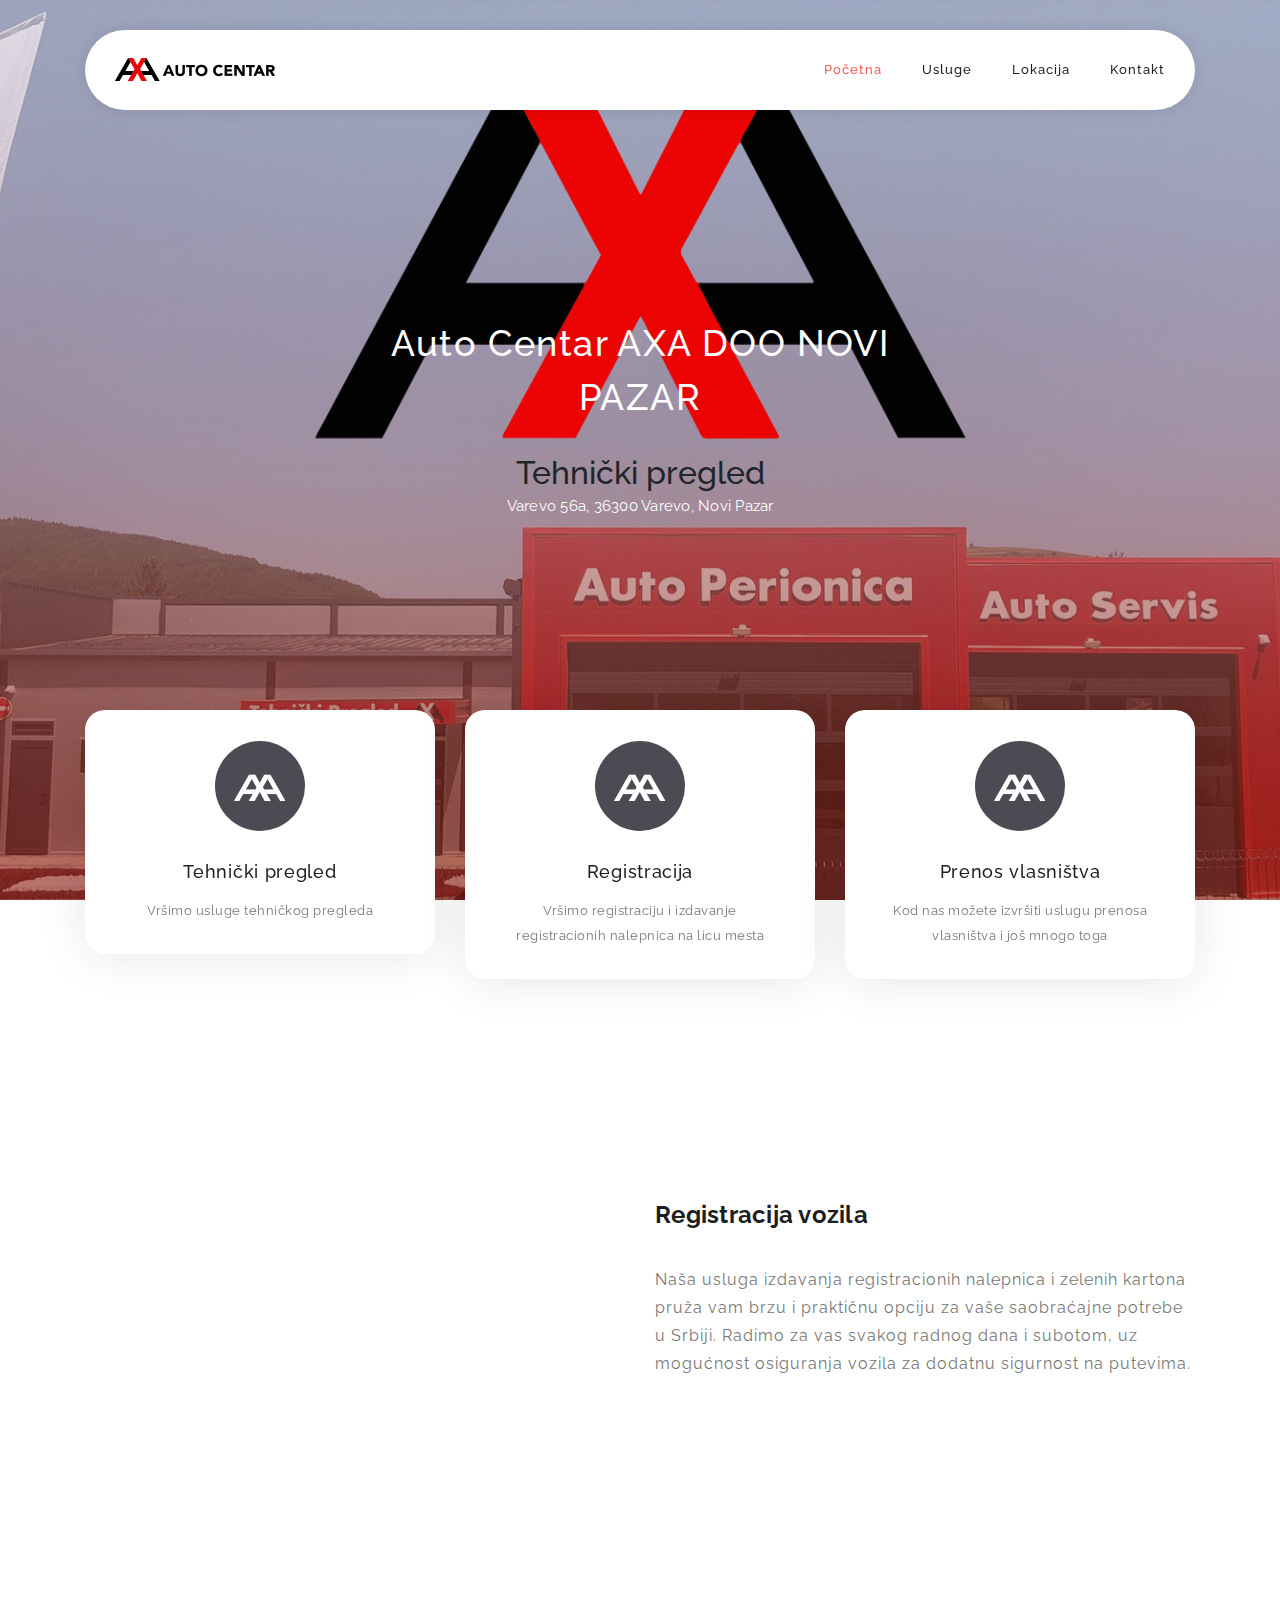
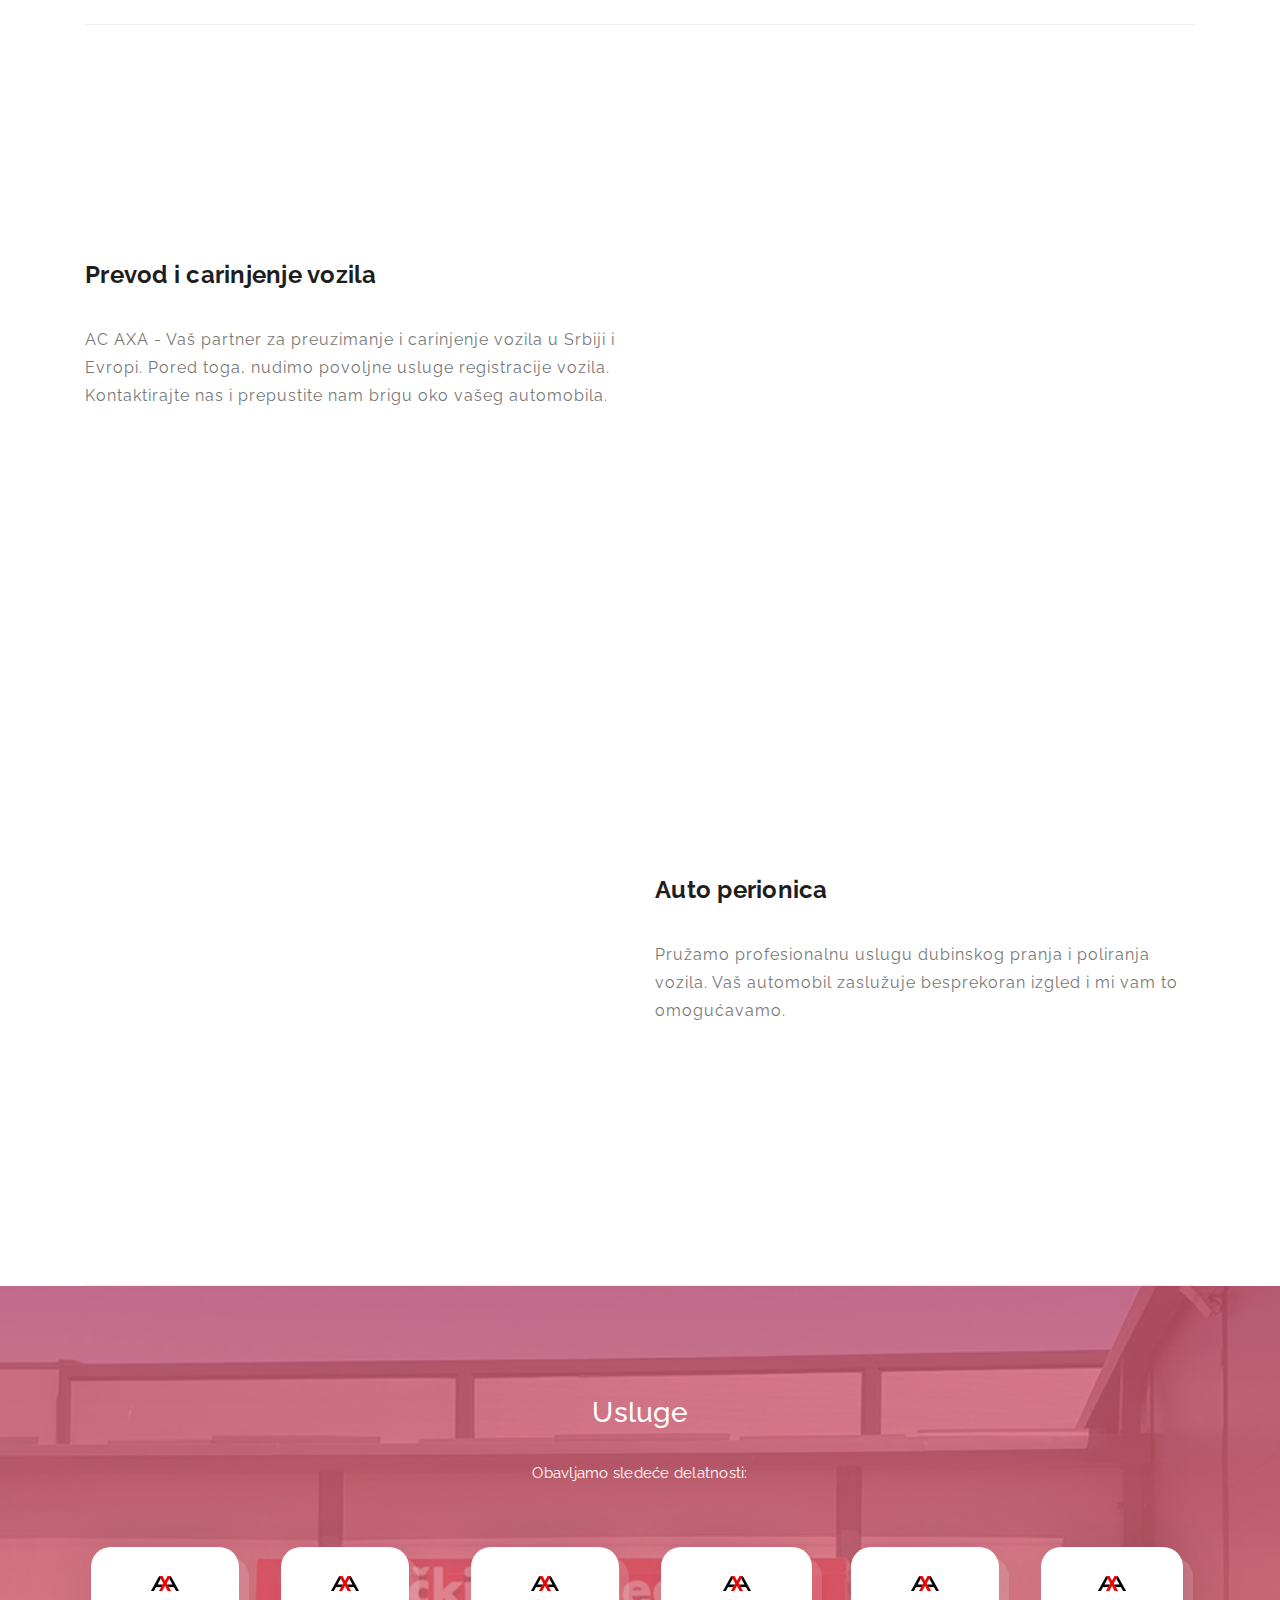
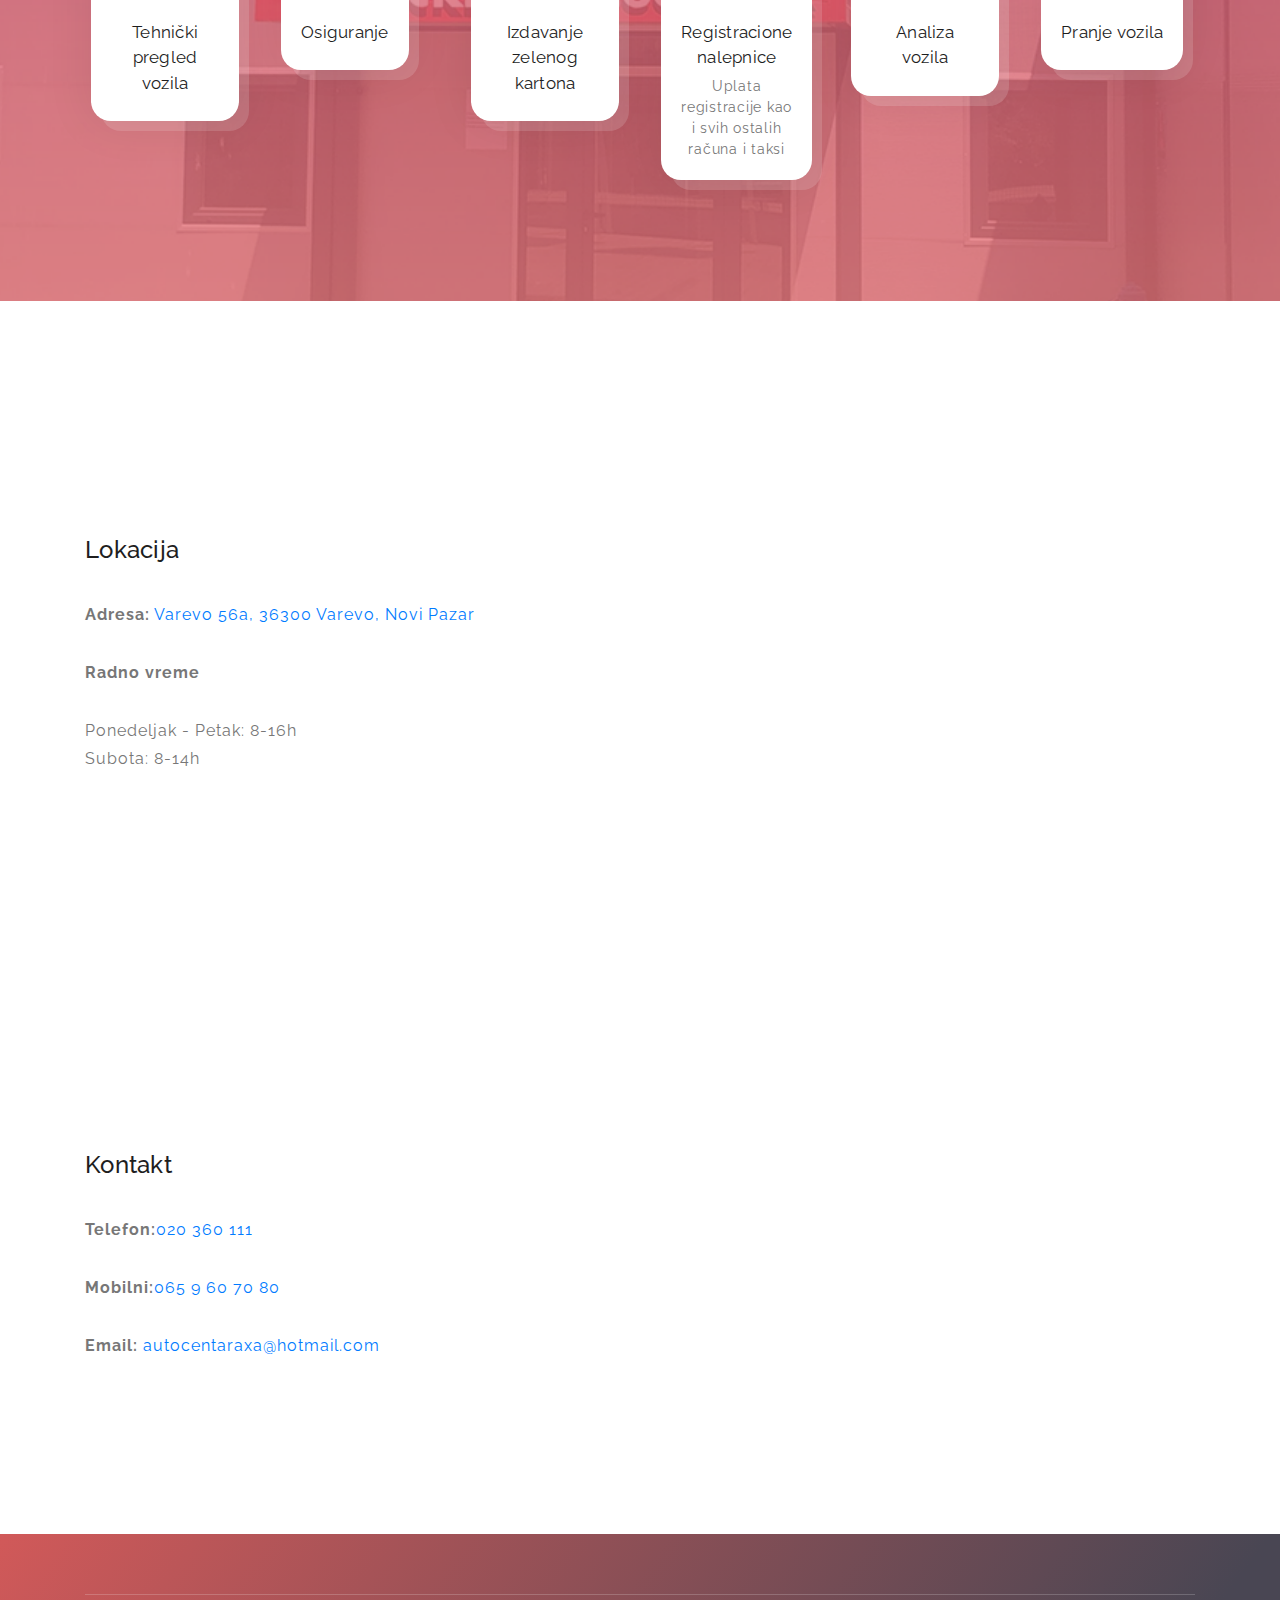
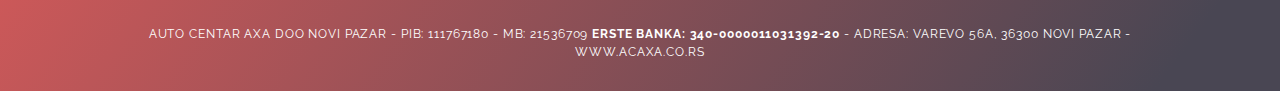
==== index.html @ ea5d7a3e "zavrsnio" ====
<!DOCTYPE html>
<html lang="en">

  <head>

    <meta charset="utf-8">
    <meta name="viewport" content="width=device-width, initial-scale=1, shrink-to-fit=no">
    <meta name="description" content="Tehnički pregled, registracija, zeleni karton... Sve na jednom mestu. AC AXA, Varevo 56a, Novi Pazar">
    <meta name=”robots” content=”index, follow”>
    <meta name="author" content="passion8.org">
    <link href="https://fonts.googleapis.com/css?family=Raleway:100,300,400,500,700,900" rel="stylesheet">
    <link rel="icon" href="/assets/images/logo2-removebg-preview.png    ">
    <title>Auto Centar AXA DOO NOVI PAZAR</title>
<!--
SOFTY PINKO
https://templatemo.com/tm-535-softy-pinko
-->

    <!-- Additional CSS Files -->
    <link rel="stylesheet" type="text/css" href="assets/css/bootstrap.min.css">

    <link rel="stylesheet" type="text/css" href="assets/css/font-awesome.css">

    <link rel="stylesheet" href="assets/css/templatemo-softy-pinko.css">

    </head>
    
    <body>
    
    <!-- ***** Preloader Start ***** -->
    <div id="preloader">
        <div class="jumper">
            <div></div>
            <div></div>
            <div></div>
        </div>
    </div>  
    <!-- ***** Preloader End ***** -->
    
    
    <!-- ***** Header Area Start ***** -->
    <header class="header-area header-sticky">
        <div class="container">
            <div class="row">
                <div class="col-12">
                    <nav class="main-nav">
                        <!-- ***** Logo Start ***** -->
                        <a href="#welcome" class="logo">
                            <img src="assets/images/logo.png" alt="Autocentar AXA Novi Pazar"/>
                        </a>
                        <!-- ***** Logo End ***** -->
                        <!-- ***** Menu Start ***** -->
                        <ul class="nav">
                            <li><a href="#welcome" class="active">Početna</a></li>
                            <li><a href="#work-process">Usluge</a></li>
                        <li><a href="#lokacija">Lokacija</a></li>
                               <!--  <li><a href="#testimonials">Testimonials</a></li>
                            <li><a href="#pricing-plans">Pricing Tables</a></li>
                            <li><a href="#blog">Blog Entries</a></li> -->
                            <li><a href="#kontakt">Kontakt</a></li>
                        </ul>
                        <a class='menu-trigger'>
                            <span>Navigacija</span>
                        </a>
                        <!-- ***** Menu End ***** -->
                    </nav>
                </div>
            </div>
        </div>
    </header>
    <!-- ***** Header Area End ***** -->

    <!-- ***** Welcome Area Start ***** -->
    <div class="welcome-area" id="welcome">

        <!-- ***** Header Text Start ***** -->
        <div class="header-text">
            <div class="container">
                <div class="row">
                    <div class="offset-xl-3 col-xl-6 offset-lg-2 col-lg-8 col-md-12 col-sm-12">
                        <h1>Auto Centar AXA DOO NOVI PAZAR</h1>
                        <h2>Tehnički pregled</h2>
                        <div class="link-naslov">

                            <p> <a href="https://www.google.com/maps?q=Varevo+56a+36300+Varevo+Novi+Pazar" target="_blank">Varevo 56a, 36300 Varevo, Novi Pazar</a></p>
                        </div>
                    </div>
                </div>
            </div>
        </div>
        <!-- ***** Header Text End ***** -->
    </div>
    <!-- ***** Welcome Area End ***** -->

    <!-- ***** Features Small Start ***** -->
    <section class="section home-feature" id="features">
        <div class="container">
            <div class="row">
                <div class="col-lg-12">
                    <div class="row">
                        <!-- ***** Features Small Item Start ***** -->
                        <div class="col-lg-4 col-md-6 col-sm-6 col-12" data-scroll-reveal="enter bottom move 50px over 0.6s after 0.2s">
                            <div class="features-small-item">
                                <button id="myButtona6">

                                    <div class="icon">
                                        <i><img src="assets/images/featured-item-01.png" alt=""></i>
                                    </div>
                                    <h5 class="features-title">Tehnički pregled</h5>
                                    <p>Vršimo usluge tehničkog pregleda</p>
                                </div>
                            </button>
                        </div>
                        <div id="myModal7" class="modal7">
                            <div class="modal-content">
                                <span class="close7">&times;</span>
                                <div class="unutar-tekst">
                                <h2>Tehnicki pregled vozila</h2>
                                <p>Tehnički pregled AXA vam
                                    omogućuje da brzo i
                                    jednostavno proverite stanje
                                    vašeg automobila za Redovne
                                    Ponovne, Šestomesečne
                                    Kontrolne i Vanredne tehničke
                                    preglede! Ovi pregledi su vrlo
                                    važni za vašu sigurnost na
                                    putu i za vaš automobil. Uz
                                    tehnički pregled vaš automobil
                                    će biti u potpunosti ispravan i
                                    spreman za put. Pridružite se
                                    našim zadovoljnim klijentima i
                                    osetite razliku!</p>
                            </div>
                        </div>
                        </div>
                        <!-- ***** Features Small Item End ***** -->

                        <!-- ***** Features Small Item Start ***** -->
                        <div class="col-lg-4 col-md-6 col-sm-6 col-12" data-scroll-reveal="enter bottom move 50px over 0.6s after 0.4s">
                            <div class="features-small-item">
                                <button id="myButtona7">
                                <div class="icon">
                                    <i><img src="assets/images/featured-item-01.png" alt=""></i>
                                </div>
                                <h5 class="features-title">Registracija</h5>
                                <p>Vršimo registraciju i izdavanje registracionih nalepnica na licu mesta</p>
                            </div>
                        </button>
                        </div>
                        <div id="myModal8" class="modal8">
                            <div class="modal-content">
                                <span class="close8">&times;</span>
                                <div class="unutar-tekst">
                                <h2>Registracija</h2>
                                <p>Registrujte svoje vozilo i dobijte
                                    registracionu nalepnicu na licu mesta i to cak
                                    i subotom! Ne gubite vreme u redovima i ne morate da brinete mi smo tu da vas strucno posavjetujemo o
                                    svemu sto vas zanima u vezi registracije vaseg automobila.
                                    Registracija vozila je
                                    jednostavna i brza kod nas.
                                    Posetite nas i osigurajte da vase vozilo bude legalno i sigurno na putu!</p>
                            </div>
                        </div>
                        </div>





                        <!-- ***** Features Small Item End ***** -->

                        <!-- ***** Features Small Item Start ***** -->
                        <div class="col-lg-4 col-md-6 col-sm-6 col-12" data-scroll-reveal="enter bottom move 50px over 0.6s after 0.6s">
                            <div class="features-small-item">
                                <button id="myButtona8">
                                <div class="icon">
                                    <i><img src="assets/images/featured-item-01.png" alt=""></i>
                                </div>
                                <h5 class="features-title">Prenos vlasništva</h5>
                                <p>Kod nas možete izvršiti uslugu prenosa vlasništva i još mnogo toga</p>
                            </div>
                        </button>
                        </div>
                        
                    <div id="myModal9" class="modal9">
                        <div class="modal-content">
                            <span class="close9">&times;</span>
                            <div class="unutar-tekst">
                            <h2>Prenos vlasništva</h2>
                            <p>Promijenili ste auto ili se želite riješiti svog starija vozila? Prenos vlasništva automobila je brz i jednostavan proces uz našu pomoć! Nema potrebe za beskonačnim papirima i čekanjem, mi ćemo se brinuti o svemu za vas.
                                Prenesite vlasništvo svog automobila u samo nekoliko koraka i osigurajte se da sve bude uredno i legalno. Kontaktirajte nas sada i prenesite vlasništvo vašeg automobila u najkraćem mogućem roku.</p>
                        </div>
                    </div>
                    </div>








                        <!-- ***** Features Small Item End ***** -->
                    </div>
                </div>
            </div>
        </div>
    </section>
    <!-- ***** Features Small End ***** -->

   
   <!-- ***** Features Big Item Start ***** -->
   <section class="section padding-top-70 padding-bottom-0" id="work-process">
    <div class="container">
        <div class="row">
            <div class="col-lg-5 col-md-12 col-sm-12 align-self-center" data-scroll-reveal="enter left move 30px over 0.6s after 0.4s">
                <img src="assets/images/tp.jpg" class="rounded img-fluid d-block mx-auto" alt="App">
            </div>
            <div class="col-lg-1"></div>
            <div class="col-lg-6 col-md-12 col-sm-12 align-self-center mobile-top-fix">
                <div class="left-heading">
                    <h2 class="section-title" ><strong>Registracija vozila</strong></h2>
                </div>
                <div class="left-text">
                   <p>Naša usluga izdavanja registracionih nalepnica i zelenih kartona pruža vam brzu i praktičnu opciju za vaše saobraćajne potrebe u Srbiji. Radimo za vas svakog radnog dana i subotom, uz mogućnost osiguranja vozila za dodatnu sigurnost na putevima.</p>

                </div>
            </div>
        </div>
        <div class="row">
            <div class="col-lg-12">
                <div class="hr"></div>
            </div>
        </div>
    </div>
</section>
<!-- ***** Features Big Item End ***** -->

    <!-- ***** Features Big Item Start ***** -->
    <section class="section padding-bottom-100" id = "prevod">
        <div class="container">
            <div class="row">
                <div class="col-lg-6 col-md-12 col-sm-12 align-self-center mobile-bottom-fix">
                    <div class="left-heading">
                        <h2 class="section-title"><strong>Prevod i carinjenje vozila</strong></h2>
                    </div>
                    <div class="left-text">
                        <p>AC AXA - Vaš partner za preuzimanje i carinjenje vozila u Srbiji i Evropi. Pored toga, nudimo povoljne usluge registracije vozila. Kontaktirajte nas i prepustite nam brigu oko vašeg automobila.</p>
                   </div>
                </div>
                <div class="col-lg-1"></div>
                <div class="col-lg-5 col-md-12 col-sm-12 align-self-center mobile-bottom-fix-big" data-scroll-reveal="enter right move 30px over 0.6s after 0.4s">
                    <img src="assets/images/prenos.jpeg" class="rounded img-fluid d-block mx-auto" alt="App">
                </div>
            </div>
        </div>
    </section>
    <!-- ***** Features Big Item End ***** -->


       <!-- ***** Features Big Item Start ***** -->
   <section class="section padding-top-70 padding-bottom-0" id="work-process">
    <div class="container">
        <div class="row">
            <div class="col-lg-5 col-md-12 col-sm-12 align-self-center" data-scroll-reveal="enter left move 30px over 0.6s after 0.4s">
                <img src="assets/images/pranje.jpg" class="rounded img-fluid d-block mx-auto" alt="App">
            </div>
            <div class="col-lg-1"></div>
            <div class="col-lg-6 col-md-12 col-sm-12 align-self-center mobile-top-fix">
                <div class="left-heading">
                    <h2 class="section-title " ><strong>Auto perionica</strong></h2>
                </div>
                <div class="left-text">
                    <p>Pružamo profesionalnu uslugu dubinskog pranja i poliranja vozila. Vaš automobil zaslužuje besprekoran izgled i mi vam to omogućavamo.</p>

                </div>
            </div>
        </div>
        <div class="row">
            <div class="col-lg-12">
                <div class="hr"></div>
            </div>
        </div>
    </div>
</section>
<!-- ***** Features Big Item End ***** -->

    <!-- ***** Home Parallax Start ***** -->
    <section class="mini" id="ostale-usluge">
        <div class="mini-content">
            <div class="container">
                <div class="row">
                    <div class="offset-lg-3 col-lg-6">
                        <div class="info">
                            <h1>Usluge</h1>
                            <p>Obavljamo sledeće delatnosti:</p>
                        </div>
                    </div>
                </div>

                <!-- ***** Mini Box Start ***** -->
                <div class="row">       
                    <div class="col-lg-2 col-md-3 col-sm-6 col-6">


                 
                


                        
                    <button id="myButton">

                   
                            
                        <a href="#" class="mini-box">
                            <i><img src="assets/images/work-process-item-01.png" alt=""></i>  
                            <strong>Tehnički pregled vozila</strong>

                            
                            
                        </a>
                    </div>
                </button>
                <div id="myModal" class="modal">
                    <div class="modal-content">
                        <span class="close">&times;</span>
                        <h2>Tehnicki pregled vozila</h2>
                        <p>Tehnicki pregled AXA vam omoguéuje da brzo i
                            jednostavno proverite stanje vaseg automobila za Redovne, Ponovne, Sestomeseone,
                            Kontrolne i Vanredne tehnicke preglede! Ovi pregledi su vilo vazni za vasu sigurnost na putu i za vas automobil. Uz tehnicki pregled vas automobil ce biti u potpunosti ispravan i spreman za put. Pridruzite se nasim zadovoljnim klijentima it
                            osetite razliku!</p>
                    </div>
                </div>

                <div class="col-lg-2 col-md-3 col-sm-6 col-6">
                
                <button id="myButtonaa">

                   
                            
                        <a href="#" class="mini-box">
                            <i><img src="assets/images/work-process-item-01.png" alt=""></i>  
                            <strong>Osiguranje</strong>

                            
                            
                        </a>
                    </div>
                </button>
                <div id="myModal1" class="modal1">
                    <div class="modal-content">
                        <span class="close1">&times;</span>
                        <h2>Osiguranje</h2>
                        <p>Auto centar AXA nudi vam pouzdanu zastitu za vase
                            vozilo. Nase osiguranje vozila
                            pokriva Stetu koju vase vozilo moze nanieti drugim ucesnicima u saobracaju, a
                            takode vam nudi i zastitu od krade i nezgode. Osigurajte
                            svoje vozilo sa nama i budite mirni kada se krecete cestom.
                            Zastitite svoj automobil sa nasim partnerima osiguravajucih kuca.!</p>
                    </div>
                </div>
                
                
                
                <div class="col-lg-2 col-md-3 col-sm-6 col-6">
                    
                    <button id="myButtona2">
                     
                    <a href="#" class="mini-box">
                        <i><img src="assets/images/work-process-item-01.png" alt=""></i>  
                        <strong>Izdavanje zelenog kartona</strong>

                        
                        
                    </a>
                </div>
            </button>
                        <div id="myModal2" class="modal1">
                            <div class="modal-content">
                                <span class="close2">&times;</span>
                                <h2>Izdavanje zelenog kartona</h2>
                                <p>Auto centar AXA izdaje zelene kartone vozila svakog radnog dana i Subotom. Potrebno je dostaviti validnu registraciju vozila, tekuci pregled tehnicke ispravnosti vozila te dokaz o
                                    placenom osiguranju. Proces izdavanja traje oko 15 minuta i cijena varira prema vrsti vozila.
                                    Auto centar AXA takoder nudi usluge registracije voila i tehnickog pregleda.</p>
                            </div>
                        </div>
                            
                 
            

                        
<div class="col-lg-2 col-md-3 col-sm-6 col-6">
                     
<button id="myButtona3" >
                            
    <a href="#" class="mini-box">
        <i><img src="assets/images/work-process-item-01.png" alt=""></i>  
    <strong>Registracione nalepnice</strong>
    <span>Uplata registracije kao i svih ostalih računa i taksi</span>
        
</a>
</button >
</div>
<div id="myModal3" class="modal3">
    <div class="modal-content">
        <span class="close3">&times;</span>
        <h2>Registracione nalepnice</h2>
        <p>Registrujte svoje vozilo i dobijte
            registracionu nalepnicu na licu mesta i to cak
            i subotom! Ne gubite vreme u redovima i ne morate da brinete mi smo tu da vas strucno posavjetujemo o
            svemu sto vas zanima u vezi registracije vaseg automobila.
            Registracija vozila je
            jednostavna i brza kod nas.
            Posetite nas i osigurajte da vase vozilo bude legalno i sigurno na putu!</p>
</div>
</div>
        <div class="col-lg-2 col-md-3 col-sm-6 col-6">  
                 
                    <button id="myButtona4" >
                            
                        <a href="#" class="mini-box">
                            <i><img src="assets/images/work-process-item-01.png" alt=""></i>  
                        <strong>Analiza vozila</strong>

                            
                        
                    </a>
                    </button >
                    <div id="myModal4" class="modal4">
                        <div class="modal-content">
                            <span class="close4">&times;</span>
                            <div class="unutar-tekst">

                                <h2>Analiza vozila</h2>
                                <p>Auto centar AXA je specializiran za analizu vozila.
                                    Ovaj centar koristi najmoderniju tehnologiju za
                                    detaljno pregledivanje svih
                                    dijelova vaseg vozila,
                                    ukljucujuci motor, konice,
                                    gume, suspenziju i elektroniku.
                                    Cili je identificirati sve potencijalne probleme i nedostatke koji bi mogli utjecati na sigurnost i
                                    performanse vaseg vozila.
                                    Nakon analize, struni tim ce vam pruziti detaljan izvjestaj o
                                    stanju vaseg vozila i savjet o potrebnim popravkama ili
                                    servisima.Cilj je identificirati sve potencijalne probleme i nedostatke koji bi mogli
                                    utjecati na sigurnost i
                                    performanse vaseg vozila.
                                    Nakon analize, strucni tim ce vam pruziti detaljan izvjestaj o
                                    stanju vaseg voila i savjet o potrebnim popravkama ili
                                    servisima.
                                    Uz pomoc auto centra AXA, mozete osigurati da vase vozilo radi na
                                    optimalnoj razini i da ste uvijek sigurni na cesti</p>
                                </div>
                            </div>
                </div>
        </div>




        <div class="col-lg-2 col-md-3 col-sm-6 col-6">  
                 
            <button id="myButtona5" >
                    
                <a href="#" class="mini-box">
                    <i><img src="assets/images/work-process-item-01.png" alt=""></i>  
                <strong>Pranje vozila</strong>

                    
                
            </a>
            </button >
            <div id="myModal5" class="modal5">
                <div class="modal-content">
                    <span class="close5">&times;</span>
                    <div class="unutar-tekst">
                    <h2>Pranje vozila</h2>
                    <p>Auto centar AXA pruza usluge pranja voila koja su temeljene na visokokvalitetnim
                        proizvodima i modernim
                        tehnologijama. Nas tim strunjaka ce se brinuti o svakom detalju vaseg vozila
                        kako bi se osiguralo da izgleda
                        kao novo. Pruzamo razlicite vrste pranja, od standardnog pranja do dubinskog pranja, kao i dodatne usluge poput poliranja i zastite laka. Svi nasi proizvodi su ekoloski
                        privatljivi i ne stete vasem
                        vozilu. Posjetite nas u auto centru AXA i osigurajte da vase vozilo bude u savrsenom
                        stanju!</p>
            </div>
                </div>
        </div>
</div>

            
                    
                
                
                    <!-- ***** Mini Box End ***** -->
            </div>
    </div>

        </div>
    </section>
 





    <!-- ***** Home Parallax End ***** -->

  <!-- ***** Features Big Item Start ***** -->
  <section class="section padding-bottom-100" id = "lokacija">
    <div class="container">
        <div class="row">
            <div class="col-lg-6 col-md-12 col-sm-12 align-self-center mobile-bottom-fix">
                <div class="left-heading">
                    <h2 class="section-title">Lokacija</h2>
                </div>
                <div class="left-text">
                    <p><strong>Adresa:</strong> <a href="https://www.google.com/maps?q=Varevo+56a+36300+Varevo+Novi+Pazar" target="_blank">Varevo 56a, 36300 Varevo, Novi Pazar</a></p>
   
                    <p><strong>Radno vreme</strong></p>
                    <ul>
                        <li>Ponedeljak - Petak: 8-16h</li>
                        <li>Subota: 8-14h</li>
                    </ul>
               
                </div>
            </div>
            <div class="col-lg-1"></div>
            <div class="col-lg-5 col-md-12 col-sm-12 align-self-center mobile-bottom-fix-big" data-scroll-reveal="enter right move 30px over 0.6s after 0.4s">
                <div class="mapouter"><div class="gmap_canvas"><iframe width="400" height="400" id="gmap_canvas" src="https://maps.google.com/maps?q=varevo%2056a&t=&z=13&ie=UTF8&iwloc=&output=embed" frameborder="0" scrolling="no" marginheight="0" marginwidth="0"></iframe><br><style>.mapouter{position:relative;text-align:right;height:500px;width:400px;}</style><a href="https://www.embedgooglemap.net">interactive google maps for website</a><style>.gmap_canvas {overflow:hidden;background:none!important;height:500px;width:300px;}</style></div></div>
            </div>
        </div>
    </div>
</section>
<!-- ***** Features Big Item End ***** -->

    <!-- ***** Features Big Item Start ***** -->
    <section class="section padding-bottom-100" id = "kontakt">
        <div class="container">
            <div class="row">
                <div class="col-lg-6 col-md-12 col-sm-12 align-self-center mobile-bottom-fix">
                    <div class="left-heading">
                        <h2 class="section-title">Kontakt</h2>
                    </div>
                    <div class="left-text">
                        <p><strong>Telefon:</strong><a href="tel:+38120360111">020 360 111</a></p>
                        <p><strong>Mobilni:</strong><a href="tel:+381659607080">065 9 60 70 80</a></p>
                   
                </p><strong>Email:</strong> <a href="mailto:autocentaraxa@hotmail.com">autocentaraxa@hotmail.com</a></p>
             
                    </div>
                </div>
                <div class="col-lg-1"></div>
                
                <div class="col-lg-5 col-md-12 col-sm-12 align-self-center mobile-bottom-fix-big" data-scroll-reveal="enter right move 30px over 0.6s after 0.4s">
                    <img src="assets/images/right-image.png" class="rounded img-fluid d-block mx-auto" alt="App">
                </div>
            </div>
        </div>
    </section>
    <!-- ***** Features Big Item End ***** -->





  


    
    
    <!-- ***** Footer Start ***** -->
    <footer>
        <div class="container">
           
            <div class="row">
                <div class="col-lg-12">
                    <p class="copyright">Auto Centar AXA DOO NOVI PAZAR - PIB: 111767180 - MB: 21536709 <strong> Erste Banka: 340-0000011031392-20 </strong>   - Adresa: Varevo 56a, 36300 Novi Pazar - www.acaxa.co.rs</p>
                </div>
            </div>
        </div>
    </footer>
    
    <!-- jQuery -->
    <script src="assets/js/jquery-2.1.0.min.js"></script>

    <!-- Bootstrap -->
    <script src="assets/js/popper.js"></script>
    <script src="assets/js/bootstrap.min.js"></script>

    <!-- Plugins -->
    <script src="assets/js/scrollreveal.min.js"></script>
    <script src="assets/js/waypoints.min.js"></script>
    <script src="assets/js/jquery.counterup.min.js"></script>
    <script src="assets/js/imgfix.min.js"></script> 
    
    <!-- Global Init -->
    <script src="assets/js/custom.js"></script>

  </body>
</html>
---- assets/css/templatemo-softy-pinko.css ----
/*

Softy Pinko

https://templatemo.com/tm-535-softy-pinko

*/
/* ---------------------------------------------
Table of contents
------------------------------------------------
01. font & reset css
02. reset
03. global styles
04. header
05. welcome
06. features
07. team
08. pricing
09. blog
10. contact
11. footer
12. preloader

--------------------------------------------- */
/* 
---------------------------------------------
font & reset css
--------------------------------------------- 
*/
@import url("https://fonts.googleapis.com/css?family=Raleway:100,300,400,500,700,900");
/* 
---------------------------------------------
reset
--------------------------------------------- 
*/
html, body, div, span, applet, object, iframe, h1, h2, h3, h4, h5, h6, p, blockquote, div
pre, a, abbr, acronym, address, big, cite, code, del, dfn, em, font, img, ins, kbd, q,
s, samp, small, strike, strong, sub, sup, tt, var, b, u, i, center, dl, dt, dd, ol, ul, li,
figure, header, nav, section, article, aside, footer, figcaption {
  margin: 0;
  padding: 0;
  border: 0;
  outline: 0;
  position: relative;
}

.clearfix:after {
  content: ".";
  display: block;
  clear: both;
  visibility: hidden;
  line-height: 0;
  height: 0;
}

.clearfix {
  display: inline-block;
}

html[xmlns] .clearfix {
  display: block;
}

* html .clearfix {
  height: 1%;
}

ul, li {
  padding: 0;
  margin: 0;
  list-style: none;
}

header, nav, section, article, aside, footer, hgroup {
  display: block;
}

* {
  box-sizing: border-box;
}

html, body {
  font-family: "Raleway", sans-serif;
  font-weight: 400;
  background-color: #fff;
  font-size: 16px;
  -ms-text-size-adjust: 100%;
  -webkit-font-smoothing: antialiased;
  -moz-osx-font-smoothing: grayscale;
}

a {
  text-decoration: none !important;
}

h1, h2, h3, h4, h5, h6 {
  margin-top: 0px;
  margin-bottom: 0px;
}

ul {
  margin-bottom: 0px;
}

/* 
---------------------------------------------
global styles
--------------------------------------------- 
*/
html,
body {
  background: #fff;
  font-family: "Raleway", sans-serif;
}

::selection {
  background: #ff5858;
  color: #fff;
}

::-moz-selection {
  background: #ff5858;
  color: #fff;
}

.section {
  position: relative;
  padding-top: 100px;
  padding-bottom: 80px;
}

.section.colored {
  background: #f2f2fe;
}

.hr {
  bottom: 0px;
  width: 100%;
  height: 1px;
  margin-top: 100px;
  border-bottom: 1px solid #eee;
}

.left-heading.light .section-title {
  color: #ffffff;
}

.left-heading .section-title {
  font-weight: 500;
  font-size: 24px;
  line-height: 42px;
  color: #1e1e1e;
  letter-spacing: 0.25px;
  margin-bottom: 30px;
  position: relative;
}

.center-heading {
  text-align: center;
}

.center-heading .section-title {
  font-weight: 500;
  font-size: 28px;
  color: #1e1e1e;
  letter-spacing: 1.75px;
  line-height: 38px;
  margin-bottom: 20px;
}

.center-heading.colored .section-title {
  color: #ffffff;
}

.center-text {
  text-align: center;
  font-weight: 400;
  font-size: 16px;
  color: #777;
  line-height: 28px;
  letter-spacing: 1px;
  margin-bottom: 50px;
}

.center-text.colored {
  color: #fff;
}

.center-text p {
  font-size: 15px;
  color: #777;
  margin-bottom: 30px;
}

.left-text {
  font-weight: 400;
  font-size: 16px;
  color: #777;
  line-height: 28px;
  letter-spacing: 1px;
}

.left-text.light {
  color: #fff;
}

.left-text p {
  margin-bottom: 30px;
}

.left-text p.dark {
  color: #3B566E;
}

.padding-bottom-top-60 {
  padding-top: 60px !important;
  padding-bottom: 60px !important;
}

.padding-bottom-80 {
  padding-bottom: 80px !important;
}

.padding-bottom-100 {
  padding-bottom: 100px !important;
}

.border-bottom {
  border-bottom: 1px solid #eee !important;
}

.mbottom-30 {
  margin-bottom: 30px !important;
}

.align-self-center {
  -ms-flex-item-align: center !important;
  align-self: center !important;
}

.align-self-bottom {
  -ms-flex-item-align: flex-end !important;
  align-self: flex-end !important;
}

.padding-bottom-0 {
  padding-bottom: 0px !important;
}

.padding-top-0 {
  padding-top: 0px !important;
}

.padding-top-80 {
  padding-top: 80px !important;
}

.padding-top-70 {
  padding-top: 70px !important;
}

.padding-top-20 {
  padding-top: 20px !important;
}

.margin-bottom-0 {
  margin-bottom: 0px !important;
}

.margin-bottom-30 {
  margin-bottom: 30px !important;
}

.margin-top-30 {
  margin-top: 30px !important;
}

.margin-top-15 {
  margin-top: 15px !important;
}

.margin-bottom-45 {
  margin-bottom: 45px !important;
}

.margin-bottom-20 {
  margin-bottom: 20px !important;
}

.margin-bottom-60 {
  margin-bottom: 60px !important;
}

.margin-bottom-100 {
  margin-bottom: 100px !important;
}

@media (max-width: 991px) {
  html, body {
    overflow-x: hidden;
  }
  .mobile-top-fix {
    margin-top: 30px;
    margin-bottom: 0px;
  }
  .mobile-bottom-fix {
    margin-bottom: 30px;
  }
  .mobile-bottom-fix-big {
    margin-bottom: 60px;
  }
}

a.main-button-slider {
  font-size: 13px;
  border-radius: 20px;
  padding: 12px 20px;
  background-color: #ff5858;
  text-transform: uppercase;
  color: #fff;
  letter-spacing: 0.25px;
  -webkit-transition: all 0.3s ease 0s;
  -moz-transition: all 0.3s ease 0s;
  -o-transition: all 0.3s ease 0s;
  transition: all 0.3s ease 0s;
}

a.main-button-slider:hover {
  background-color: #040307;
}

a.main-button {
  font-size: 13px;
  border-radius: 20px;
  padding: 12px 20px;
  background-color: #040307;
  text-transform: uppercase;
  color: #fff;
  letter-spacing: 0.25px;
  -webkit-transition: all 0.3s ease 0s;
  -moz-transition: all 0.3s ease 0s;
  -o-transition: all 0.3s ease 0s;
  transition: all 0.3s ease 0s;
}

a.main-button:hover {
  background-color: #ff5858;
}

button.main-button {
  outline: none;
  border: none;
  cursor: pointer;
  font-size: 13px;
  border-radius: 20px;
  padding: 12px 20px;
  background-color: #ff5858;
  text-transform: uppercase;
  color: #fff;
  letter-spacing: 0.25px;
  -webkit-transition: all 0.3s ease 0s;
  -moz-transition: all 0.3s ease 0s;
  -o-transition: all 0.3s ease 0s;
  transition: all 0.3s ease 0s;
}

button.main-button:hover {
  background-color: #ff5858;
}


/* 
---------------------------------------------
header
--------------------------------------------- 
*/
.header-area {
  position: fixed;
  top: 30px;
  left: 0px;
  right: 0px;
  z-index: 100;
  height: 100px;
  -webkit-transition: all 0.3s ease 0s;
  -moz-transition: all 0.3s ease 0s;
  -o-transition: all 0.3s ease 0s;
  transition: all 0.3s ease 0s;
}

.header-area .main-nav {
  box-shadow: 0px 0px 15px rgba(0,0,0,0.1);
  border-radius: 40px;
  min-height: 80px;
  background: #fff;
}

.header-area .main-nav .logo {
  float: left;
  margin-top: 37px;
  -webkit-transition: all 0.3s ease 0s;
  -moz-transition: all 0.3s ease 0s;
  -o-transition: all 0.3s ease 0s;
  transition: all 0.3s ease 0s;
  margin-left: 30px;
}

.header-area .main-nav .logo img {
  -webkit-transition: all 0.3s ease 0s;
  -moz-transition: all 0.3s ease 0s;
  -o-transition: all 0.3s ease 0s;
  transition: all 0.3s ease 0s;
}

.header-area .main-nav .nav {
  float: right;
  margin-top: 27px;
  margin-left: 0px;
  margin-right: 30px;
  -webkit-transition: all 0.3s ease 0s;
  -moz-transition: all 0.3s ease 0s;
  -o-transition: all 0.3s ease 0s;
  transition: all 0.3s ease 0s;
  position: relative;
  z-index: 5;
}

.header-area .main-nav .nav li {
  padding-left: 20px;
  padding-right: 20px;
}

.header-area .main-nav .nav li:last-child {
  padding-right: 0px;
}

.header-area .main-nav .nav li a {
  display: block;
  font-weight: 500;
  font-size: 13px;
  color: #fff;
  -webkit-transition: all 0.3s ease 0s;
  -moz-transition: all 0.3s ease 0s;
  -o-transition: all 0.3s ease 0s;
  transition: all 0.3s ease 0s;
  height: 40px;
  line-height: 40px;
  border: transparent;
  letter-spacing: 1px;
}

.header-area .main-nav .nav li a:hover {
  color: #b42020;
}

.header-area .main-nav .menu-trigger {
  cursor: pointer;
  display: block;
  position: absolute;
  top: 23px;
  width: 32px;
  height: 40px;
  text-indent: -9999em;
  z-index: 5;
  right: 40px;
  display: none;
}

.header-area .main-nav .menu-trigger span,
.header-area .main-nav .menu-trigger span:before,
.header-area .main-nav .menu-trigger span:after {
  -moz-transition: all 0.4s;
  -o-transition: all 0.4s;
  -webkit-transition: all 0.4s;
  transition: all 0.4s;
  background-color: #3B566E;
  display: block;
  position: absolute;
  width: 30px;
  height: 2px;
  left: 0;
}

.header-area .main-nav .menu-trigger span:before,
.header-area .main-nav .menu-trigger span:after {
  -moz-transition: all 0.4s;
  -o-transition: all 0.4s;
  -webkit-transition: all 0.4s;
  transition: all 0.4s;
  background-color: #1b2125;
  display: block;
  position: absolute;
  width: 30px;
  height: 2px;
  left: 0;
  width: 75%;
}

.header-area .main-nav .menu-trigger span:before,
.header-area .main-nav .menu-trigger span:after {
  content: "";
}

.header-area .main-nav .menu-trigger span {
  top: 16px;
}

.header-area .main-nav .menu-trigger span:before {
  -moz-transform-origin: 33% 100%;
  -ms-transform-origin: 33% 100%;
  -webkit-transform-origin: 33% 100%;
  transform-origin: 33% 100%;
  top: -10px;
  z-index: 10;
}

.header-area .main-nav .menu-trigger span:after {
  -moz-transform-origin: 33% 0;
  -ms-transform-origin: 33% 0;
  -webkit-transform-origin: 33% 0;
  transform-origin: 33% 0;
  top: 10px;
}

.header-area .main-nav .menu-trigger.active span,
.header-area .main-nav .menu-trigger.active span:before,
.header-area .main-nav .menu-trigger.active span:after {
  background-color: transparent;
  width: 100%;
}

.header-area .main-nav .menu-trigger.active span:before {
  -moz-transform: translateY(6px) translateX(1px) rotate(45deg);
  -ms-transform: translateY(6px) translateX(1px) rotate(45deg);
  -webkit-transform: translateY(6px) translateX(1px) rotate(45deg);
  transform: translateY(6px) translateX(1px) rotate(45deg);
  background-color: #3B566E;
}

.header-area .main-nav .menu-trigger.active span:after {
  -moz-transform: translateY(-6px) translateX(1px) rotate(-45deg);
  -ms-transform: translateY(-6px) translateX(1px) rotate(-45deg);
  -webkit-transform: translateY(-6px) translateX(1px) rotate(-45deg);
  transform: translateY(-6px) translateX(1px) rotate(-45deg);
  background-color: #3B566E;
}

.header-area.header-sticky {
  min-height: 80px;
}

.header-area.header-sticky .logo {
  margin-top: 25px;
}

.header-area.header-sticky .nav {
  margin-top: 20px !important;
}

.header-area.header-sticky .nav li a {
  color: #1e1e1e;
}

.header-area.header-sticky .nav li a.active {
  color: #ff5858;
}

@media (max-width: 1200px) {
  .header-area .main-nav .nav li {
    padding-left: 12px;
    padding-right: 12px;
  }
  .header-area .main-nav:before {
    display: none;
  }
}

@media (max-width: 991px) {
  .header-area {
    padding: 0px 15px;
    height: 80px;
    box-shadow: none;
    text-align: center;
  }
  .header-area .container {
    padding: 0px;
  }
  .header-area .logo {
    margin-top: 27px !important;
    margin-left: 30px;
  }
  .header-area .menu-trigger {
    display: block !important;
  }
  .header-area .main-nav {
    overflow: hidden;
  }
  .header-area .main-nav .nav {
    float: none;
    width: 100%;
    margin-top: 80px !important;
    display: none;
    -webkit-transition: all 0s ease 0s;
    -moz-transition: all 0s ease 0s;
    -o-transition: all 0s ease 0s;
    transition: all 0s ease 0s;
    margin-left: 0px;
  }
  .header-area .main-nav .nav li:first-child {
    border-top: 1px solid #eee;
  }
  .header-area .main-nav .nav li {
    width: 100%;
    background: #fff;
    border-bottom: 1px solid #eee;
    padding-left: 0px !important;
    padding-right: 0px !important;
  }
  .header-area .main-nav .nav li a {
    height: 50px !important;
    line-height: 50px !important;
    padding: 0px !important;
    border: none !important;
    background: #fff !important;
    color: #3B566E !important;
  }
  .header-area .main-nav .nav li a:hover {
    background: #eee !important;
  }
}

@media (min-width: 992px) {
  .header-area .main-nav .nav {
    display: flex !important;
  }
}

/* 
---------------------------------------------
welcome
--------------------------------------------- 
*/
.welcome-area {
  overflow: hidden;
  position: relative;
  display: flex;
  align-items: center;
  justify-content: center;
  background-image: url(../images/banner-bg.png);
  background-repeat: no-repeat;
  background-position: center center;
  background-size: cover; 
  height: 100vh;
}

.welcome-area .header-text {
  position: absolute;
  top: 50%;
  transform: translateY(-55%);
  text-align: center;
  width: 100%;
}

.welcome-area .header-text h1 {
  font-weight: 500;
  font-size: 36px;
  line-height: 54px;
  letter-spacing: 1.4px;
  margin-bottom: 30px;
  color: #fff;
}

.welcome-area .header-text p {
  font-weight: 400;
  font-size: 15px;
  color: #fff;
  line-height: 28px;
  letter-spacing: 0.25px;
  margin-bottom: 40px;
  position: relative;
}

@media (max-width: 991px) {
  .welcome-area .header-text {
    top: 65% !important;
    transform: perspective(1px) translateY(-60%) !important;
    text-align: center;
  }
  .welcome-area .header-text h1 {
    text-align: center;
    color: #fff;
    margin-bottom: 15px;
  }
  .welcome-area .header-text h1 span {
    color: #fff;
  }
  .welcome-area .header-text p {
    text-align: center;
    color: #fff;
    margin-bottom: 20px;
  }
}

@media (max-width: 820px) {
  .welcome-area .header-text {
    top: 65% !important;
    transform: perspective(1px) translateY(-60%) !important;
  }
   .welcome-area .header-text h1 {
    font-size: 22px;
    line-height: 30px;
    margin-bottom: 15px;
  }
  .welcome-area .header-text p {
    margin-bottom: 20px;
  }
}

@media (max-width: 765px) {
  .welcome-area {
    margin-bottom: 100px;
  }
  .welcome-area .header-text {
    top: 50% !important;
    transform: perspective(1px) translateY(-50%) !important;
    text-align: center;
  }
  .welcome-area .header-text .buttons {
    display: none;
  }
  .welcome-area .header-text h1 {
    font-weight: 600;
    font-size: 24px !important;
    line-height: 30px !important;
    margin-bottom: 30px !important;
  }
  .welcome-area .header-text h1 span {
    color: #fff;
  }
  .welcome-area .header-text p {
    text-align: center;
    color: #fff;
    font-size: 14px;
    line-height: 22px;
    margin-bottom: 40px;
  }
}


/* 
---------------------------------------------
features
--------------------------------------------- 
*/
.features-small-item {
  cursor: pointer;
  display: block;
  background: #FFFFFF;
  box-shadow: 0 2px 48px 0 rgba(0, 0, 0, 0.10);
  -webkit-border-radius: 20px;
  -moz-border-radius: 20px;
  border-radius: 20px;
  padding: 30px;
  text-align: center;
  -webkit-transition: all 0.3s ease 0s;
  -moz-transition: all 0.3s ease 0s;
  -o-transition: all 0.3s ease 0s;
  transition: all 0.3s ease 0s;
  position: relative;
  margin-bottom: 30px;
}

.features-small-item:hover .icon {
  background-color: #ff5858;
}

.features-small-item .icon {
  -webkit-transition: all 0.3s ease 0s;
  -moz-transition: all 0.3s ease 0s;
  -o-transition: all 0.3s ease 0s;
  transition: all 0.3s ease 0s;
  width: 90px;
  height: 90px;
  line-height: 90px;
  margin: auto;
  position: relative;
  margin-bottom: 30px;
  background: #4c4a52;
  -webkit-border-radius: 50%;
  -moz-border-radius: 50%;
  border-radius: 50%;
}

.features-small-item .icon i {
  font-size: 18px;
  color: #fff;
  max-width: 20%;
}

.features-small-item .features-title {
  font-weight: 500;
  font-size: 18px;
  color: #1e1e1e;
  letter-spacing: 0.7px;
  margin-bottom: 15px;
  position: relative;
  z-index: 2;
}

.features-small-item p {
  font-weight: 400;
  font-size: 13px;
  color: #777;
  letter-spacing: 0.5px;
  line-height: 25px;
  position: relative;
  z-index: 2;
}

.features-small-item a {
  float: right;
  position: relative;
  z-index: 2;
}

.home-feature {
  padding-bottom: 0px;
  padding-top: 30px;
  margin-top: -220px;
  z-index: 9;
}

@media (max-width: 991px) {
  .home-feature {
    padding-bottom: 0px;
    padding-top: 0px;
    margin-top: 0px;
  }
}

/* 
---------------------------------------------
parallax & home seperator
--------------------------------------------- 
*/
.mini {
  min-height: 215px;
  overflow: hidden;
  position: relative;
  padding-top: 90px;
  padding-bottom: 90px;
}

.mini:before {
  content: '';
  position: absolute;
  width: 140%;
  height: 140%;
  opacity: .95;
  background-repeat: no-repeat;
  background-size: cover;
  background-position: center center;
  background-image: url(../images/work-process-bg.png);
  z-index: 2;
  top: -20%;
  left: -20%;
}

.mini .mini-content {
  position: relative;
  z-index: 3;
}

.mini .mini-content .info {
  text-align: center;
  color: #fff;
  padding-top: 20px;
  padding-bottom: 20px;
}

.mini .mini-content .info small {
  display: block;
  font-weight: 400;
  font-size: 13px;
  margin-bottom: 5px;
}

.mini .mini-content .info strong {
  font-weight: 700;
  font-size: 17px;
  margin-bottom: 40px;
  display: block;
}

.mini .mini-content .info h1 {
  color: #fff;
  font-weight: 500;
  font-size: 28px;
  letter-spacing: 0.25px;
  margin-bottom: 30px;
}

.mini .mini-content .info p {
  letter-spacing: 1px;
  margin-bottom: 40px;
  color: #fff;
  letter-spacing: 0.25px;
  line-height: 26px;
  font-weight: 400;
  font-size: 15px;
}

.mini .mini-content .info p span {
  text-decoration: underline;
}

.mini .mini-content .mini-box {
  display: block;
  background: #fff;
  padding: 20px;
  border-radius: 20px;
  box-shadow: 0 2px 48px 0 rgba(0, 0, 0, 0.08);
  margin-bottom: 30px;
  position: relative;
  -webkit-transition: all 0.3s ease 0s;
  -moz-transition: all 0.3s ease 0s;
  -o-transition: all 0.3s ease 0s;
  transition: all 0.3s ease 0s;
  text-align: center;
}

.mini .mini-content .mini-box:hover {
  margin-top: -10px;
}

.mini .mini-content .mini-box:before {
  content: '';
  position: absolute;
  z-index: -1;
  background: #fff;
  width: 100%;
  opacity: .15;
  height: 100%;
  bottom: -10px;
  left: 0px;
  right: -20px;
  margin: auto;
  border-radius: 20px;
}

.mini .mini-content .mini-box i {
  display: block;
  font-size: 20px;
  margin-bottom: 15px;
}

.mini .mini-content .mini-box span {
  display: flex;
  font-weight: 400;
  font-size: 14px;
  color: #777;
  letter-spacing: .75px;
}

.mini .mini-content .mini-box strong {
  display: block;
  font-weight: 400;
  font-size: 17px;
  color: #1e1e1e;
  letter-spacing: 0.25px;
  margin-bottom: 5px;
  margin-top: 20px;
}

.counter {
  overflow: hidden;
  position: relative;
}

.counter:before {
  content: '';
  position: absolute;
  width: 140%;
  height: 140%;
  opacity: .90;
  background-image: url(../images/fun-facts-bg.png);
  background-repeat: no-repeat;
  background-size: cover;
  background-position: center center;
  z-index: 2;
  top: -20%;
  left: -20%;
}

.counter .content {
  position: relative;
  z-index: 3;
  width: 100%;
}

.counter .content .count-item {
  height: 340px;
  position: relative;
  float: left;
  width: 100%;
}

.counter .content .count-item.decoration-bottom {
  position: relative;
}

.counter .content .count-item.decoration-bottom:after {
  content: '';
  position: absolute;
  width: 70%;
  height: 32px;
  top: 160px;
  left: 70%;
  background: url(../images/circle-dec.png) center center no-repeat;
  -webkit-transition: all 0.3s ease 0s;
  -moz-transition: all 0.3s ease 0s;
  -o-transition: all 0.3s ease 0s;
  transition: all 0.3s ease 0s;
}

.counter .content .count-item.decoration-top {
  position: relative;
}

.counter .content .count-item.decoration-top:after {
  content: '';
  position: absolute;
  width: 70%;
  height: 32px;
  top: 140px;
  left: 70%;
  background: url(../images/circle-dec.png) center center no-repeat;
  -webkit-transition: all 0.3s ease 0s;
  -moz-transition: all 0.3s ease 0s;
  -o-transition: all 0.3s ease 0s;
  transition: all 0.3s ease 0s;
}

.counter .content .count-item:hover strong {
  margin-top: 110px;
}

.counter .content .count-item strong {
  display: block;
  text-align: center;
  font-weight: 600;
  font-size: 36px;
  letter-spacing: 0.25px;
  margin-bottom: 10px;
  color: #fff;
  margin-top: 120px;
  -webkit-transition: all 0.3s ease 0s;
  -moz-transition: all 0.3s ease 0s;
  -o-transition: all 0.3s ease 0s;
  transition: all 0.3s ease 0s;
}

.counter .content .count-item span {
  display: block;
  text-align: center;
  color: #fff;
  font-weight: 500;
  font-size: 17px;
  letter-spacing: 0.25px;
}

@media (max-width: 991px) {
  .parallax {
    padding-top: 60px;
    padding-bottom: 60px;
    min-height: auto;
  }
  .parallax .content {
    position: relative !important;
    top: 0% !important;
    transform: perspective(1px) translateY(0%) !important;
  }
  .counter {
    padding-top: 60px;
    padding-bottom: 60px;
  }
  .counter .content {
    position: relative !important;
    top: 0% !important;
    transform: perspective(1px) translateY(0%) !important;
  }
  .counter .content .count-item {
    height: auto;
    padding-top: 20px;
    padding-bottom: 20px;
  }
  .counter .content .count-item:hover strong {
    margin-top: 0px;
  }
  .counter .content .count-item:before {
    display: none;
  }
  .counter .content .count-item:after {
    display: none;
  }
  .counter .content .count-item strong {
    margin-top: 0px;
  }
}

/* 
---------------------------------------------
team
--------------------------------------------- 
*/
.team-item {
  background: #fff;
  box-shadow: 0 2px 48px 0 rgba(0, 0, 0, 0.10);
  border-radius: 20px;
  position: relative;
  margin-bottom: 30px;
  padding-bottom: 25px;
}

.team-item:hover .team-content .team-info {
  margin-left: 30px;
}

.team-item i {
  display: block;
  margin-left: 25px;
  margin-top: 25px;
  font-size: 30px;
  color: #4E47DE;
  text-align: center;
}

.team-item .user-image {
  width: 60px;
  height: 60px;
  overflow: hidden;
  -webkit-border-radius: 100px;
  -moz-border-radius: 100px;
  border-radius: 100px;
  -webkit-transition: all 0.3s ease 0s;
  -moz-transition: all 0.3s ease 0s;
  -o-transition: all 0.3s ease 0s;
  transition: all 0.3s ease 0s;
  margin-left: 25px;
  float: left;
}

.team-item .team-content {
  text-align: left;
  overflow: hidden;
}

.team-item .team-content .team-info {
  float: left;
  margin-left: 20px;
  margin-top: 8px;
  -webkit-transition: all 0.3s ease 0s;
  -moz-transition: all 0.3s ease 0s;
  -o-transition: all 0.3s ease 0s;
  transition: all 0.3s ease 0s;
}

.team-item .team-content .team-info .user-name {
  display: block;
  font-weight: 400;
  font-size: 17px;
  color: #1e1e1e;
  letter-spacing: 0.25px;
  margin-bottom: 5px;
}

.team-item .team-content .team-info span {
  display: block;
  font-weight: 400;
  font-size: 15px;
  color: #ff589e;
  letter-spacing: 0.25px;
}

.team-item .team-content p {
  margin-top: 25px;
  padding-left: 25px;
  padding-right: 25px;
  margin-bottom: 25px;
  font-weight: 400;
  font-size: 15px;
  color: #777;
  letter-spacing: 0.6px;
  line-height: 26px;
}

/* 
---------------------------------------------
pricing
--------------------------------------------- 
*/
.pricing-item {
  background: #FFFFFF;
  box-shadow: 0 2px 48px 0 rgba(0, 0, 0, 0.1);
  border-radius: 20px;
  margin-bottom: 30px;
  margin-top: 20px;
  padding: 30px 0px 40px 0px;
}

.pricing-item.active .pricing-header {
  position: relative;
}

.pricing-item.active .pricing-header .pricing-title {
  color: #1e1e1e;
}

.pricing-item.active .pricing-body .price-wrapper {
  background-color: #ff589e;
}

.pricing-item.active .pricing-body .price-wrapper .currency {
  color: #fff;
}

.pricing-item.active .pricing-body .price-wrapper .price {
  color: #fff;
}

.pricing-item.active .pricing-body .price-wrapper .period {
  color: #fff;
}

.pricing-item .pricing-header {
  text-align: center;
  display: block;
  position: relative;
  padding-bottom: 10px;
}

.pricing-item .pricing-header .pricing-title {
  font-weight: 500;
  font-size: 17px;
  letter-spacing: 0.25px;
  color: #1e1e1e;
  width: 180px;
  height: 40px;
  line-height: 40px;
  left: 0px;
  right: 0px;
  margin: auto;
}

.pricing-item .pricing-body {
  margin-bottom: 40px;
}

.pricing-item .pricing-body .price-wrapper {
  text-align: center;
  padding-top: 20px;
  padding-bottom: 13px;
  background: #8261ee;
  width: 80%;
  margin: auto;
  margin-bottom: 40px;
  margin-top: 5px;
  border-radius: 20px;
}

.pricing-item .pricing-body .price-wrapper .currency {
  height: 47px;
  font-weight: 500;
  font-size: 32px;
  color: #fff;
  position: relative;
  top: -1px;
}

.pricing-item .pricing-body .price-wrapper .price {
  font-weight: 500;
  font-size: 28px;
  color: #fff;
}

.pricing-item .pricing-body .price-wrapper .period {
  font-weight: 400;
  font-size: 14px;
  color: #fff;
  display: block;
  letter-spacing: 0.88px;
}

.pricing-item .pricing-body .list li {
  text-align: center;
  margin-bottom: 12px;
  font-weight: 400;
  font-size: 13px;
  color: #7a7a7a;
  letter-spacing: 0.25px;
  text-decoration: line-through;
}

.pricing-item .pricing-body .list li.active {
  color: #7a7a7a;
  text-decoration: none;
}

.pricing-item .pricing-footer {
  text-align: center;
  margin-top: 50px;
}

/* 
---------------------------------------------
blog
--------------------------------------------- 
*/
.blog-post-thumb {
  text-align: center;
  margin-bottom: 30px;
}

.blog-post-thumb.big .img {
  height: 400px;
}

.blog-post-thumb .img {
  overflow: hidden;
  border-radius: 20px;
  position: relative;
  height: 200px;
}

.blog-post-thumb .blog-content {
  margin-top: -30px;
  padding-top: 50px;
}

.blog-post-thumb h3 {
  margin-bottom: 20px !important;
}

.blog-post-thumb h3 a {
  font-weight: 500;
  font-size: 18px;
  color: #1e1e1e;
  letter-spacing: 0.25px;
  line-height: 26px;
  -webkit-transition: all 0.3s ease 0s;
  -moz-transition: all 0.3s ease 0s;
  -o-transition: all 0.3s ease 0s;
  transition: all 0.3s ease 0s;
}

.blog-post-thumb h3 a:hover {
  color: #ff589e;
}

.blog-post-thumb .text {
  font-weight: 400;
  font-size: 13px;
  color: #777;
  letter-spacing: 0.26px;
  line-height: 26px;
  margin-bottom: 15px;
}

.blog-post-thumb .post-footer span {
  float: left;
  height: 30px;
  line-height: 30px;
  font-weight: 300;
  font-size: 14px;
  color: #777;
  padding-left: 30px;
}

.blog-post-thumb a.main-button  {
  margin-top: 10px;
  display: inline-block;
}

.blog-list .blog-post-thumb {
  text-align: left;
}


/* 
---------------------------------------------
contact
--------------------------------------------- 
*/

#contact-us {
  padding: 160px 0px;
}

#contact-us h5 {
  font-weight: 500;
  font-size: 18px;
  color: #1e1e1e;
  letter-spacing: 0.25px;
  line-height: 26px;
}

.contact-text {
  font-weight: 400;
  font-size: 14px;
  color: #6F8BA4;
  letter-spacing: 0.6px;
  line-height: 26px;
}

.contact-text p {
  margin-bottom: 28px;
}

.contact-form input,
.contact-form textarea {
  color: #777;
  font-size: 14px;
  border: 1px solid #eee;
  width: 100%;
  height: 50px;
  outline: none;
  padding-left: 20px;
  padding-right: 20px;
  border-radius: 25px;
  -webkit-appearance: none;
  -moz-appearance: none;
  appearance: none;
  margin-bottom: 30px;
}

.contact-form textarea {
  height: 150px;
  resize: none;
  padding: 20px;
}

/* 
---------------------------------------------
footer
--------------------------------------------- 
*/
footer {
  background-image: linear-gradient(127deg, #d15959 0%, #494653 91%);
  padding-top: 30px;
}

footer .social {
  overflow: hidden;
  margin-top: 10px;
  text-align: center;
}

footer .social li {
  margin: 0px 10px;
  display: inline-block;
}

footer .social li a {
  color: #9d5bd9;
   text-align: center;
  background-color: #fff;
  width: 36px;
  height: 36px;
  line-height: 36px;
  border-radius: 50%;
  display: inline-block;
  font-size: 16px;
  -webkit-transition: all 0.3s ease 0s;
  -moz-transition: all 0.3s ease 0s;
  -o-transition: all 0.3s ease 0s;
  transition: all 0.3s ease 0s;
}

footer .social li a:hover {
  background-color: #ff589e;
  color: #fff;
}

footer .copyright {
  text-align: center;
  border-top: 1px solid rgba(250,250,250,0.2);
  margin-top: 30px;
  padding-top: 30px;
  padding-bottom: 30px;
  font-weight: 400;
  font-size: 12px;
  color: #fff;
  letter-spacing: 0.88px;
  text-transform: uppercase;
}

@media (max-width: 991px) {
  footer .text {
    margin-bottom: 30px;
  }
  footer h5 {
    margin-bottom: 15px;
  }
  footer .footer-nav {
    margin-bottom: 30px;
  }
}

/* 
---------------------------------------------
preloader
--------------------------------------------- 
*/
#preloader {
  overflow: hidden;
  background-image: linear-gradient(135deg, #a759d1 0%, #8261ee 100%);
  left: 0;
  right: 0;
  top: 0;
  bottom: 0;
  position: fixed;
  z-index: 9999;
  color: #fff;
}

#preloader .jumper {
  left: 0;
  top: 0;
  right: 0;
  bottom: 0;
  display: block;
  position: absolute;
  margin: auto;
  width: 50px;
  height: 50px;
}

#preloader .jumper > div {
  background-color: #fff;
  width: 10px;
  height: 10px;
  border-radius: 100%;
  -webkit-animation-fill-mode: both;
  animation-fill-mode: both;
  position: absolute;
  opacity: 0;
  width: 50px;
  height: 50px;
  -webkit-animation: jumper 1s 0s linear infinite;
  animation: jumper 1s 0s linear infinite;
}

#preloader .jumper > div:nth-child(2) {
  -webkit-animation-delay: 0.33333s;
  animation-delay: 0.33333s;
}

#preloader .jumper > div:nth-child(3) {
  -webkit-animation-delay: 0.66666s;
  animation-delay: 0.66666s;
}

@-webkit-keyframes jumper {
  0% {
    opacity: 0;
    -webkit-transform: scale(0);
    transform: scale(0);
  }
  5% {
    opacity: 1;
  }
  100% {
    -webkit-transform: scale(1);
    transform: scale(1);
    opacity: 0;
  }
}

@keyframes jumper {
  0% {
    opacity: 0;
    -webkit-transform: scale(0);
    transform: scale(0);
  }
  5% {
    opacity: 1;
  }
  100% {
    opacity: 0;
  }
}








.modal {
  display: none;
  position: fixed;
  z-index: 25;
  left: 0;
  top: 0;
  padding-top: 30vh;
  width: 100%;
  height: 100vh;
  overflow: auto;
  background-color: rgba(0, 0, 0, 0.4);
  border-radius: 10px;
 
  
}

.modal-content {
  background-color: white;
  margin: 0 auto;
  padding: 20px;
  border: 1px solid #888;
  width: 80%;
  max-width: 500px; /* Da bismo ograničili maksimalnu širinu modalnog prozora */
  height: 70%;
  max-height: 500px; /* Da bismo ograničili maksimalnu visinu modalnog prozora */
  overflow: hidden;
}

.unutar-tekst {
  overflow: auto;
}

.close {
  color: #8b8383;
  float: right;
  font-size: 35px;
  font-weight: bold;
  padding-bottom: 5px;
}

.close:hover,
.close:focus {
  color: black;
  text-decoration: none;
  cursor: pointer;
}


#myButton {
 background-color: transparent;
 border: 0;
 display: block;
 transition: opacity 0.5s ease-in-out;
 opacity: 1;

}

@media screen and (max-width: 768px) {
  .modal-content {
    height: 90%; /* Povećajte širinu moda za mobilne uređaje */
  }
}

@media screen and (max-width: 768px) {
  .modal{

    padding-top: 20vh;
  }
}


@media screen and (max-width: 768px) {
  .modal{

    padding-top: 20vh;
  }
}




.modal12 {
  display: none;
  position: fixed;
  z-index: 25;
  left: 0;
  top: 0;
  padding-top: 30vh;
  width: 100%;
  height: 100vh;
  overflow: auto;
  background-color: rgba(0, 0, 0, 0.4);
  border-radius: 10px;
  
}

.modal-content1 {
  background-color: white;
  margin: 0 auto;
  padding: 20px;
  border: 1px solid #888;
  width: 80%;
  max-width: 500px; /* Da bismo ograničili maksimalnu širinu modalnog prozora */
  height: 70%;
  max-height: 500px; /* Da bismo ograničili maksimalnu visinu modalnog prozora */
}

.close1 {
  color: #8b8383;
  float: right;
  font-size: 35px;
  font-weight: bold;
  padding-bottom: 5px;
}

.close1:hover,
.close1:focus {
  color: black;
  text-decoration: none;
  cursor: pointer;
}


#proba-s {
 background-color: transparent  ;
 margin-left: 25px;
 border: 0;
 display: block;
 transition: opacity 0.5s ease-in-out;
 opacity: 1;

}

@media screen and (max-width: 768px) {
  .modal-content1 {
    height: 90%; /* Povećajte širinu moda za mobilne uređaje */
  }
}

@media screen and (max-width: 768px) {
  .modal12{

    padding-top: 20vh;
  }
}

.modal1 {
  display: none;
  position: fixed;
  z-index: 25;
  left: 0;
  top: 0;
  padding-top: 30vh;
  width: 100%;
  height: 100vh;
  overflow: auto;
  background-color: rgba(0, 0, 0, 0.4);
  border-radius: 10px;

}



#myButtonaa {
  background-color: transparent;
  border: 0px;
}


.modal2 {
  display: none;
  position: fixed;
  z-index: 25;
  left: 0;
  top: 0;
  padding-top: 30vh;
  width: 100%;
  height: 100vh;
  overflow: auto;
  background-color: rgba(0, 0, 0, 0.4);
  border-radius: 10px;
}



.close2 {
  color: #8b8383;
  float: right;
  font-size: 35px;
  font-weight: bold;
  padding-bottom: 5px;
}

.close2:hover,
.close2:focus {
  color: black;
  text-decoration: none;
  cursor: pointer;
}


#myButtona2 {
  background-color: transparent;
  border: 0px;
}

.modal3 {
  display: none;
  position: fixed;
  z-index: 25;
  left: 0;
  top: 0;
  padding-top: 30vh;
  width: 100%;
  height: 100vh;
  overflow: auto;
  background-color: rgba(0, 0, 0, 0.4);
  border-radius: 10px;

}


.close3 {
  color: #8b8383;
  float: right;
  font-size: 35px;
  font-weight: bold;
  padding-bottom: 5px;
}

.close3:hover,
.close3:focus {
  color: black;
  text-decoration: none;
  cursor: pointer;
}


#myButtona3 {
  background-color: transparent;
  border: 0px;
}

.modal4{
  display: none;
  position: fixed;
  z-index: 25;
  left: 0;
  top: 0;
  padding-top: 30vh;
  width: 100%;
  height: 100vh;
  overflow: auto;
  background-color: rgba(0, 0, 0, 0.4);
  border-radius: 10px;

}




.close4 {
  color: #8b8383;
  float: right;
  font-size: 35px;
  font-weight: bold;
  padding-bottom: 5px;
}

.close4:hover,
.close4:focus {
  color: black;
  text-decoration: none;
  cursor: pointer;
}

#myButtona4 {
  background-color: transparent;
  border: 0px;

}



.modal4{
  display: none;
  position: fixed;
  z-index: 25;
  left: 0;
  top: 0;
  padding-top: 30vh;
  width: 100%;
  height: 100vh;
  overflow: auto;
  background-color: rgba(0, 0, 0, 0.4);
  border-radius: 10px;

}




.close4 {
  color: #8b8383;
  float: right;
  font-size: 35px;
  font-weight: bold;
  padding-bottom: 5px;
}

.close4:hover,
.close4:focus {
  color: black;
  text-decoration: none;
  cursor: pointer;
}

#myButtona4 {
  background-color: transparent;
  border: 0px;

}


.modal5{
  display: none;
  position: fixed;
  z-index: 25;
  left: 0;
  top: 0;
  padding-top: 30vh;
  width: 100%;
  height: 100vh;
  overflow: auto;
  background-color: rgba(0, 0, 0, 0.4);
  border-radius: 10px;

}




.close5 {
  color: #8b8383;
  float: right;
  font-size: 35px;
  font-weight: bold;
  padding-bottom: 5px;
}

.close5:hover,
.close5:focus {
  color: black;
  text-decoration: none;
  cursor: pointer;
}

#myButtona5 {
  background-color: transparent;
  border: 0px;

}





@media screen and (max-width: 768px) {
  .modal-content {
    height: 90%; /* Povećajte širinu moda za mobilne uređaje */
  }
}
/* 
@media screen and (max-width: 768px) {
  .modal1, .modal2, .modal3, .modal4, .modal5, .modal6,{

    
    padding-top: 20vh;
  }
  
} */

@media screen and (max-width: 768px) {
   .modal7, .modal8, .modal9 {

    padding-top: 20vh;
  }
}






.modal7{
  display: none;
  position: fixed;
  z-index: 25;
  left: 0;
  top: 0;
  padding-top: 30vh;
  width: 100%;
  height: 100vh;
  overflow: auto;
  background-color: rgba(0, 0, 0, 0.4);
  border-radius: 10px;

}




.close7 {
  color: #8b8383;
  float: right;
  font-size: 35px;
  font-weight: bold;
  padding-bottom: 5px;
}

.close7:hover,
.close7:focus {
  color: black;
  text-decoration: none;
  cursor: pointer;
}

#myButtona6 {
  background-color: transparent;
  border: 0px;

}


#myButtona6:focus {
  outline: none;
  border: 0;
}

.modal8{
  display: none;
  position: fixed;
  z-index: 25;
  left: 0;
  top: 0;
  padding-top: 30vh;
  width: 100%;
  height: 100vh;
  overflow: auto;
  background-color: rgba(0, 0, 0, 0.4);
  border-radius: 10px;

}




.close8 {
  color: #8b8383;
  float: right;
  font-size: 35px;
  font-weight: bold;
  padding-bottom: 5px;
}

.close8:hover,
.close8:focus {
  color: black;
  text-decoration: none;
  cursor: pointer;
}

#myButtona7 {
  background-color: transparent;
  border: 0px;

}


#myButtona7:focus {
  outline: none;
  border: 0;
}




.modal9{
  display: none;
  position: fixed;
  z-index: 25;
  left: 0;
  top: 0;
  padding-top: 30vh;
  width: 100%;
  height: 100vh;
  overflow: auto;
  background-color: rgba(0, 0, 0, 0.4);
  border-radius: 10px;

}




.close9 {
  color: #8b8383;
  float: right;
  font-size: 35px;
  font-weight: bold;
  padding-bottom: 5px;
}

.close9:hover,
.close9:focus {
  color: black;
  text-decoration: none;
  cursor: pointer;
}

#myButtona8 {
  background-color: transparent;
  border: 0px;

}


#myButtona8:focus {
  outline: none;
  border: 0;
}



@media screen and (max-width: 768px) {
  .modal3 {
    height: 100%;
   padding-top: 20vh;
 }
}

@media screen and (max-width: 768px) {
  .modal1 {
    height: 100%;
   padding-top: 20vh;
 }
}


@media screen and (max-width: 768px) {
  .modal4, .modal5, .modal7, .modal8, .modal9 {
    height: 100%;
   padding-top: 20vh;
 }
}



.link-naslov a {
  color: white;
}

.link-naslov a:hover {
  text-decoration: underline; /* Podcrtavanje na hover */
  color: red; 
  background-color: white;
  padding: 10px;
  border-radius: 7px;
  transition: 0.5s;
}

.link-naslov a::before {
  transition: 0.6s;

}
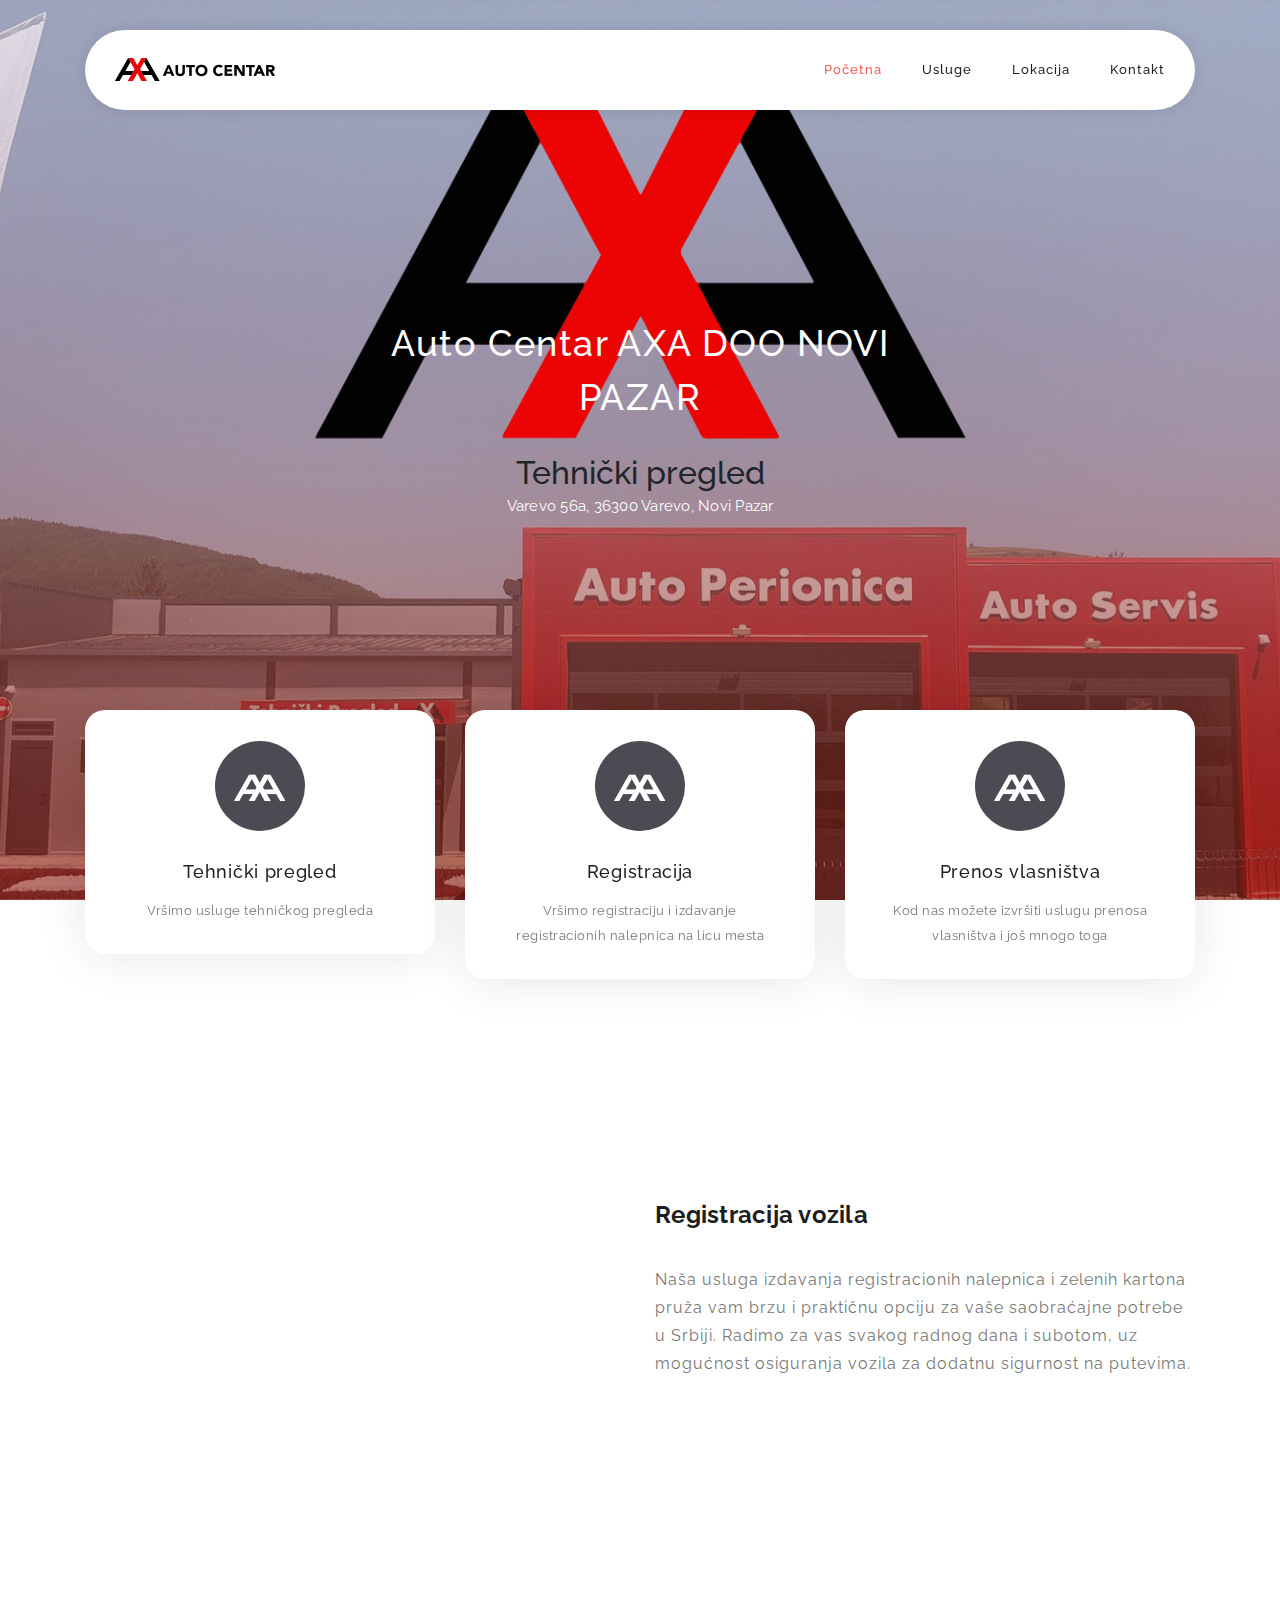
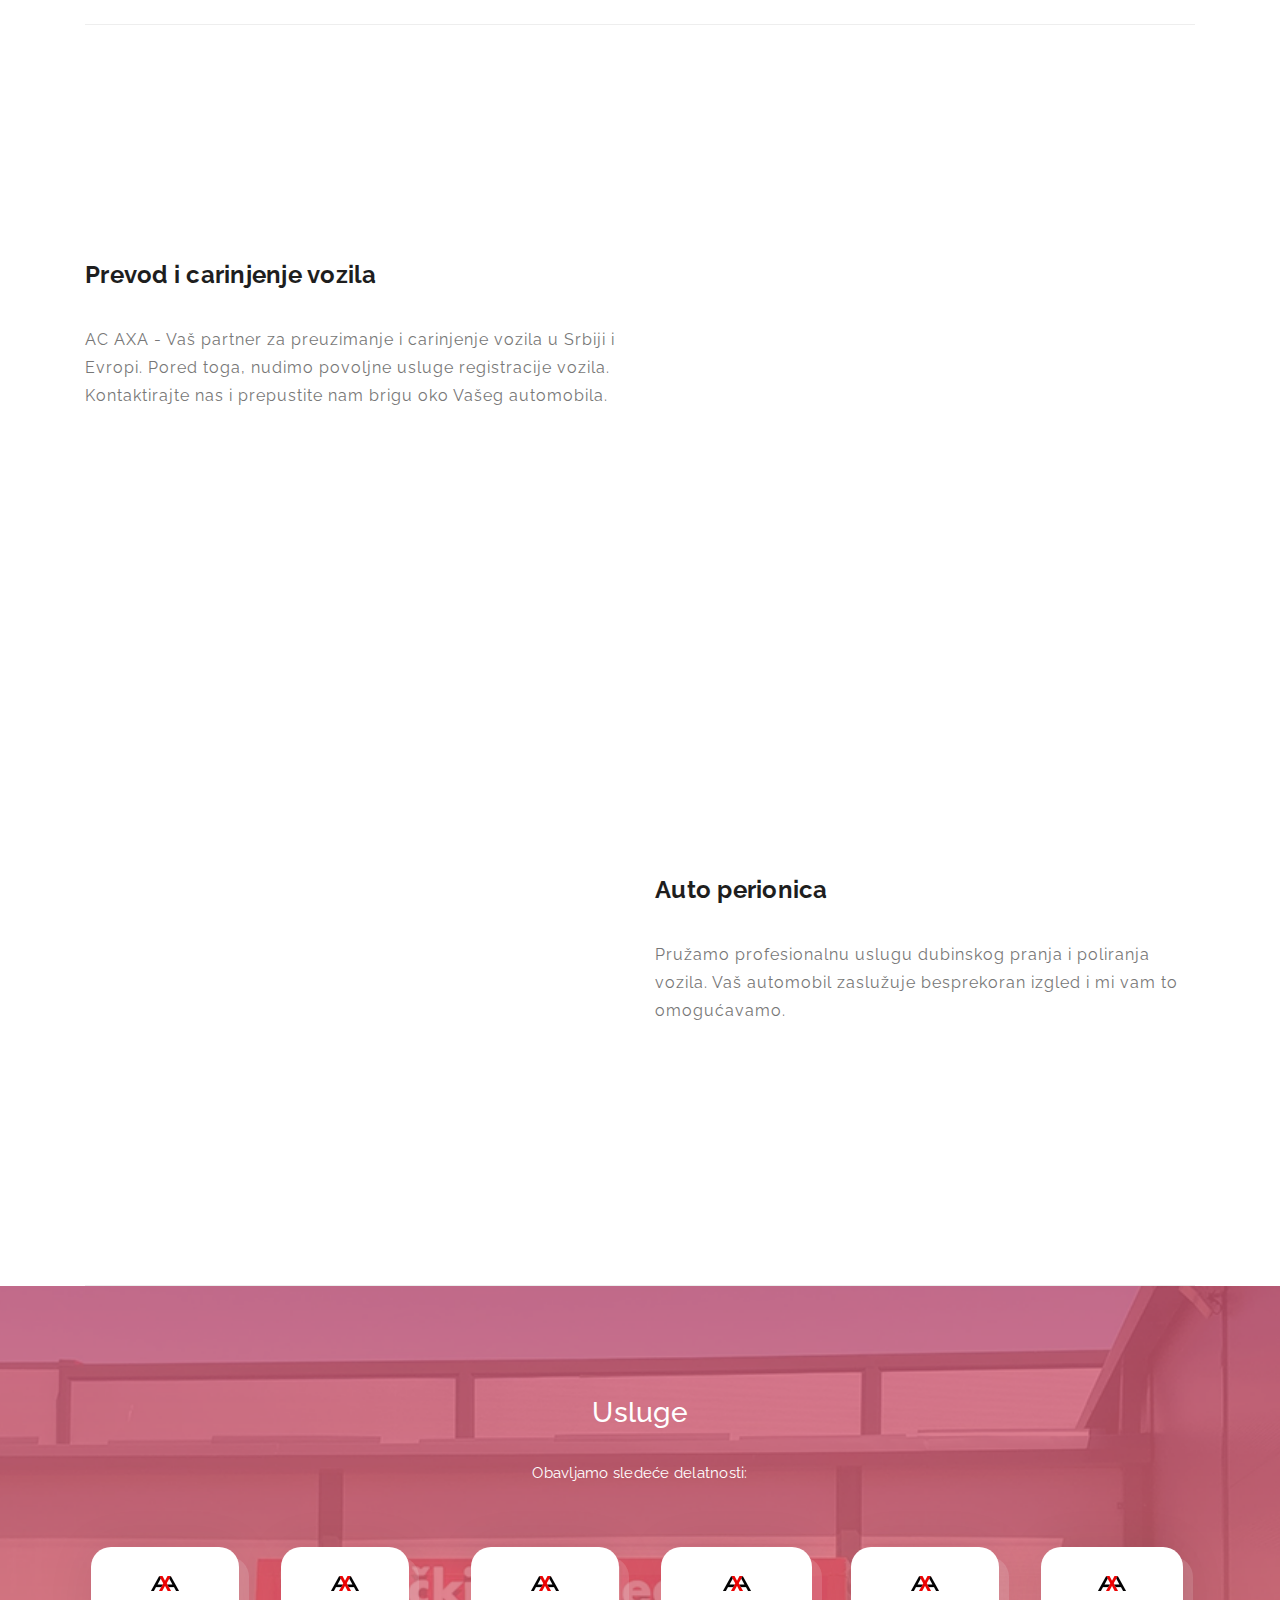
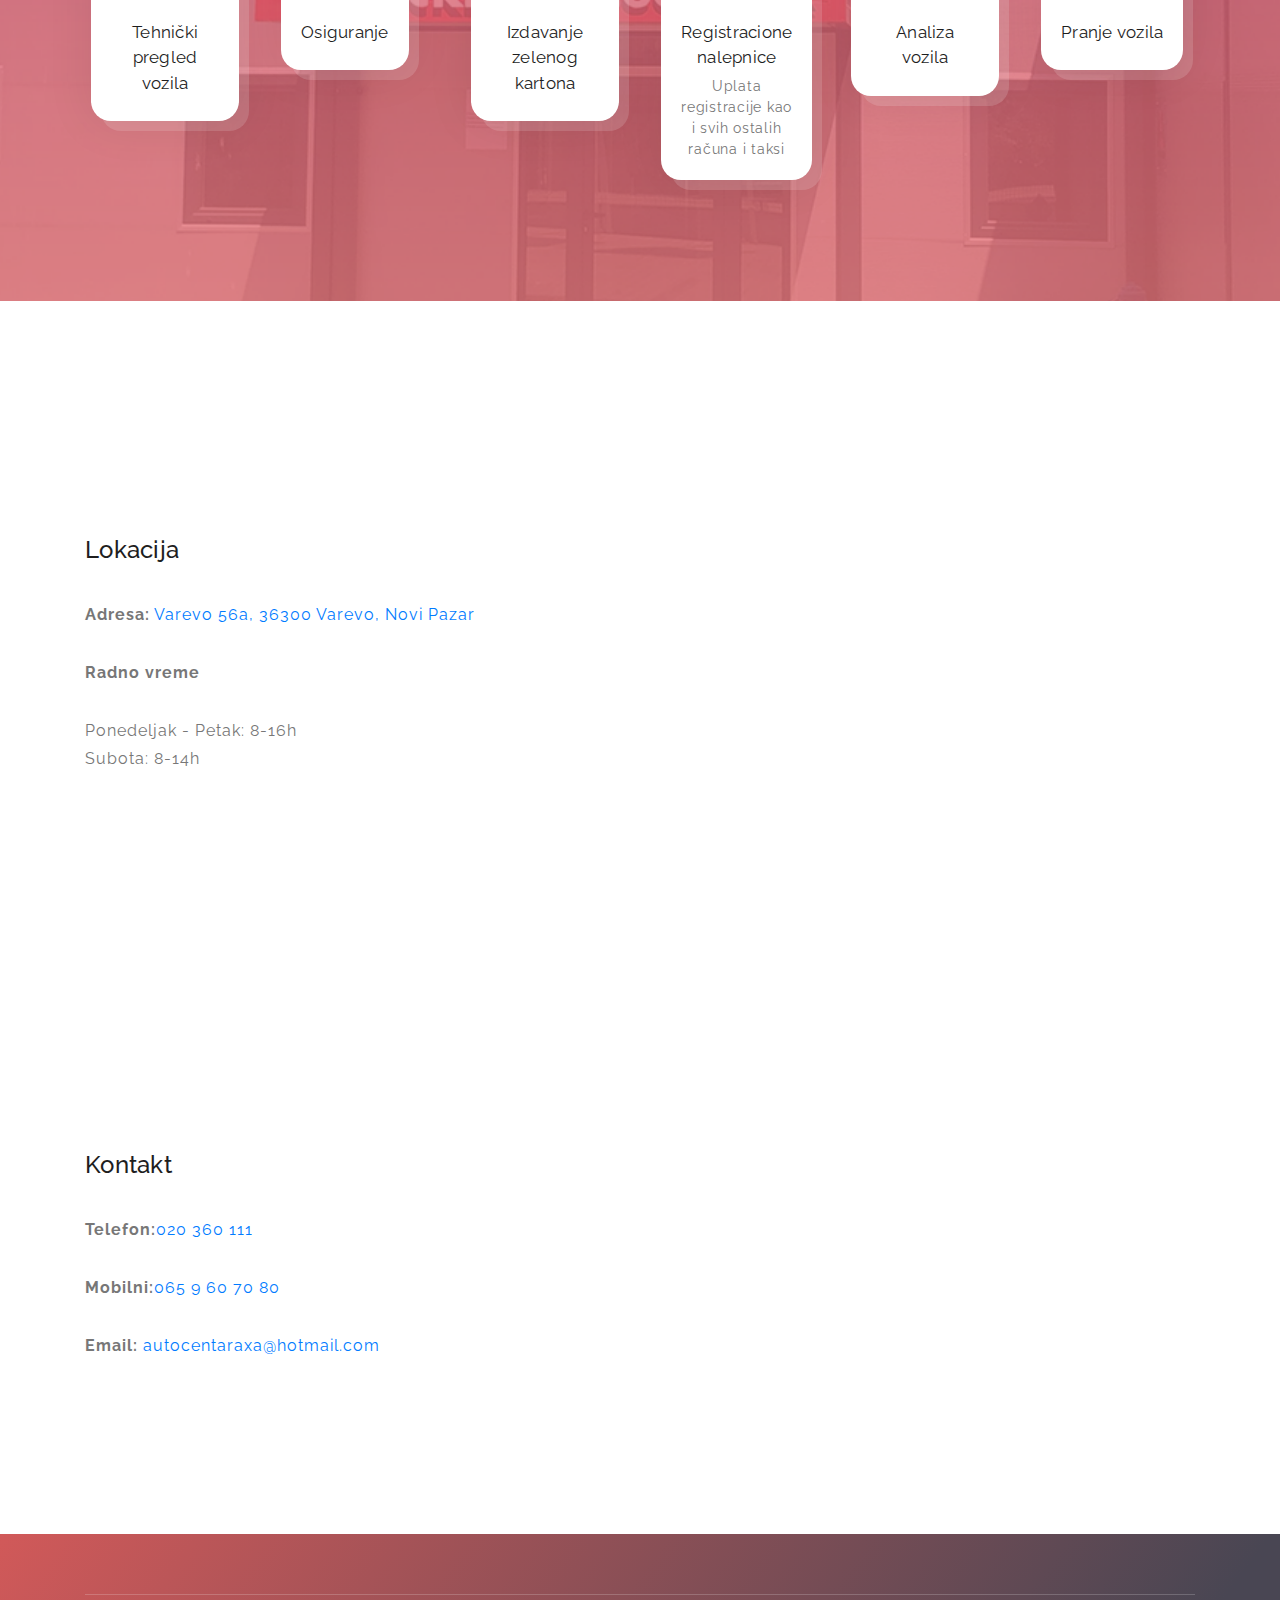
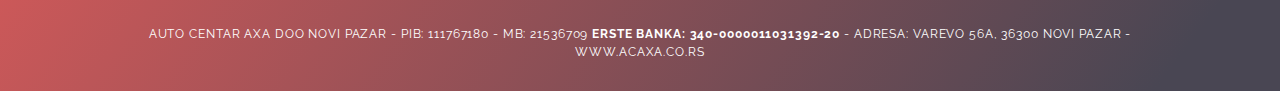
==== commit 7cabbd25: "Zavrsno" ====
--- a/index.html
+++ b/index.html
@@ -30,6 +30,7 @@
     <!-- ***** Preloader Start ***** -->
     <div id="preloader">
         <div class="jumper">
+            
             <div></div>
             <div></div>
             <div></div>
@@ -115,7 +116,7 @@
                             <div class="modal-content">
                                 <span class="close7">&times;</span>
                                 <div class="unutar-tekst">
-                                <h2>Tehnicki pregled vozila</h2>
+                                <h2>Tehnički pregled vozila</h2>
                                 <p>Tehnički pregled AXA vam
                                     omogućuje da brzo i
                                     jednostavno proverite stanje
@@ -125,7 +126,7 @@
                                     preglede! Ovi pregledi su vrlo
                                     važni za vašu sigurnost na
                                     putu i za vaš automobil. Uz
-                                    tehnički pregled vaš automobil
+                                    tehnički pregled Vaš automobil
                                     će biti u potpunosti ispravan i
                                     spreman za put. Pridružite se
                                     našim zadovoljnim klijentima i
@@ -153,12 +154,12 @@
                                 <div class="unutar-tekst">
                                 <h2>Registracija</h2>
                                 <p>Registrujte svoje vozilo i dobijte
-                                    registracionu nalepnicu na licu mesta i to cak
-                                    i subotom! Ne gubite vreme u redovima i ne morate da brinete mi smo tu da vas strucno posavjetujemo o
+                                    registracionu nalepnicu na licu mesta i to čak
+                                    i subotom! Ne gubite vreme u redovima i ne morate da brinete mi smo tu da vas stručno posavjetujemo o
                                     svemu sto vas zanima u vezi registracije vaseg automobila.
                                     Registracija vozila je
                                     jednostavna i brza kod nas.
-                                    Posetite nas i osigurajte da vase vozilo bude legalno i sigurno na putu!</p>
+                                    Posetite nas i osigurajte da Vaše vozilo bude legalno i sigurno na putu!</p>
                             </div>
                         </div>
                         </div>
@@ -187,7 +188,7 @@
                             <span class="close9">&times;</span>
                             <div class="unutar-tekst">
                             <h2>Prenos vlasništva</h2>
-                            <p>Promijenili ste auto ili se želite riješiti svog starija vozila? Prenos vlasništva automobila je brz i jednostavan proces uz našu pomoć! Nema potrebe za beskonačnim papirima i čekanjem, mi ćemo se brinuti o svemu za vas.
+                            <p>Promijenili ste auto ili se želite riješiti svog starog vozila? Prenos vlasništva automobila je brz i jednostavan proces uz našu pomoć! Nema potrebe za beskonačnim papirima i čekanjem, mi ćemo se brinuti o svemu za Vas.
                                 Prenesite vlasništvo svog automobila u samo nekoliko koraka i osigurajte se da sve bude uredno i legalno. Kontaktirajte nas sada i prenesite vlasništvo vašeg automobila u najkraćem mogućem roku.</p>
                         </div>
                     </div>
@@ -245,7 +246,7 @@
                         <h2 class="section-title"><strong>Prevod i carinjenje vozila</strong></h2>
                     </div>
                     <div class="left-text">
-                        <p>AC AXA - Vaš partner za preuzimanje i carinjenje vozila u Srbiji i Evropi. Pored toga, nudimo povoljne usluge registracije vozila. Kontaktirajte nas i prepustite nam brigu oko vašeg automobila.</p>
+                        <p>AC AXA - Vaš partner za preuzimanje i carinjenje vozila u Srbiji i Evropi. Pored toga, nudimo povoljne usluge registracije vozila. Kontaktirajte nas i prepustite nam brigu oko Vašeg automobila.</p>
                    </div>
                 </div>
                 <div class="col-lg-1"></div>
@@ -324,10 +325,10 @@
                 <div id="myModal" class="modal">
                     <div class="modal-content">
                         <span class="close">&times;</span>
-                        <h2>Tehnicki pregled vozila</h2>
-                        <p>Tehnicki pregled AXA vam omoguéuje da brzo i
-                            jednostavno proverite stanje vaseg automobila za Redovne, Ponovne, Sestomeseone,
-                            Kontrolne i Vanredne tehnicke preglede! Ovi pregledi su vilo vazni za vasu sigurnost na putu i za vas automobil. Uz tehnicki pregled vas automobil ce biti u potpunosti ispravan i spreman za put. Pridruzite se nasim zadovoljnim klijentima it
+                        <h2>Tehnički pregled vozila</h2>
+                        <p>Tehnički pregled AXA vam omogućuje da brzo i
+                            jednostavno proverite stanje Vašeg automobila za Redovne, Ponovne, Šestomesečne,
+                            Kontrolne i Vanredne tehničke preglede! Ovi pregledi su vrlo važni za Vašu sigurnost na putu i za Vaš automobil. Uz tehnički pregled Vaš automobil ce biti u potpunosti ispravan i spreman za put. Pridružite se našim zadovoljnim klijentima i
                             osetite razliku!</p>
                     </div>
                 </div>
@@ -351,12 +352,12 @@
                     <div class="modal-content">
                         <span class="close1">&times;</span>
                         <h2>Osiguranje</h2>
-                        <p>Auto centar AXA nudi vam pouzdanu zastitu za vase
+                        <p>Auto centar AXA nudi Vam pouzdanu zaštitu za Vaše
                             vozilo. Nase osiguranje vozila
-                            pokriva Stetu koju vase vozilo moze nanieti drugim ucesnicima u saobracaju, a
-                            takode vam nudi i zastitu od krade i nezgode. Osigurajte
-                            svoje vozilo sa nama i budite mirni kada se krecete cestom.
-                            Zastitite svoj automobil sa nasim partnerima osiguravajucih kuca.!</p>
+                            pokriva Štetu koju Vaše vozilo moze nanieti drugim ucesnicima u saobraćaju, a
+                            takođe Vam nudi i zastitu od krađe i nezgode. Osigurajte
+                            svoje vozilo sa nama i budite mirni kada se krećete cestom.
+                            Zaštitite svoj automobil sa našim partnerima osiguravajućih kuća.</p>
                     </div>
                 </div>
                 
@@ -379,9 +380,9 @@
                             <div class="modal-content">
                                 <span class="close2">&times;</span>
                                 <h2>Izdavanje zelenog kartona</h2>
-                                <p>Auto centar AXA izdaje zelene kartone vozila svakog radnog dana i Subotom. Potrebno je dostaviti validnu registraciju vozila, tekuci pregled tehnicke ispravnosti vozila te dokaz o
-                                    placenom osiguranju. Proces izdavanja traje oko 15 minuta i cijena varira prema vrsti vozila.
-                                    Auto centar AXA takoder nudi usluge registracije voila i tehnickog pregleda.</p>
+                                <p>Auto centar AXA izdaje zelene kartone vozila svakog radnog dana i Subotom. Potrebno je dostaviti validnu registraciju vozila, tekuci pregled tehničke ispravnosti vozila te dokaz o
+                                    plaćenom osiguranju. Proces izdavanja traje oko 15 minuta i cijena varira prema vrsti vozila.
+                                    Auto centar AXA takođe nudi usluge registracije voila i tehničkog pregleda.</p>
                             </div>
                         </div>
                             
@@ -406,12 +407,12 @@
         <span class="close3">&times;</span>
         <h2>Registracione nalepnice</h2>
         <p>Registrujte svoje vozilo i dobijte
-            registracionu nalepnicu na licu mesta i to cak
-            i subotom! Ne gubite vreme u redovima i ne morate da brinete mi smo tu da vas strucno posavjetujemo o
-            svemu sto vas zanima u vezi registracije vaseg automobila.
+            registracionu nalepnicu na licu mesta i to čak
+            i Subotom! Ne gubite vreme u redovima i ne morate da brinete mi smo tu da vas stručno posavjetujemo o
+            svemu sto vas zanima u vezi registracije Vašeg automobila.
             Registracija vozila je
             jednostavna i brza kod nas.
-            Posetite nas i osigurajte da vase vozilo bude legalno i sigurno na putu!</p>
+            Posetite nas i osigurajte da Vaše vozilo bude legalno i sigurno na putu!</p>
 </div>
 </div>
         <div class="col-lg-2 col-md-3 col-sm-6 col-6">  
@@ -435,18 +436,13 @@
                                 <p>Auto centar AXA je specializiran za analizu vozila.
                                     Ovaj centar koristi najmoderniju tehnologiju za
                                     detaljno pregledivanje svih
-                                    dijelova vaseg vozila,
-                                    ukljucujuci motor, konice,
+                                    dijelova vašeg vozila,
+                                    ukljucujuci motor, kočnice,
                                     gume, suspenziju i elektroniku.
-                                    Cili je identificirati sve potencijalne probleme i nedostatke koji bi mogli utjecati na sigurnost i
-                                    performanse vaseg vozila.
-                                    Nakon analize, struni tim ce vam pruziti detaljan izvjestaj o
-                                    stanju vaseg vozila i savjet o potrebnim popravkama ili
-                                    servisima.Cilj je identificirati sve potencijalne probleme i nedostatke koji bi mogli
-                                    utjecati na sigurnost i
-                                    performanse vaseg vozila.
-                                    Nakon analize, strucni tim ce vam pruziti detaljan izvjestaj o
-                                    stanju vaseg voila i savjet o potrebnim popravkama ili
+                                    Cilj je identificirati sve potencijalne probleme i nedostatke koji bi mogli utjecati na sigurnost i
+                                    performanse vašeg vozila.
+                                    Nakon analize, struni tim ce vam pruziti detaljan izvještaj o
+                                    stanju vašeg vozila i savjet o potrebnim popravkama ili
                                     servisima.
                                     Uz pomoc auto centra AXA, mozete osigurati da vase vozilo radi na
                                     optimalnoj razini i da ste uvijek sigurni na cesti</p>
@@ -475,13 +471,13 @@
                     <span class="close5">&times;</span>
                     <div class="unutar-tekst">
                     <h2>Pranje vozila</h2>
-                    <p>Auto centar AXA pruza usluge pranja voila koja su temeljene na visokokvalitetnim
+                    <p>Auto centar AXA pruza usluge pranja vozila koja su temeljene na visokokvalitetnim
                         proizvodima i modernim
-                        tehnologijama. Nas tim strunjaka ce se brinuti o svakom detalju vaseg vozila
+                        tehnologijama. Naš tim strunjaka ce se brinuti o svakom detalju vaseg vozila
                         kako bi se osiguralo da izgleda
-                        kao novo. Pruzamo razlicite vrste pranja, od standardnog pranja do dubinskog pranja, kao i dodatne usluge poput poliranja i zastite laka. Svi nasi proizvodi su ekoloski
-                        privatljivi i ne stete vasem
-                        vozilu. Posjetite nas u auto centru AXA i osigurajte da vase vozilo bude u savrsenom
+                        kao novo. Pružamo razlicite vrste pranja, od standardnog pranja do dubinskog pranja, kao i dodatne usluge poput poliranja i žaštite laka. Svi nasi proizvodi su ekološki
+                        privatljivi i ne štete vašem
+                        vozilu. Posjetite naš u auto centru AXA i osigurajte da vaše vozilo bude u savrsenom
                         stanju!</p>
             </div>
                 </div>
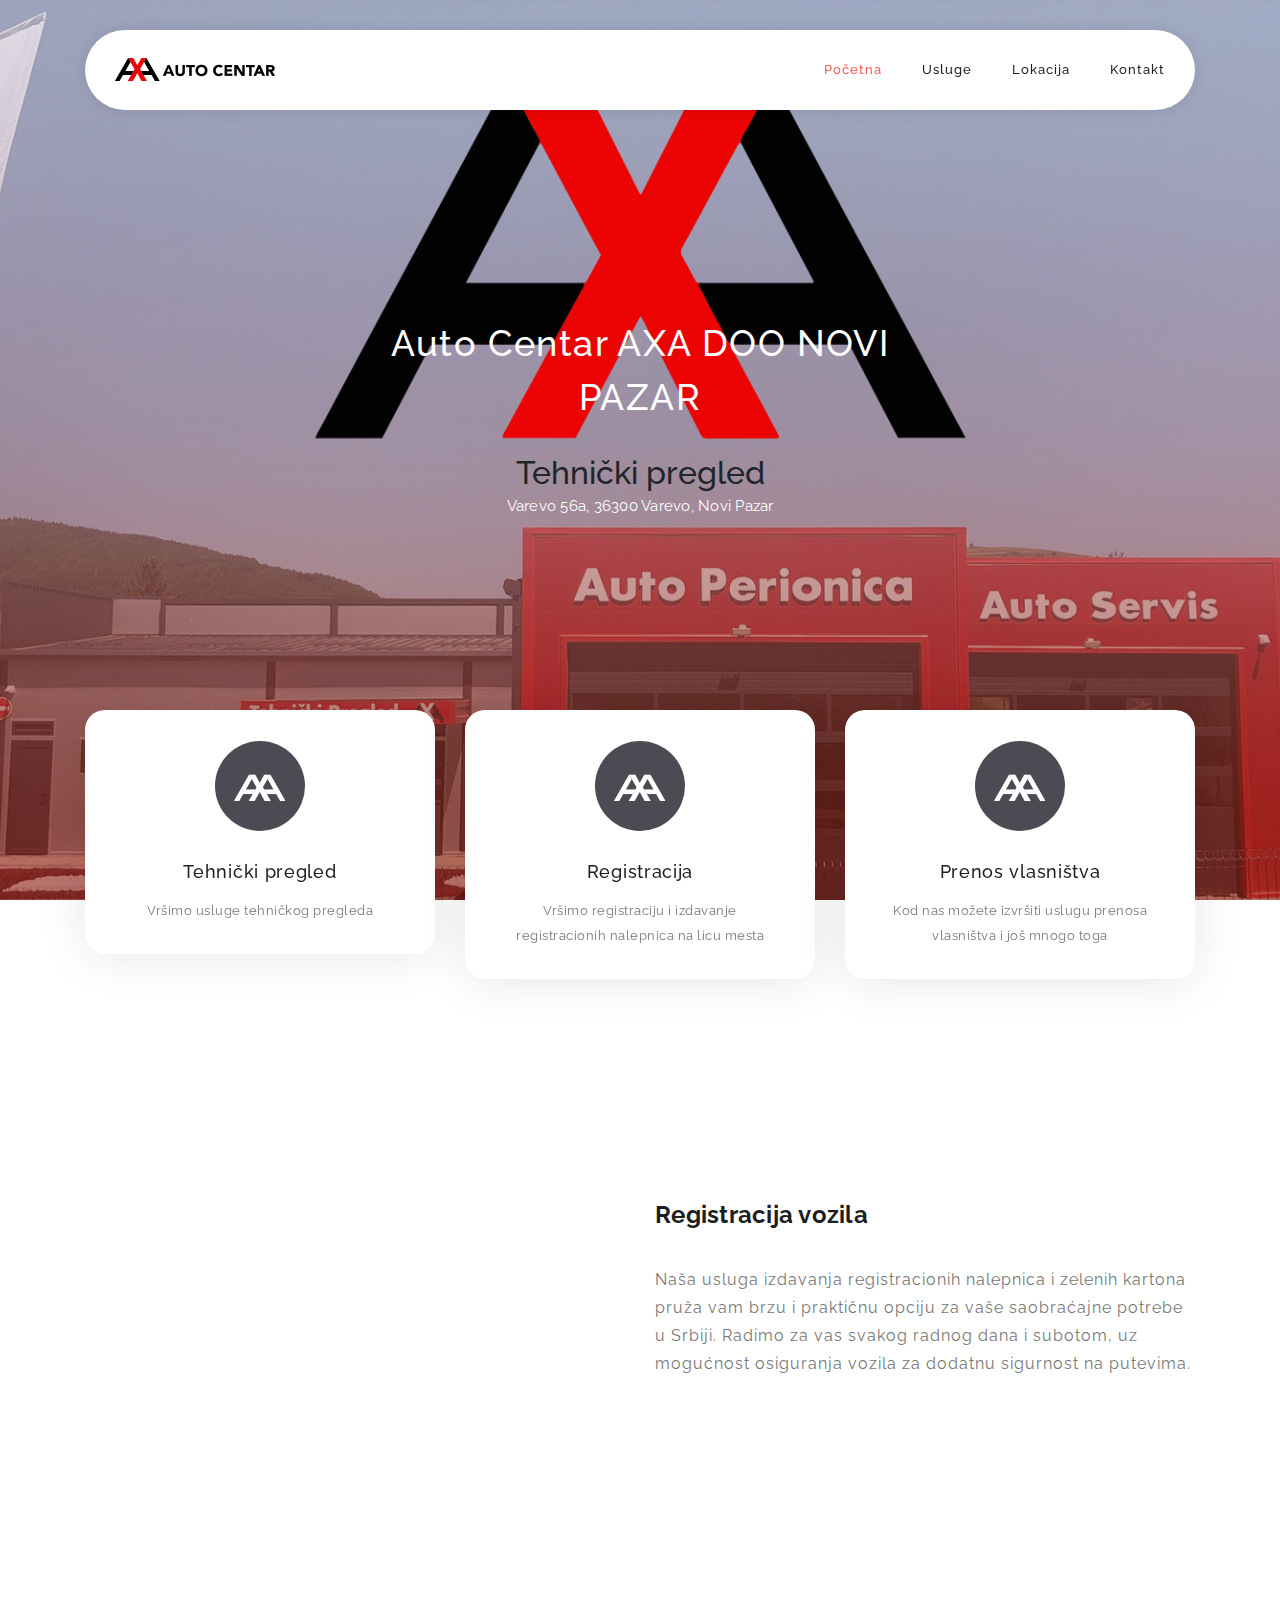
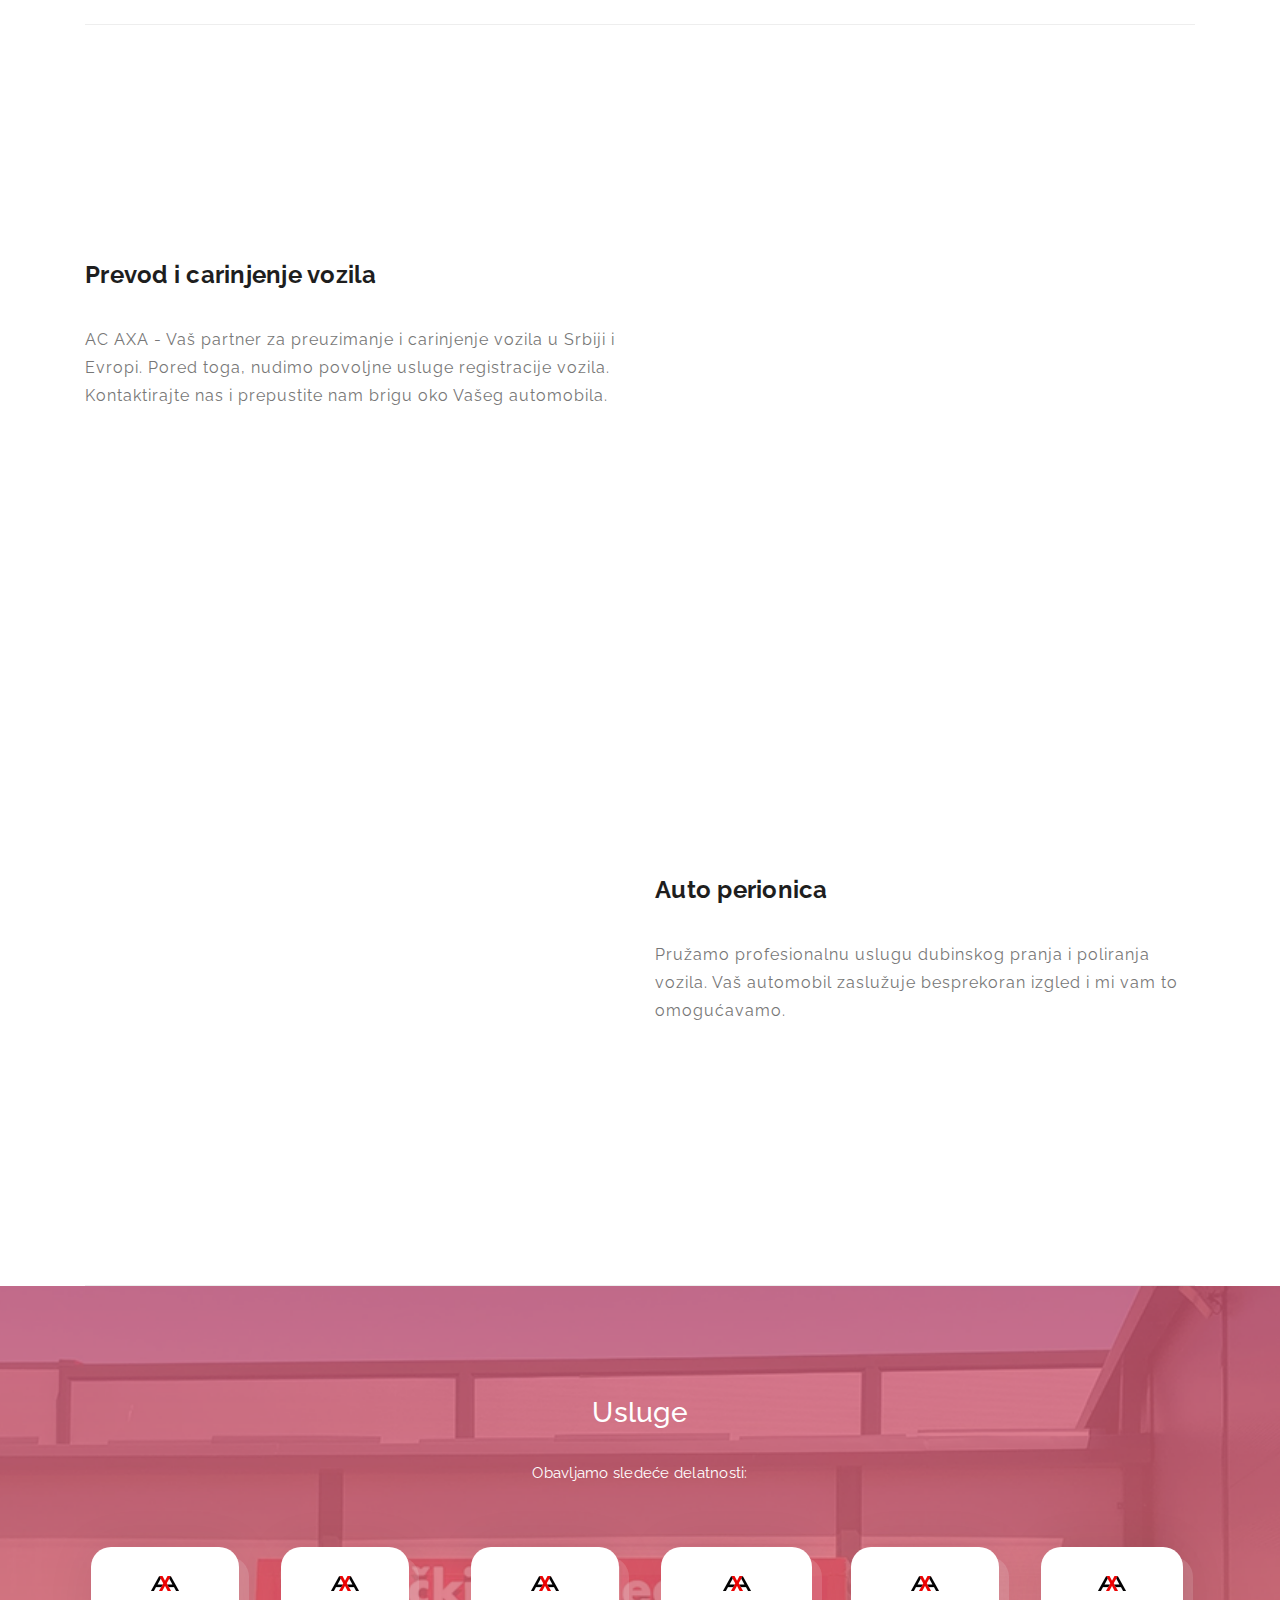
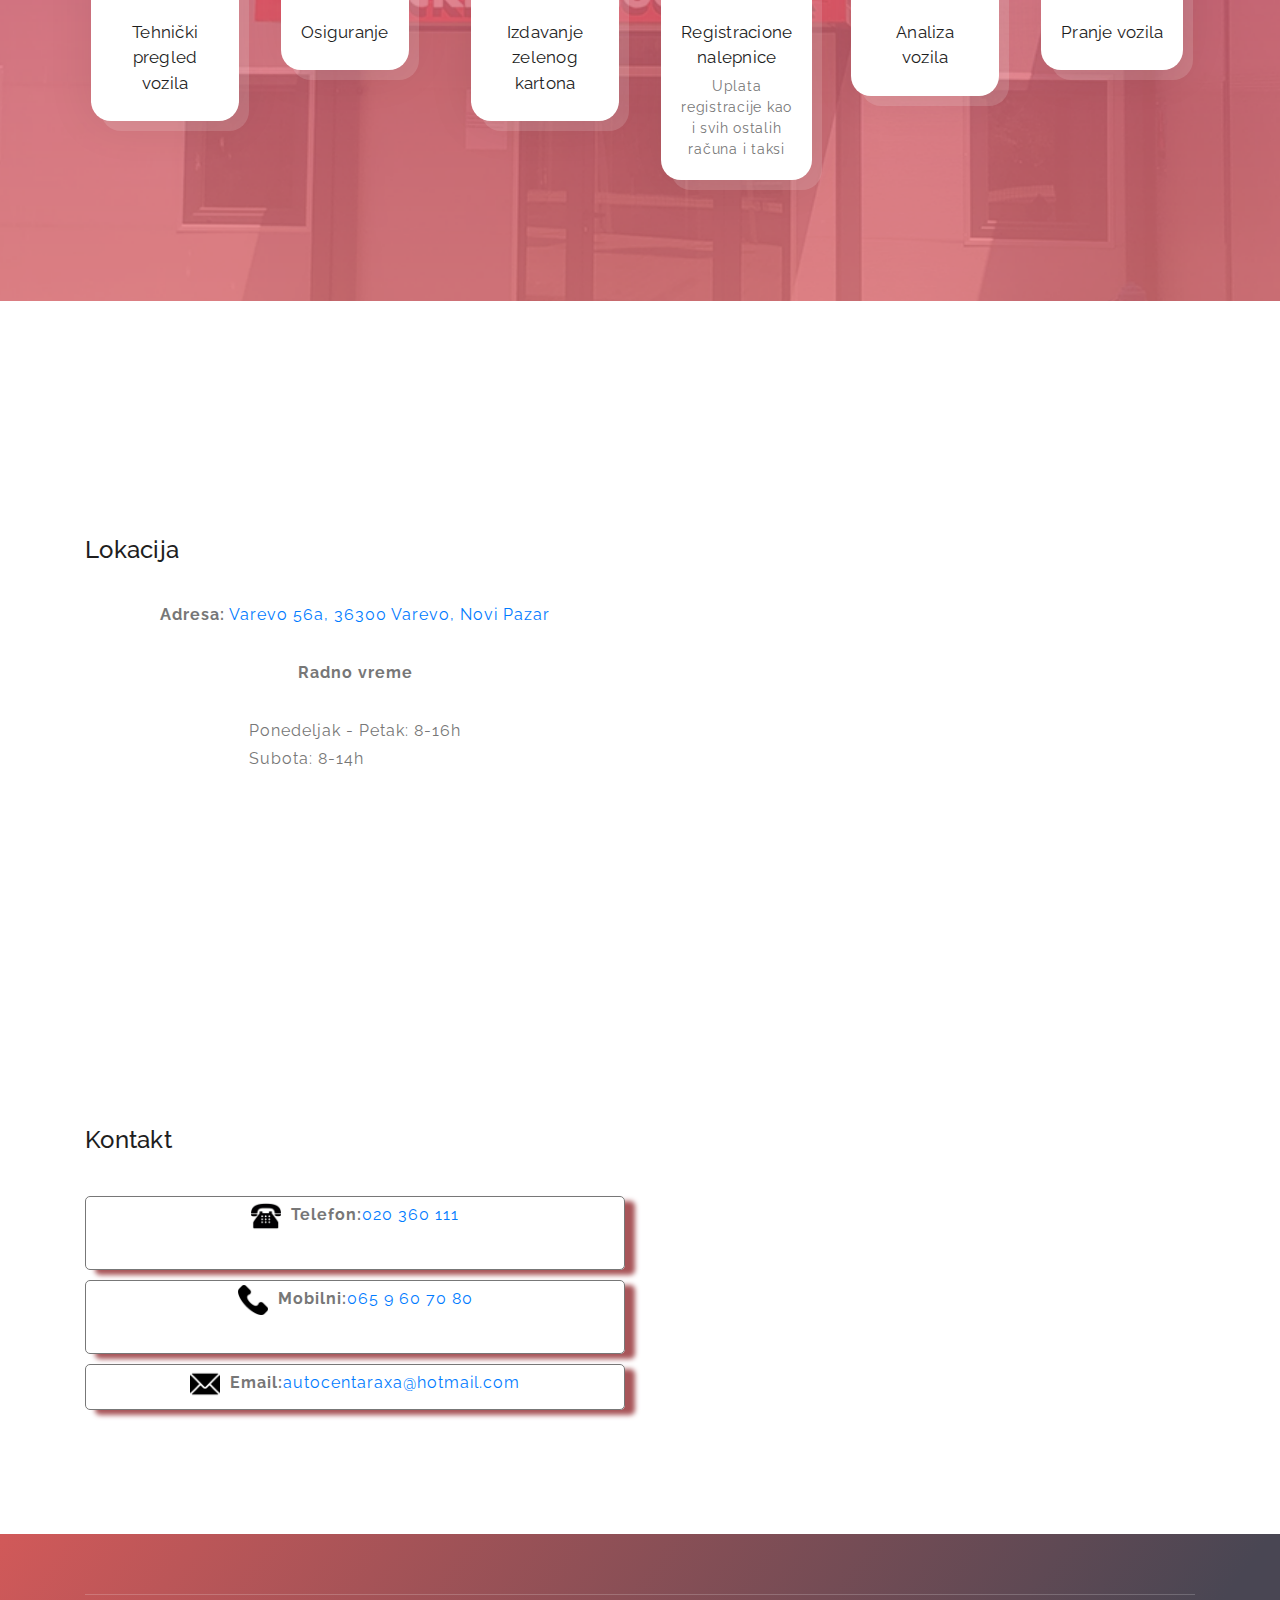
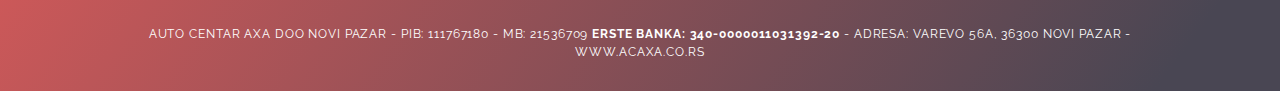
==== commit 7aaf2d35: "kontak forma" ====
--- a/index.html
+++ b/index.html
@@ -156,7 +156,7 @@
                                 <p>Registrujte svoje vozilo i dobijte
                                     registracionu nalepnicu na licu mesta i to čak
                                     i subotom! Ne gubite vreme u redovima i ne morate da brinete mi smo tu da vas stručno posavjetujemo o
-                                    svemu sto vas zanima u vezi registracije vaseg automobila.
+                                    svemu što vas zanima u vezi registracije vašeg automobila.
                                     Registracija vozila je
                                     jednostavna i brza kod nas.
                                     Posetite nas i osigurajte da Vaše vozilo bude legalno i sigurno na putu!</p>
@@ -353,9 +353,9 @@
                         <span class="close1">&times;</span>
                         <h2>Osiguranje</h2>
                         <p>Auto centar AXA nudi Vam pouzdanu zaštitu za Vaše
-                            vozilo. Nase osiguranje vozila
-                            pokriva Štetu koju Vaše vozilo moze nanieti drugim ucesnicima u saobraćaju, a
-                            takođe Vam nudi i zastitu od krađe i nezgode. Osigurajte
+                            vozilo. Naše osiguranje vozila
+                            pokriva Štetu koju Vaše vozilo može nanieti drugim učesnicima u saobraćaju, a
+                            takođe Vam nudi i zaštitu od krađe i nezgode. Osigurajte
                             svoje vozilo sa nama i budite mirni kada se krećete cestom.
                             Zaštitite svoj automobil sa našim partnerima osiguravajućih kuća.</p>
                     </div>
@@ -380,9 +380,9 @@
                             <div class="modal-content">
                                 <span class="close2">&times;</span>
                                 <h2>Izdavanje zelenog kartona</h2>
-                                <p>Auto centar AXA izdaje zelene kartone vozila svakog radnog dana i Subotom. Potrebno je dostaviti validnu registraciju vozila, tekuci pregled tehničke ispravnosti vozila te dokaz o
+                                <p>Auto centar AXA izdaje zelene kartone vozila svakog radnog dana i Subotom. Potrebno je dostaviti validnu registraciju vozila, tekući pregled tehničke ispravnosti vozila te dokaz o
                                     plaćenom osiguranju. Proces izdavanja traje oko 15 minuta i cijena varira prema vrsti vozila.
-                                    Auto centar AXA takođe nudi usluge registracije voila i tehničkog pregleda.</p>
+                                    Auto centar AXA takođe nudi usluge registracije vozila i tehničkog pregleda.</p>
                             </div>
                         </div>
                             
@@ -437,14 +437,14 @@
                                     Ovaj centar koristi najmoderniju tehnologiju za
                                     detaljno pregledivanje svih
                                     dijelova vašeg vozila,
-                                    ukljucujuci motor, kočnice,
+                                    uključujući motor, kočnice,
                                     gume, suspenziju i elektroniku.
                                     Cilj je identificirati sve potencijalne probleme i nedostatke koji bi mogli utjecati na sigurnost i
                                     performanse vašeg vozila.
-                                    Nakon analize, struni tim ce vam pruziti detaljan izvještaj o
+                                    Nakon analize, stručni tim ce vam pružiti detaljan izvještaj o
                                     stanju vašeg vozila i savjet o potrebnim popravkama ili
                                     servisima.
-                                    Uz pomoc auto centra AXA, mozete osigurati da vase vozilo radi na
+                                    Uz pomoć auto centra AXA, možte osigurati da vaše vozilo radi na
                                     optimalnoj razini i da ste uvijek sigurni na cesti</p>
                                 </div>
                             </div>
@@ -471,13 +471,13 @@
                     <span class="close5">&times;</span>
                     <div class="unutar-tekst">
                     <h2>Pranje vozila</h2>
-                    <p>Auto centar AXA pruza usluge pranja vozila koja su temeljene na visokokvalitetnim
+                    <p>Auto centar AXA pruža usluge pranja vozila koja su temeljene na visokokvalitetnim
                         proizvodima i modernim
-                        tehnologijama. Naš tim strunjaka ce se brinuti o svakom detalju vaseg vozila
+                        tehnologijama. Naš tim stručnjaka će se brinuti o svakom detalju vašeg vozila
                         kako bi se osiguralo da izgleda
-                        kao novo. Pružamo razlicite vrste pranja, od standardnog pranja do dubinskog pranja, kao i dodatne usluge poput poliranja i žaštite laka. Svi nasi proizvodi su ekološki
+                        kao novo. Pružamo različite vrste pranja, od standardnog pranja do dubinskog pranja, kao i dodatne usluge poput poliranja i žaštite laka. Svi naši proizvodi su ekološki
                         privatljivi i ne štete vašem
-                        vozilu. Posjetite naš u auto centru AXA i osigurajte da vaše vozilo bude u savrsenom
+                        vozilu. Posjetite nas u auto centru AXA i osigurajte da vaše vozilo bude u savršenom
                         stanju!</p>
             </div>
                 </div>
@@ -539,10 +539,18 @@
                         <h2 class="section-title">Kontakt</h2>
                     </div>
                     <div class="left-text">
-                        <p><strong>Telefon:</strong><a href="tel:+38120360111">020 360 111</a></p>
-                        <p><strong>Mobilni:</strong><a href="tel:+381659607080">065 9 60 70 80</a></p>
-                   
+                        <div class="telefon">
+
+                        <img id="mobilni-slika" src="assets/images/old-typical-phone.png">    <p><strong>Telefon:</strong><a href="tel:+38120360111">020 360 111</a></p>
+                        </div>
+                        <div class="telefon">
+
+                            <img id="mobilni-slika" src="assets/images/phone-call.png">  <p><strong>Mobilni:</strong><a href="tel:+381659607080">065 9 60 70 80</a></p>
+                        </div>
+                   <div class="telefon">
+                    <img id="mobilni-slika" src="assets/images/email.png"> 
                 </p><strong>Email:</strong> <a href="mailto:autocentaraxa@hotmail.com">autocentaraxa@hotmail.com</a></p>
+            </div>
              
                     </div>
                 </div>
--- a/assets/css/templatemo-softy-pinko.css
+++ b/assets/css/templatemo-softy-pinko.css
@@ -2170,4 +2170,34 @@
 .link-naslov a::before {
   transition: 0.6s;
 
-}+}
+.left-text {
+  display: flex;
+  justify-content: center;
+  align-items: center;
+  flex-direction: column;
+}
+
+.telefon {
+  display: flex;
+  padding: 10px;
+  /* background-color: red; */
+  text-align: center;
+  justify-content: center ;
+  border: 1px solid;
+  height: 100%;
+  width: 100%;
+  cursor: pointer;
+  margin: 5px;
+  border-radius: 5px;
+  box-shadow: 10px 5px 5px #a85559;
+  padding-top: 4px;
+}
+#mobilni-slika {
+  height: 30px;
+  margin-right: 10px;
+}
+
+.telefon :hover {
+  color: #a85559;
+}
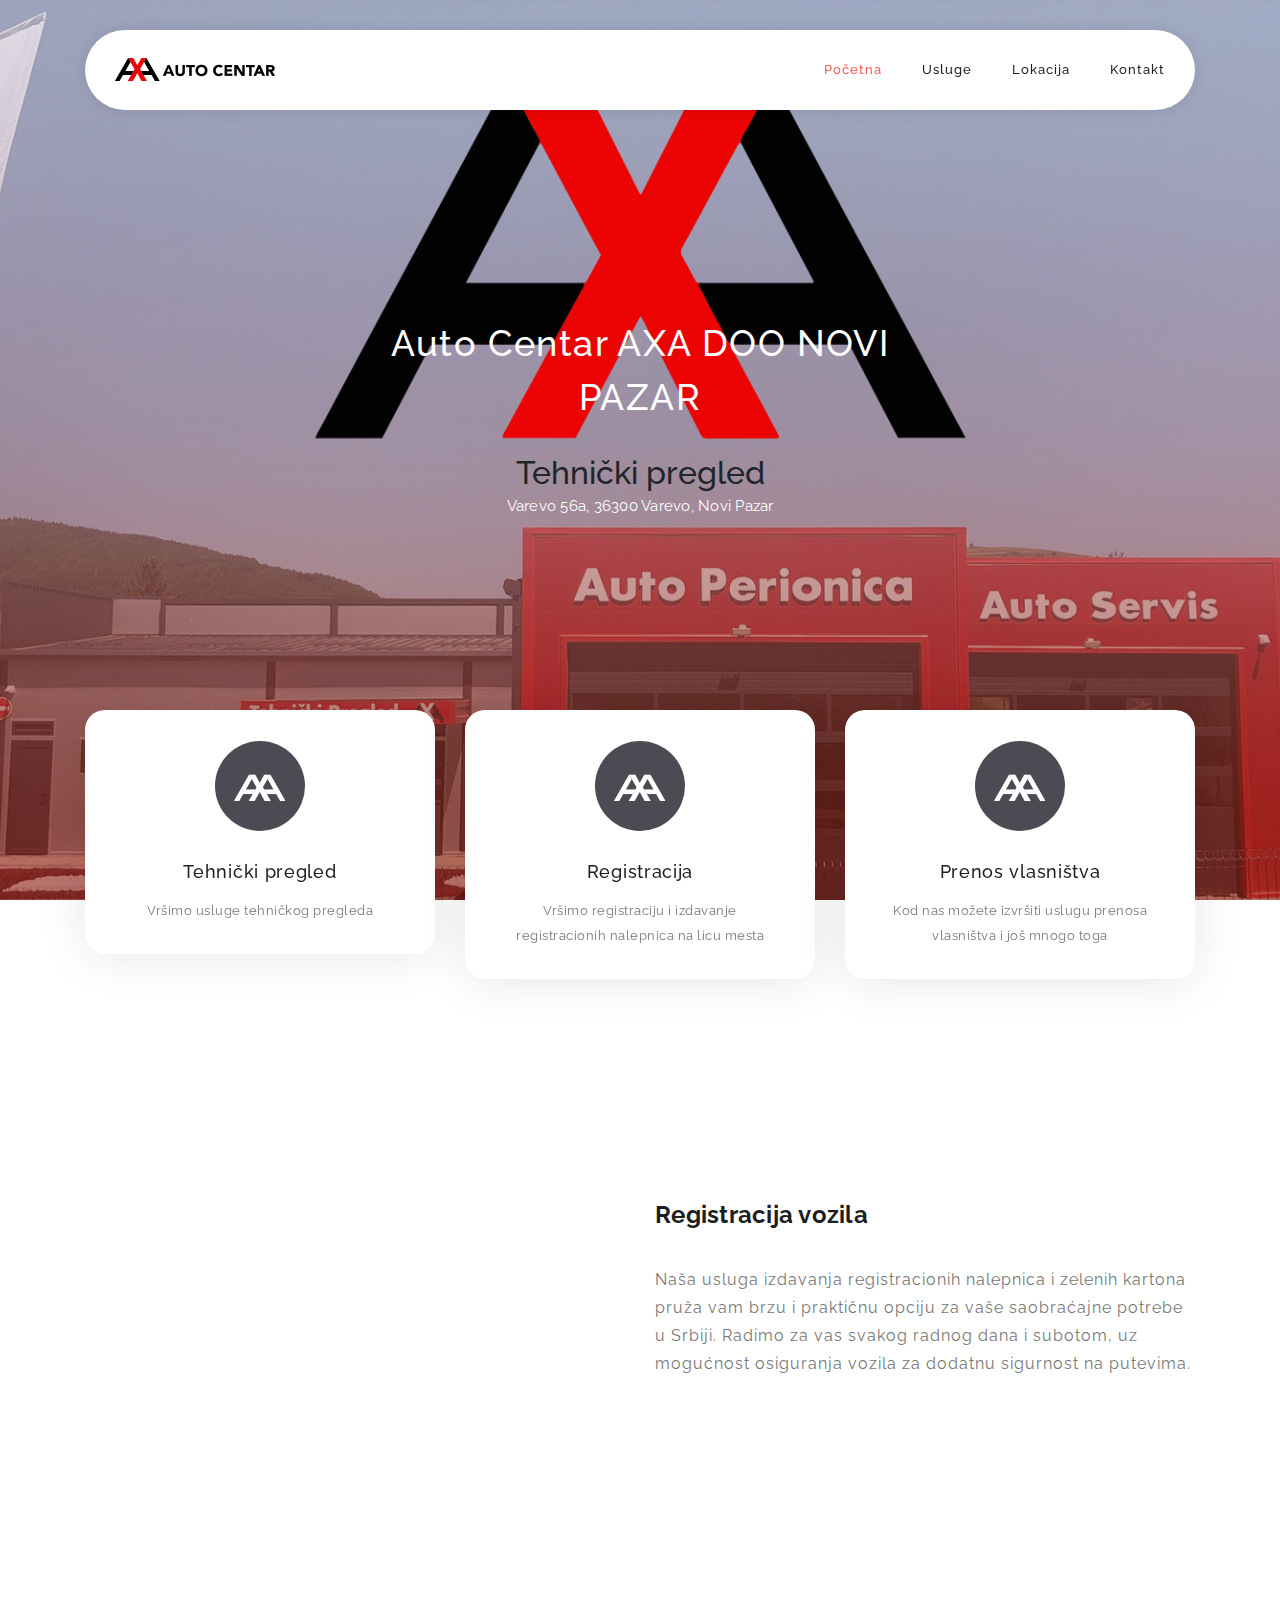
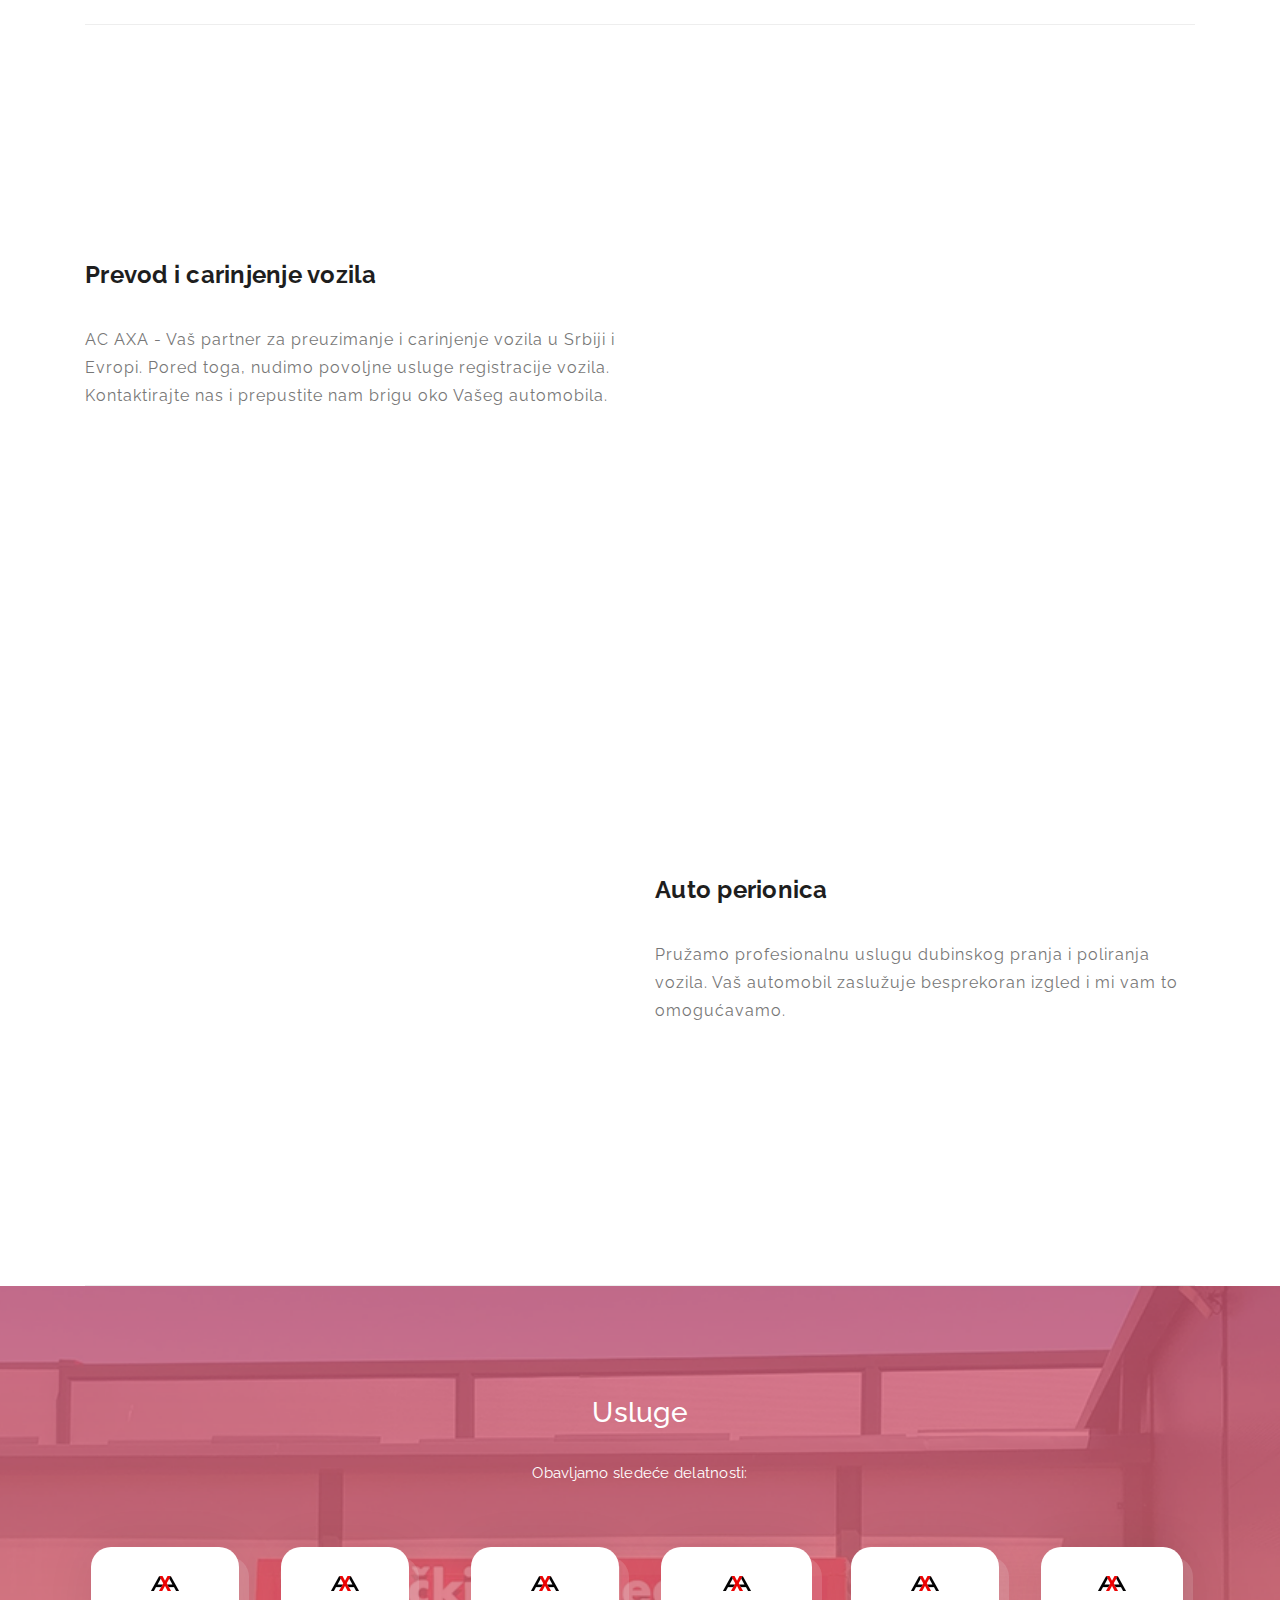
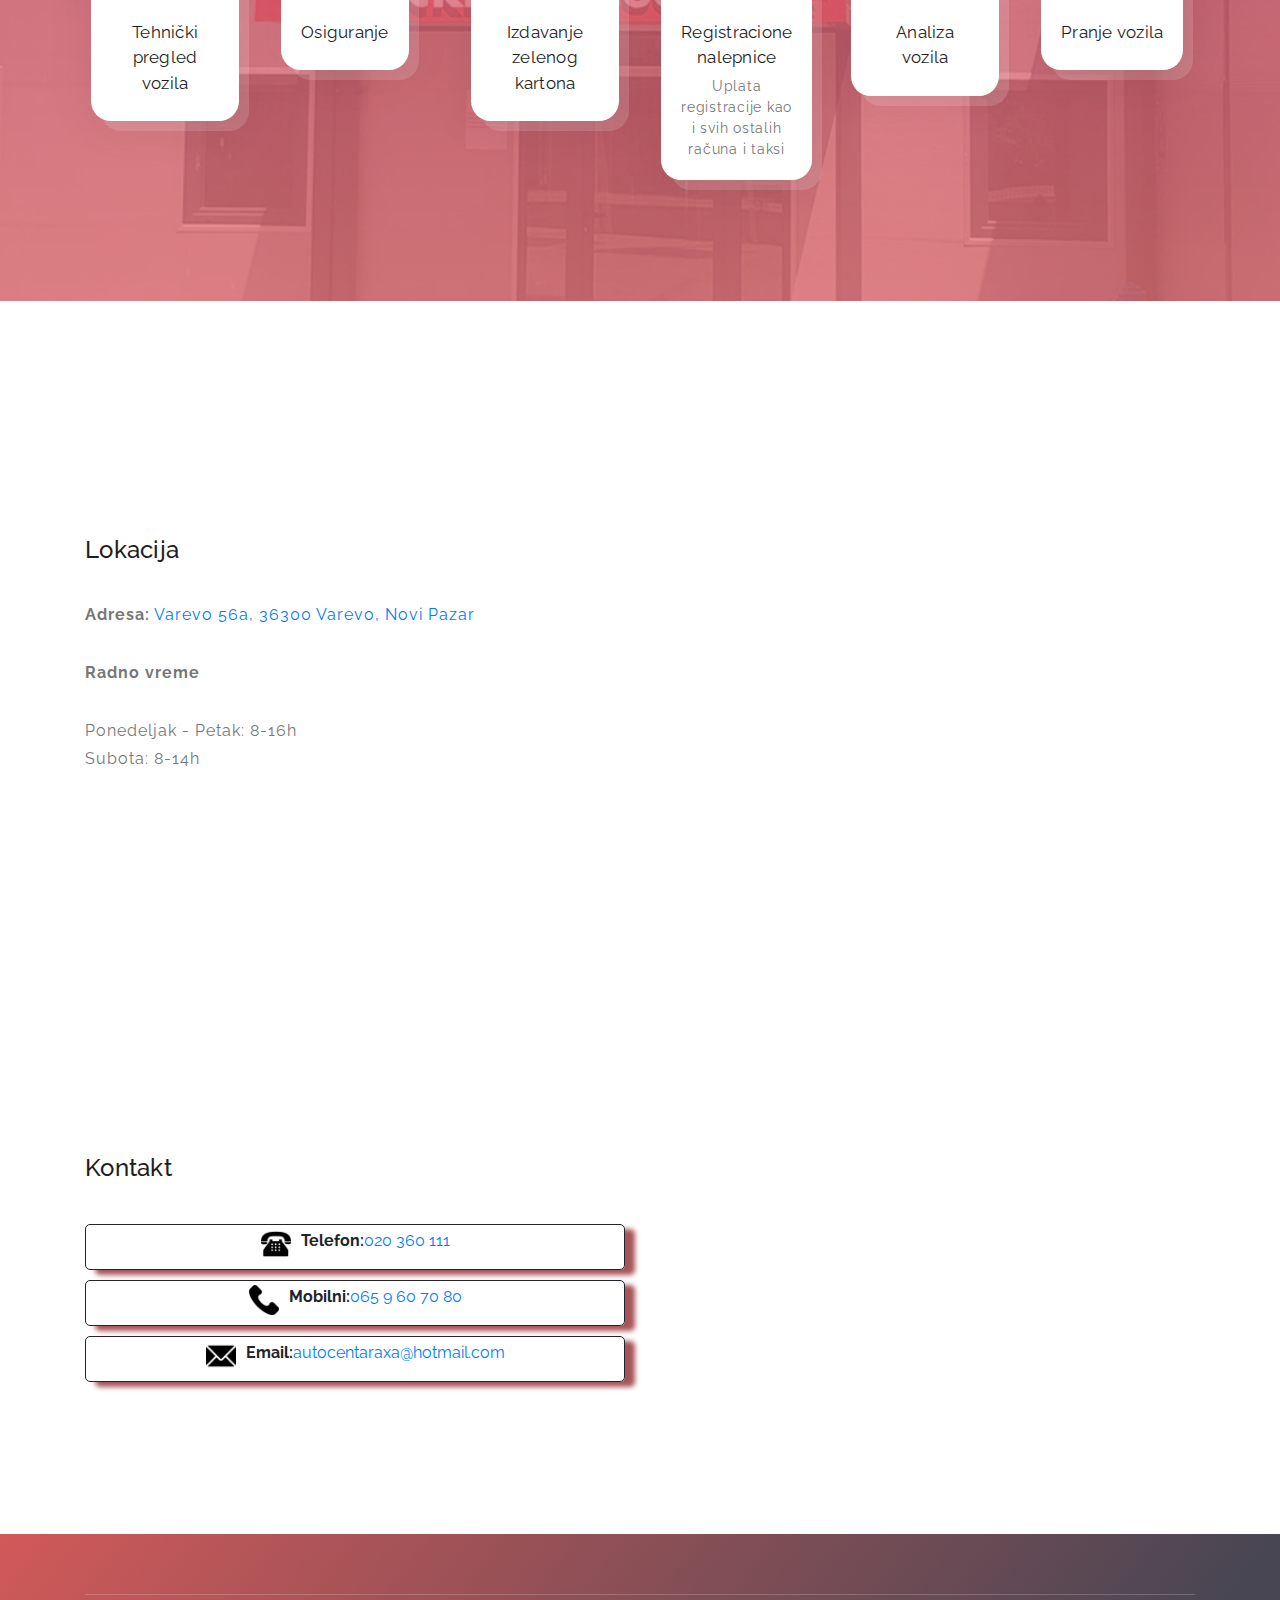
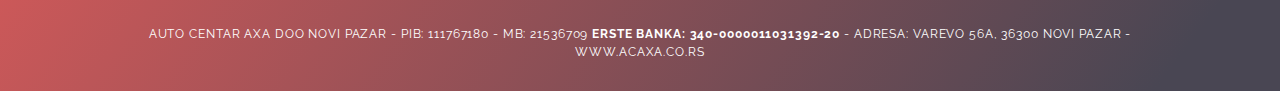
==== commit 44410717: "kratko" ====
--- a/index.html
+++ b/index.html
@@ -538,7 +538,7 @@
                     <div class="left-heading">
                         <h2 class="section-title">Kontakt</h2>
                     </div>
-                    <div class="left-text">
+                    <div class="left-text-2">
                         <div class="telefon">
 
                         <img id="mobilni-slika" src="assets/images/old-typical-phone.png">    <p><strong>Telefon:</strong><a href="tel:+38120360111">020 360 111</a></p>
--- a/assets/css/templatemo-softy-pinko.css
+++ b/assets/css/templatemo-softy-pinko.css
@@ -2171,7 +2171,7 @@
   transition: 0.6s;
 
 }
-.left-text {
+.left-text-2 {
   display: flex;
   justify-content: center;
   align-items: center;
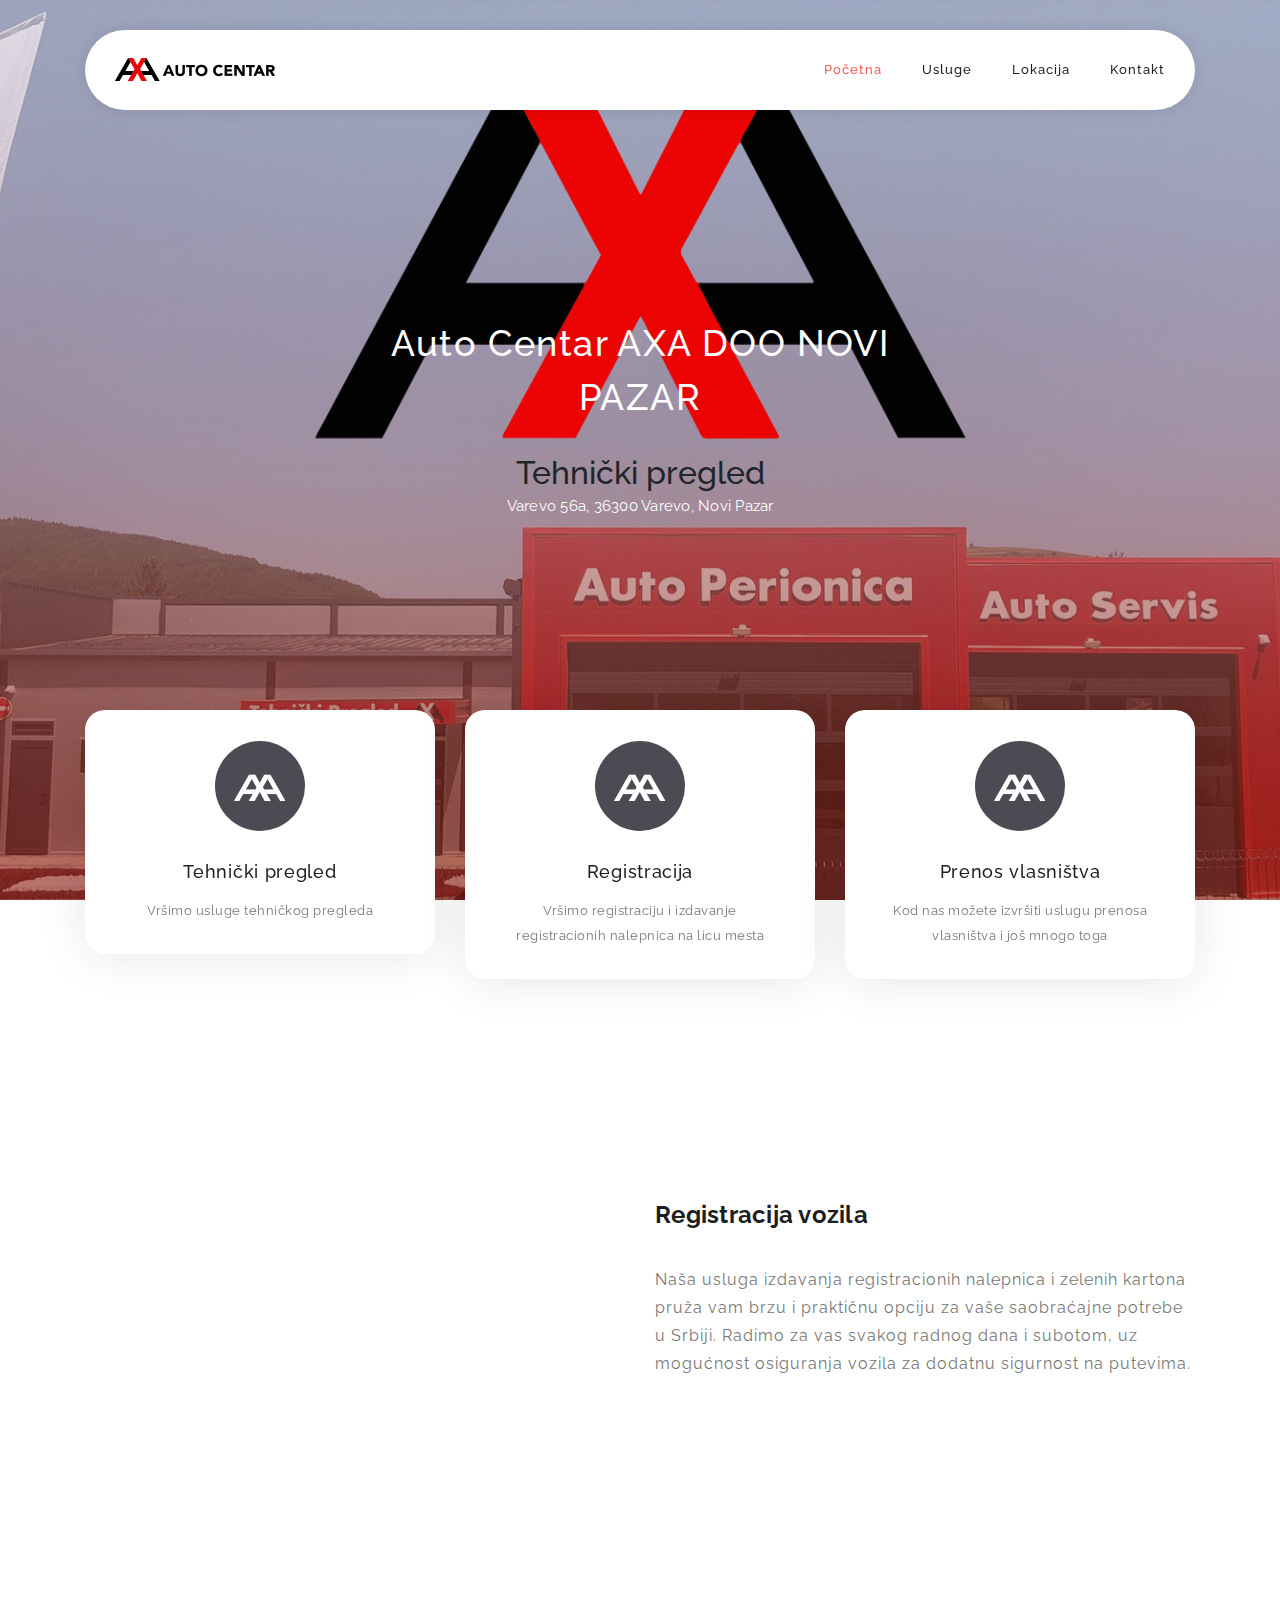
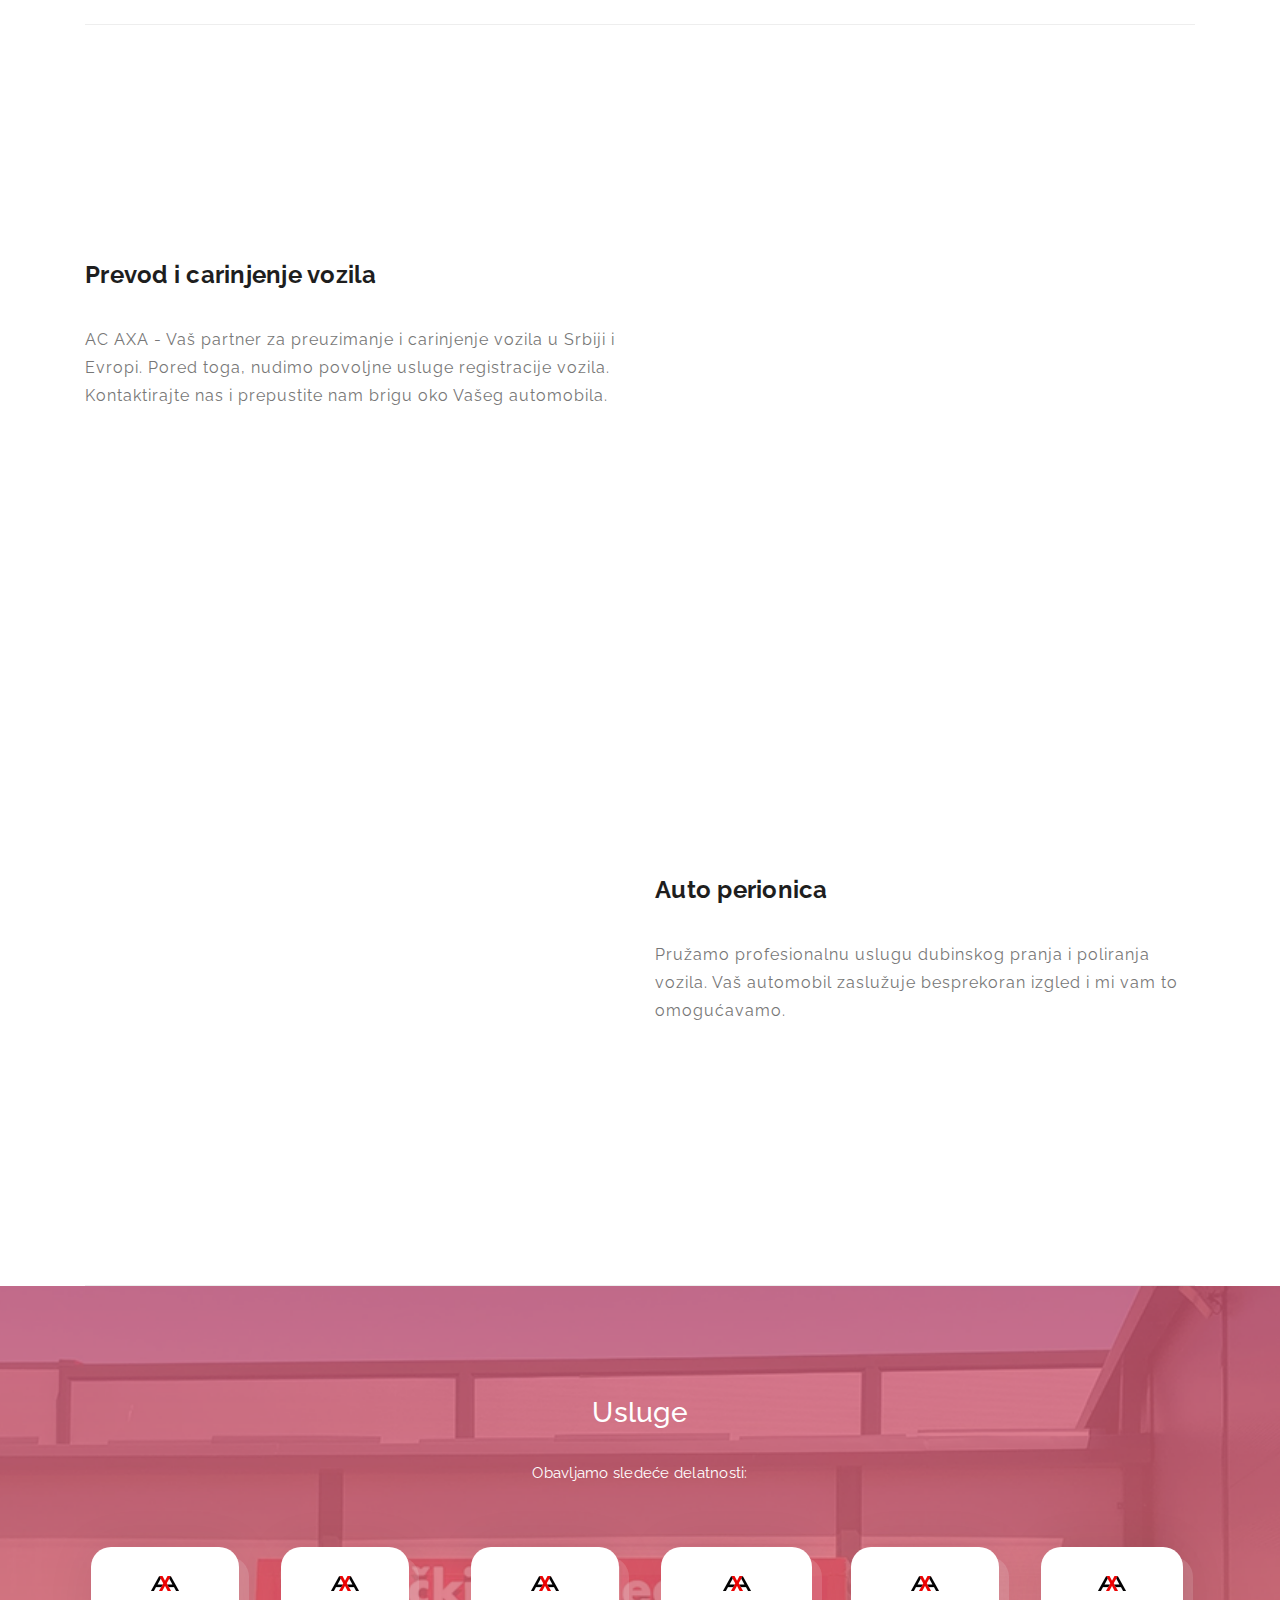
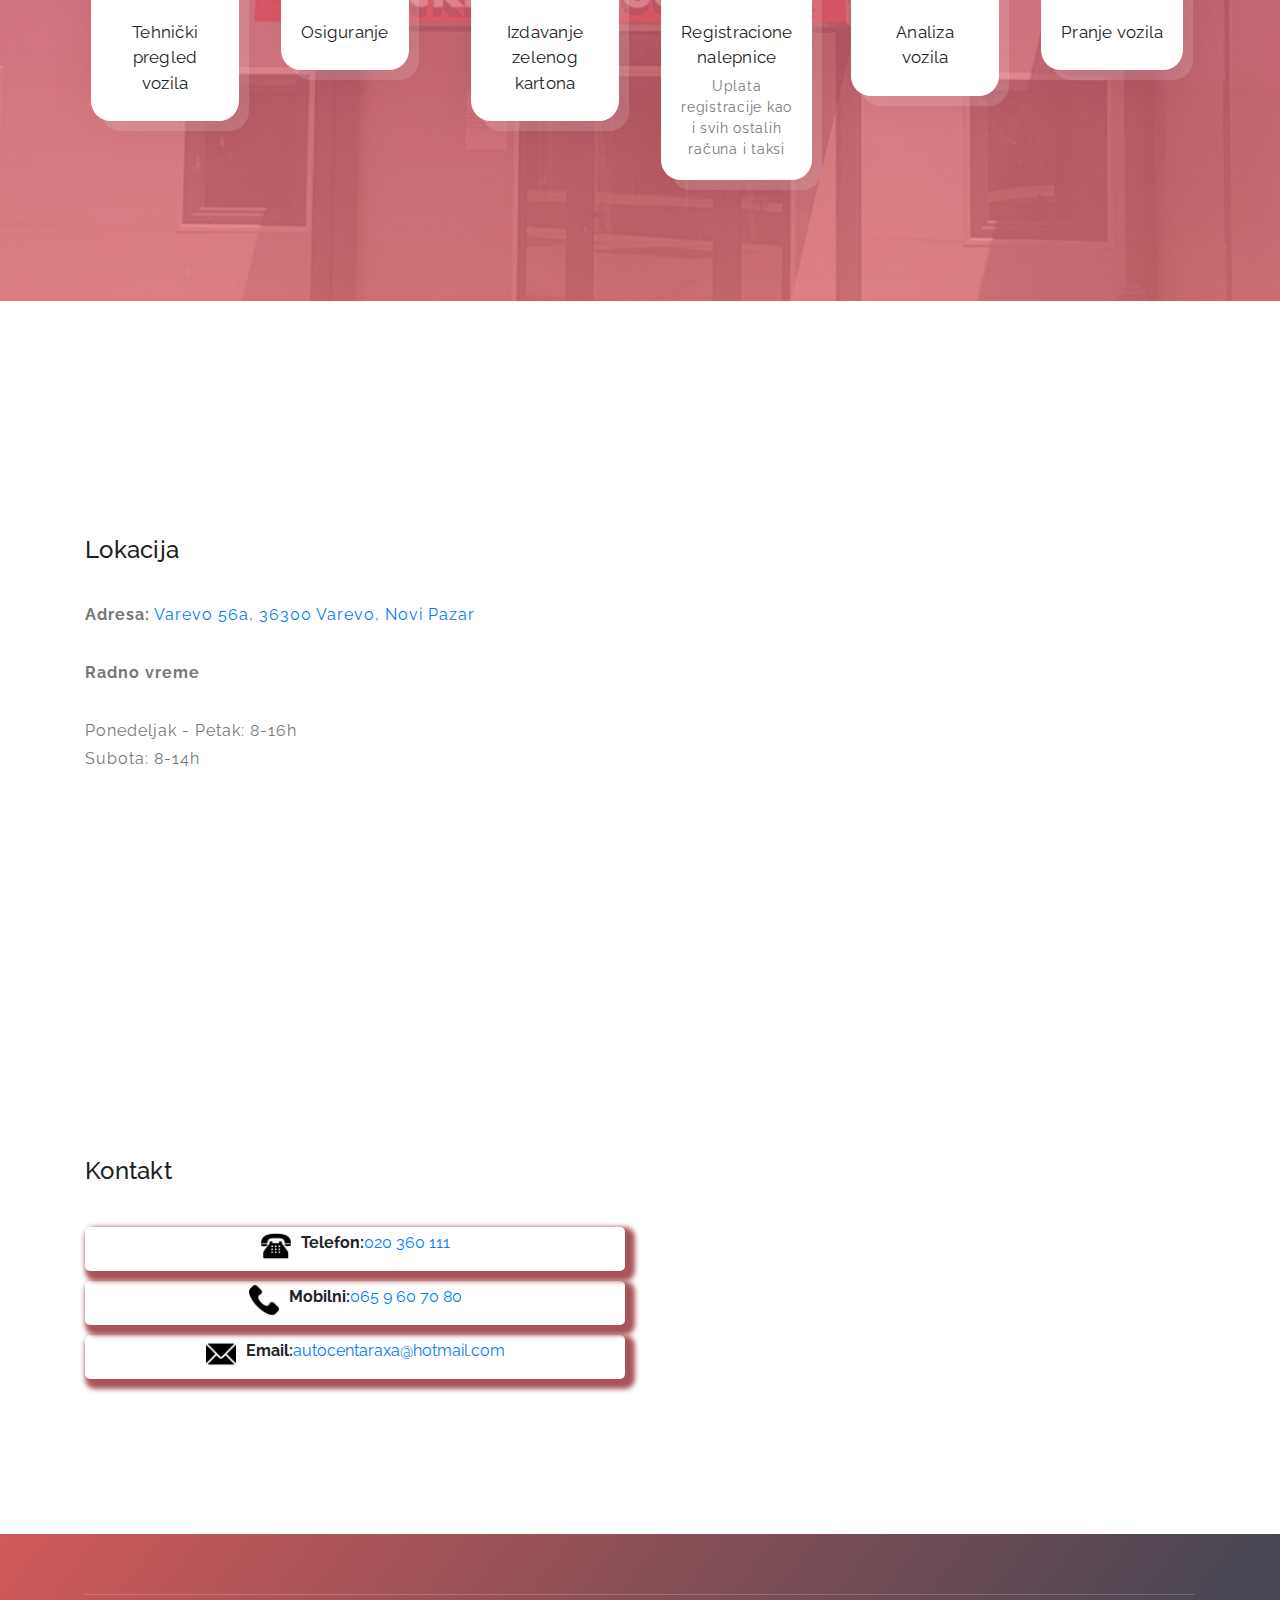
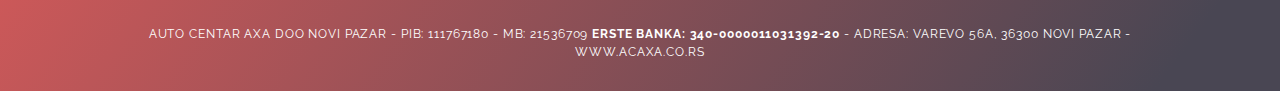
==== commit c003cd23: "pri kraju" ====
--- a/index.html
+++ b/index.html
@@ -120,7 +120,7 @@
                                 <p>Tehnički pregled AXA vam
                                     omogućuje da brzo i
                                     jednostavno proverite stanje
-                                    vašeg automobila za Redovne
+                                    vašeg automobila za Redovne,
                                     Ponovne, Šestomesečne
                                     Kontrolne i Vanredne tehničke
                                     preglede! Ovi pregledi su vrlo
--- a/assets/css/templatemo-softy-pinko.css
+++ b/assets/css/templatemo-softy-pinko.css
@@ -2184,14 +2184,14 @@
   /* background-color: red; */
   text-align: center;
   justify-content: center ;
-  border: 1px solid;
+  /* border: 0.5px solid; */
   height: 100%;
   width: 100%;
   cursor: pointer;
   margin: 5px;
   border-radius: 5px;
-  box-shadow: 10px 5px 5px #a85559;
-  padding-top: 4px;
+  box-shadow: 5px 5px 5px 5px #a85559;
+  padding-top: 4px  ;
 }
 #mobilni-slika {
   height: 30px;
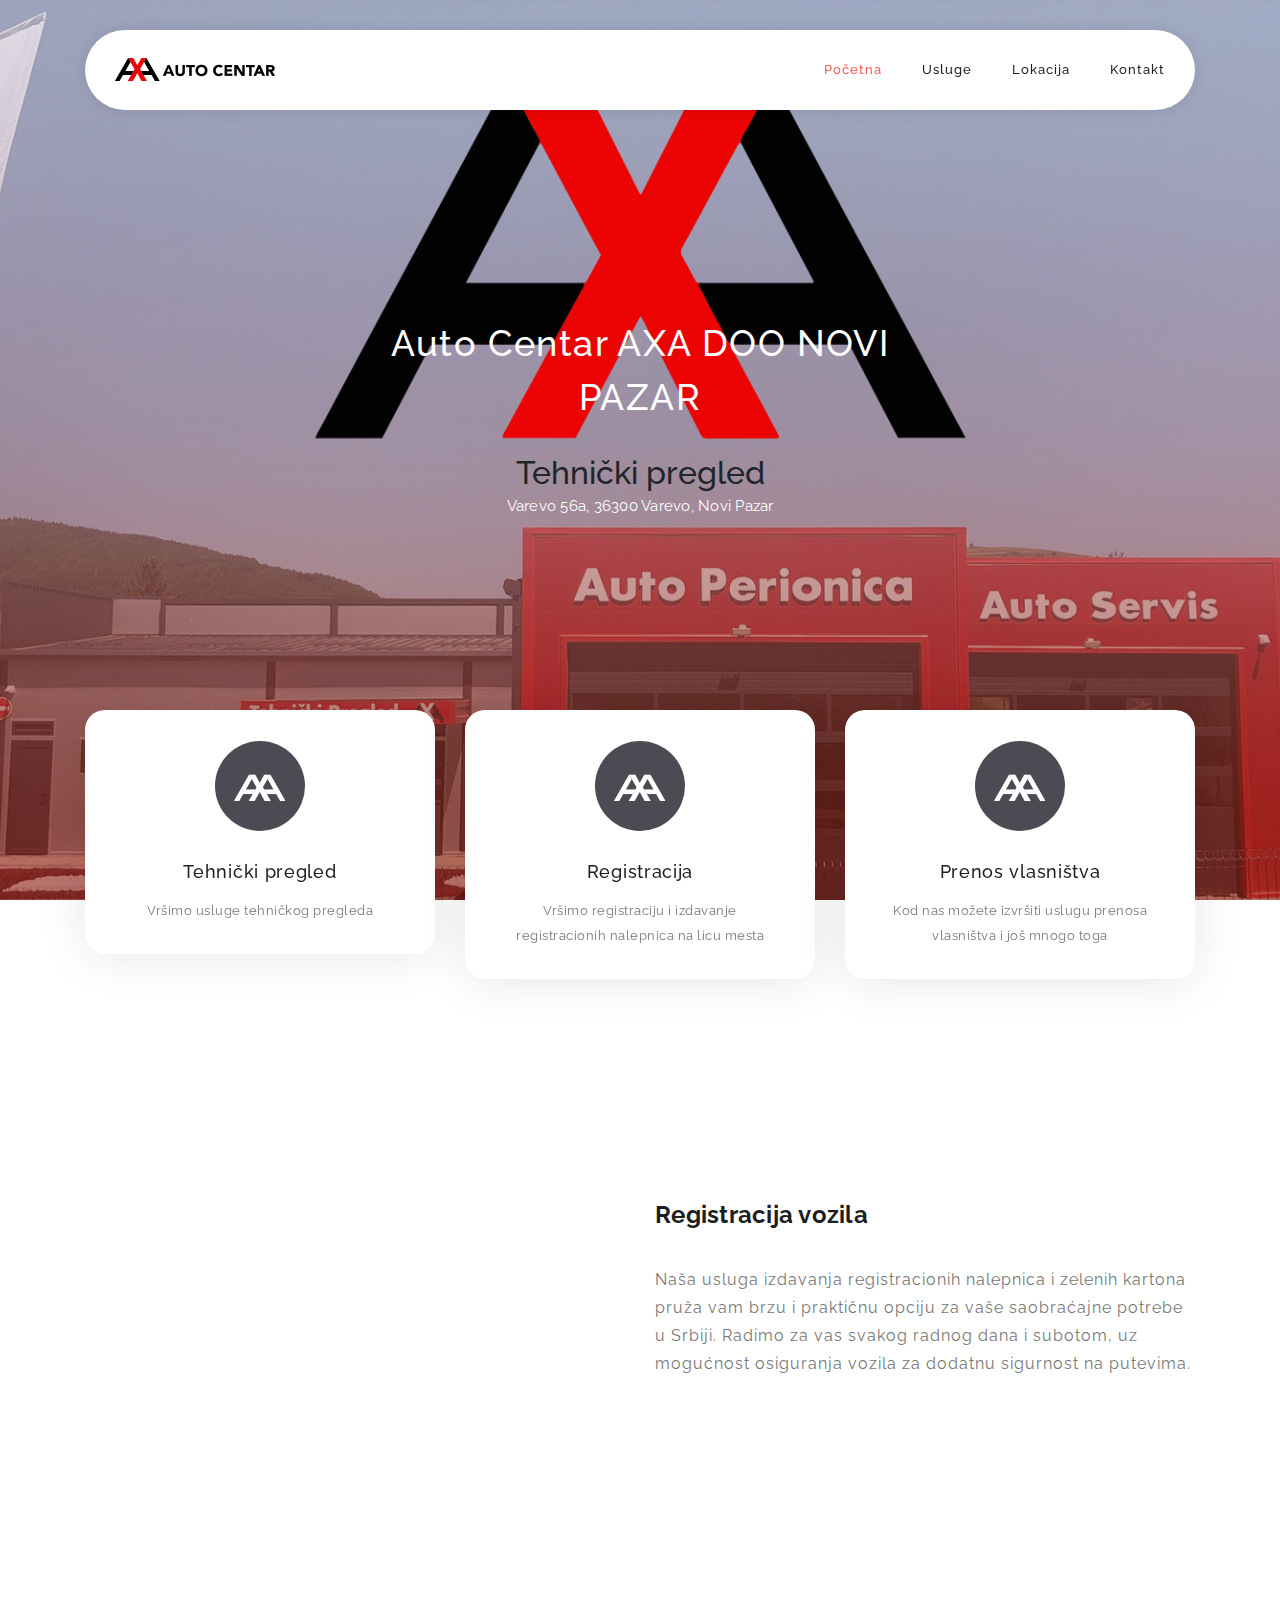
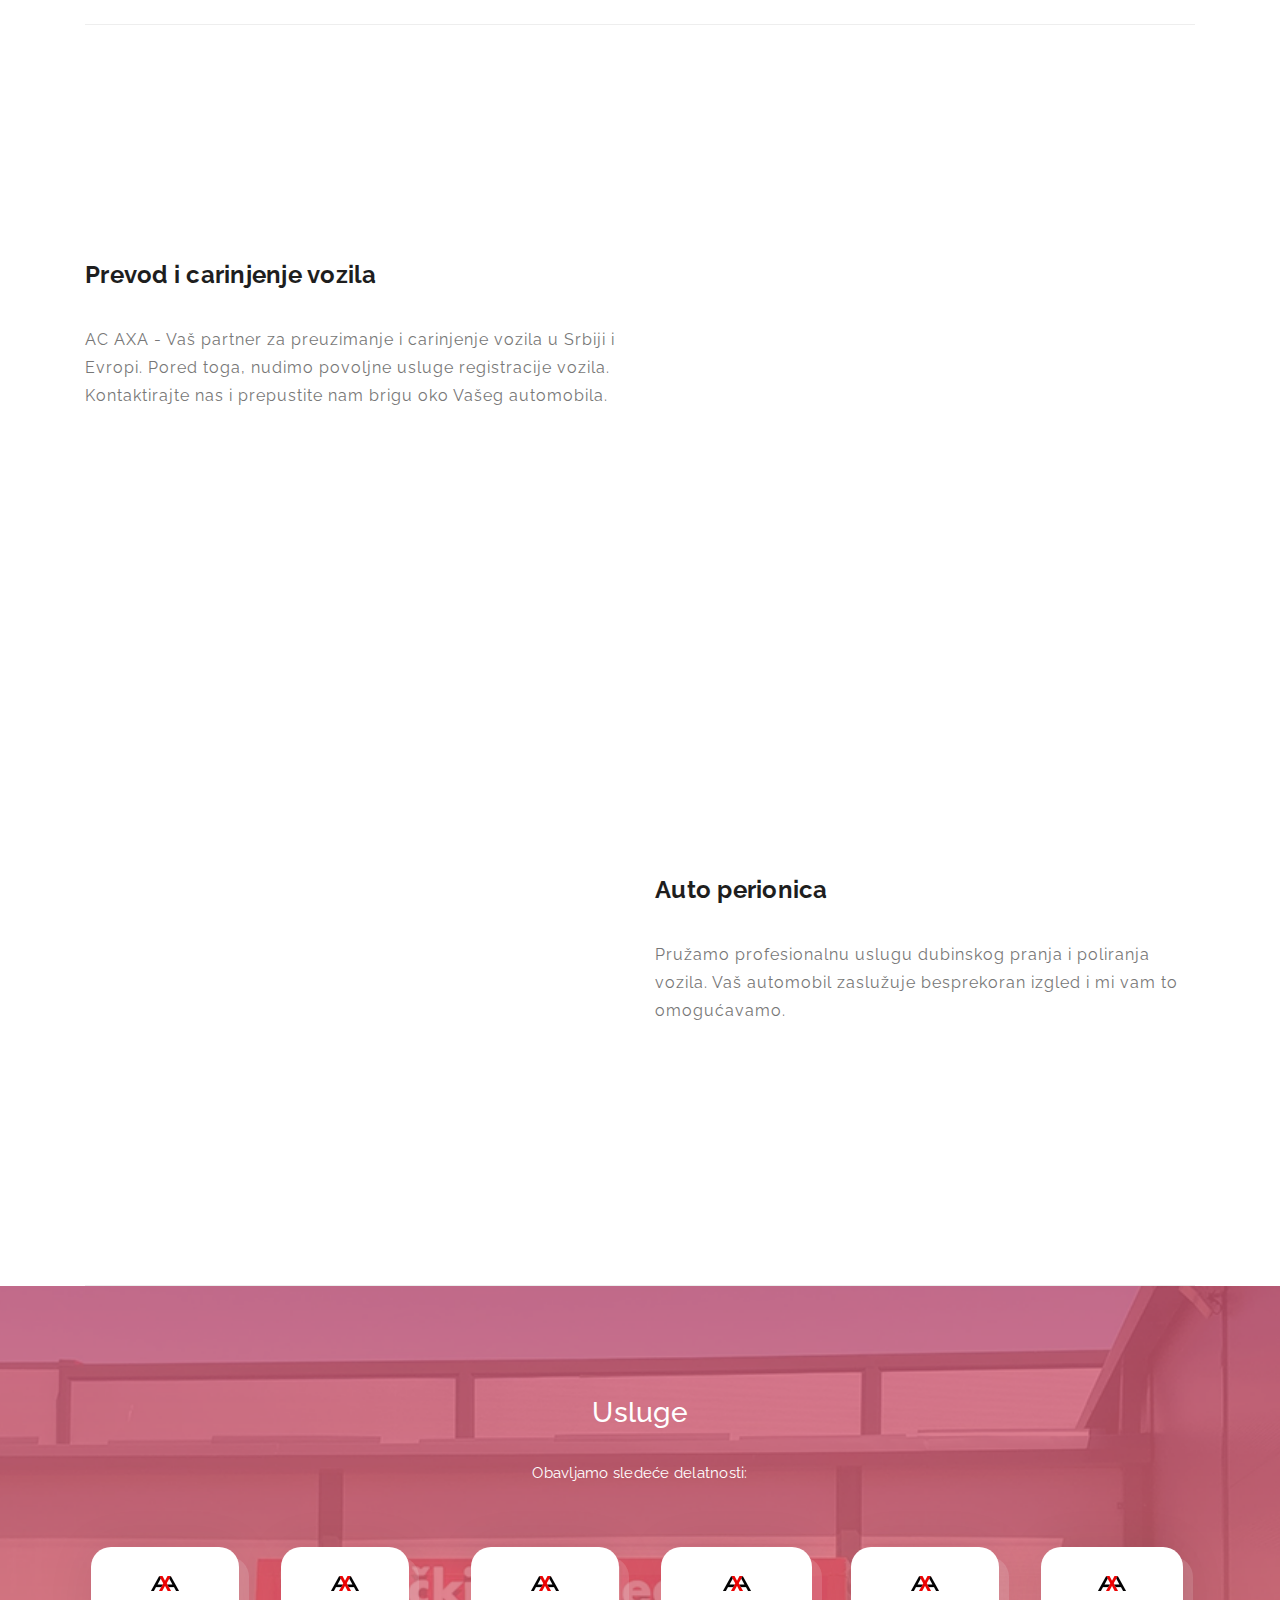
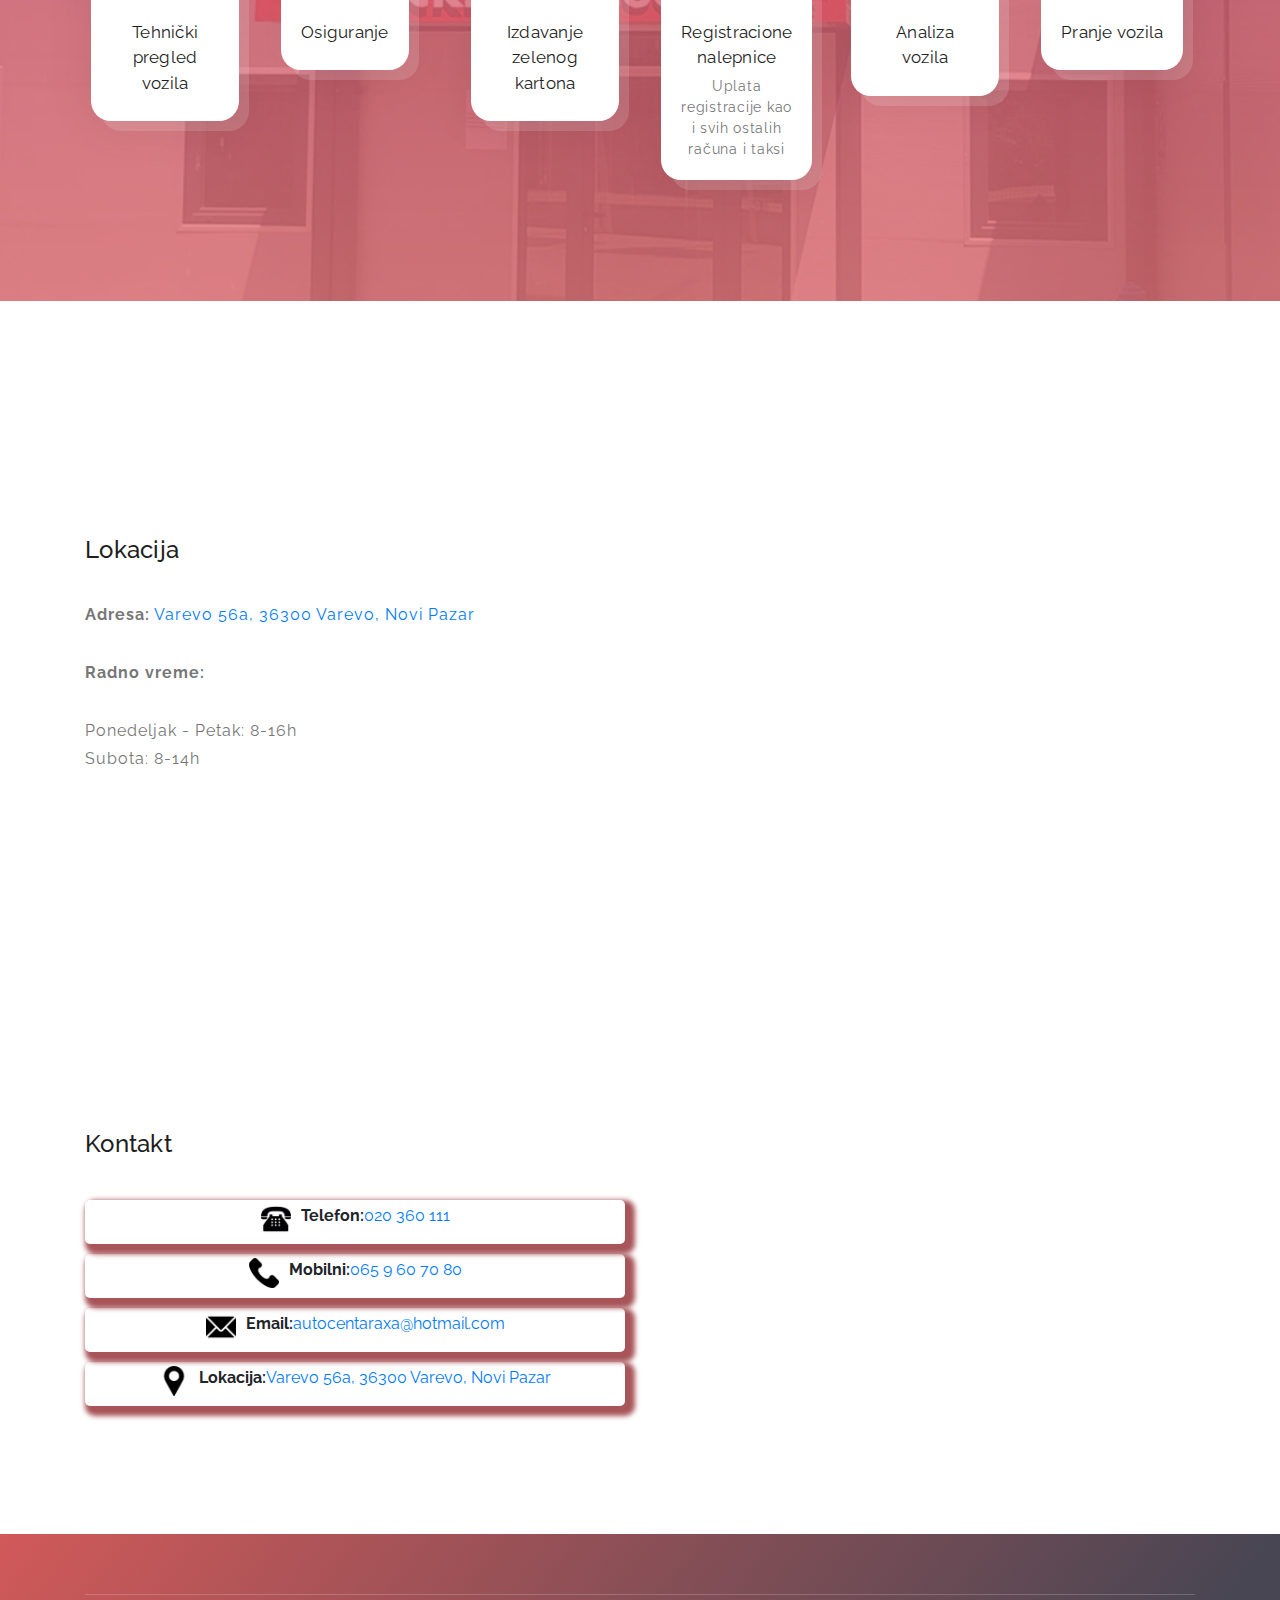
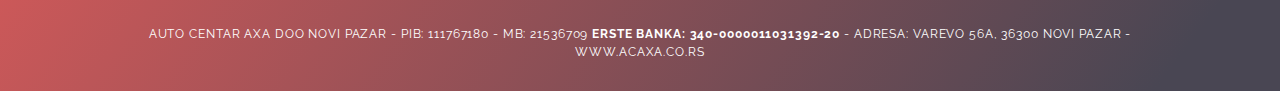
==== commit 948dab73: "kraj." ====
--- a/index.html
+++ b/index.html
@@ -9,7 +9,7 @@
     <meta name=”robots” content=”index, follow”>
     <meta name="author" content="passion8.org">
     <link href="https://fonts.googleapis.com/css?family=Raleway:100,300,400,500,700,900" rel="stylesheet">
-    <link rel="icon" href="/assets/images/logo2-removebg-preview.png    ">
+    <link rel="icon" href="assets/images/logo2-removebg-preview.png">
     <title>Auto Centar AXA DOO NOVI PAZAR</title>
 <!--
 SOFTY PINKO
@@ -83,7 +83,7 @@
                         <h2>Tehnički pregled</h2>
                         <div class="link-naslov">
 
-                            <p> <a href="https://www.google.com/maps?q=Varevo+56a+36300+Varevo+Novi+Pazar" target="_blank">Varevo 56a, 36300 Varevo, Novi Pazar</a></p>
+                            <p> <a href="https://maps.app.goo.gl/yo1vfnQcsWCYK7KU7" target="_blank">Varevo 56a, 36300 Varevo, Novi Pazar</a></p>
                         </div>
                     </div>
                 </div>
@@ -121,7 +121,7 @@
                                     omogućuje da brzo i
                                     jednostavno proverite stanje
                                     vašeg automobila za Redovne,
-                                    Ponovne, Šestomesečne
+                                    Ponovne, Šestomesečne,
                                     Kontrolne i Vanredne tehničke
                                     preglede! Ovi pregledi su vrlo
                                     važni za vašu sigurnost na
@@ -328,7 +328,7 @@
                         <h2>Tehnički pregled vozila</h2>
                         <p>Tehnički pregled AXA vam omogućuje da brzo i
                             jednostavno proverite stanje Vašeg automobila za Redovne, Ponovne, Šestomesečne,
-                            Kontrolne i Vanredne tehničke preglede! Ovi pregledi su vrlo važni za Vašu sigurnost na putu i za Vaš automobil. Uz tehnički pregled Vaš automobil ce biti u potpunosti ispravan i spreman za put. Pridružite se našim zadovoljnim klijentima i
+                            Kontrolne i Vanredne tehničke preglede! Ovi pregledi su vrlo važni za Vašu sigurnost na putu i za Vaš automobil. Uz tehnički pregled Vaš automobil će biti u potpunosti ispravan i spreman za put. Pridružite se našim zadovoljnim klijentima i
                             osetite razliku!</p>
                     </div>
                 </div>
@@ -409,7 +409,7 @@
         <p>Registrujte svoje vozilo i dobijte
             registracionu nalepnicu na licu mesta i to čak
             i Subotom! Ne gubite vreme u redovima i ne morate da brinete mi smo tu da vas stručno posavjetujemo o
-            svemu sto vas zanima u vezi registracije Vašeg automobila.
+            svemu što vas zanima u vezi registracije Vašeg automobila.
             Registracija vozila je
             jednostavna i brza kod nas.
             Posetite nas i osigurajte da Vaše vozilo bude legalno i sigurno na putu!</p>
@@ -441,7 +441,7 @@
                                     gume, suspenziju i elektroniku.
                                     Cilj je identificirati sve potencijalne probleme i nedostatke koji bi mogli utjecati na sigurnost i
                                     performanse vašeg vozila.
-                                    Nakon analize, stručni tim ce vam pružiti detaljan izvještaj o
+                                    Nakon analize, stručni tim će vam pružiti detaljan izvještaj o
                                     stanju vašeg vozila i savjet o potrebnim popravkama ili
                                     servisima.
                                     Uz pomoć auto centra AXA, možte osigurati da vaše vozilo radi na
@@ -511,9 +511,9 @@
                     <h2 class="section-title">Lokacija</h2>
                 </div>
                 <div class="left-text">
-                    <p><strong>Adresa:</strong> <a href="https://www.google.com/maps?q=Varevo+56a+36300+Varevo+Novi+Pazar" target="_blank">Varevo 56a, 36300 Varevo, Novi Pazar</a></p>
+                    <p><strong>Adresa:</strong> <a href="https://maps.app.goo.gl/yo1vfnQcsWCYK7KU7" target="_blank">Varevo 56a, 36300 Varevo, Novi Pazar</a></p>
    
-                    <p><strong>Radno vreme</strong></p>
+                    <p><strong>Radno vreme:</strong></p>
                     <ul>
                         <li>Ponedeljak - Petak: 8-16h</li>
                         <li>Subota: 8-14h</li>
@@ -552,7 +552,11 @@
                 </p><strong>Email:</strong> <a href="mailto:autocentaraxa@hotmail.com">autocentaraxa@hotmail.com</a></p>
             </div>
              
-                    </div>
+            <div class="telefon">
+                <img id="mobilni-slika" src="assets/images/pin.png"> 
+            </p><strong>Lokacija:</strong> <a href="https://maps.app.goo.gl/yo1vfnQcsWCYK7KU7" target="_blank">Varevo 56a, 36300 Varevo, Novi Pazar</a></p>
+        </div>
+                </div>
                 </div>
                 <div class="col-lg-1"></div>
                 
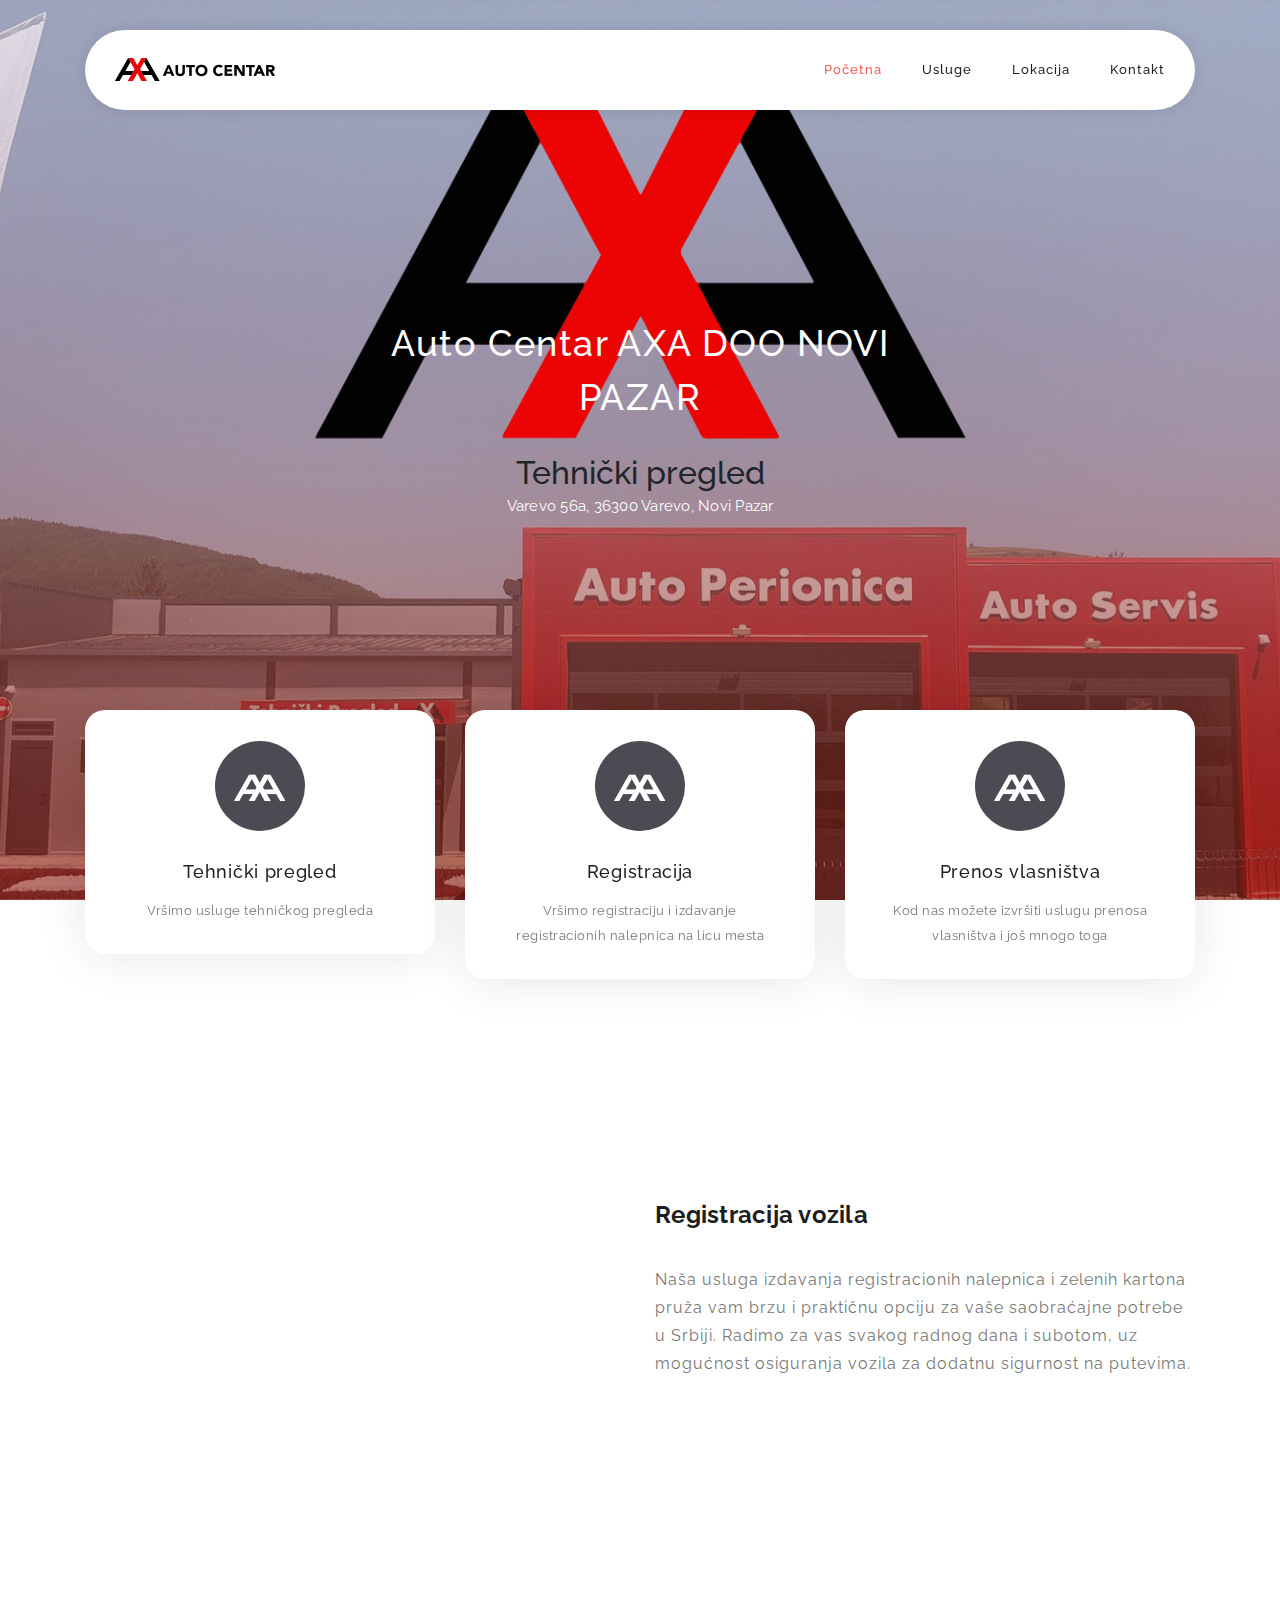
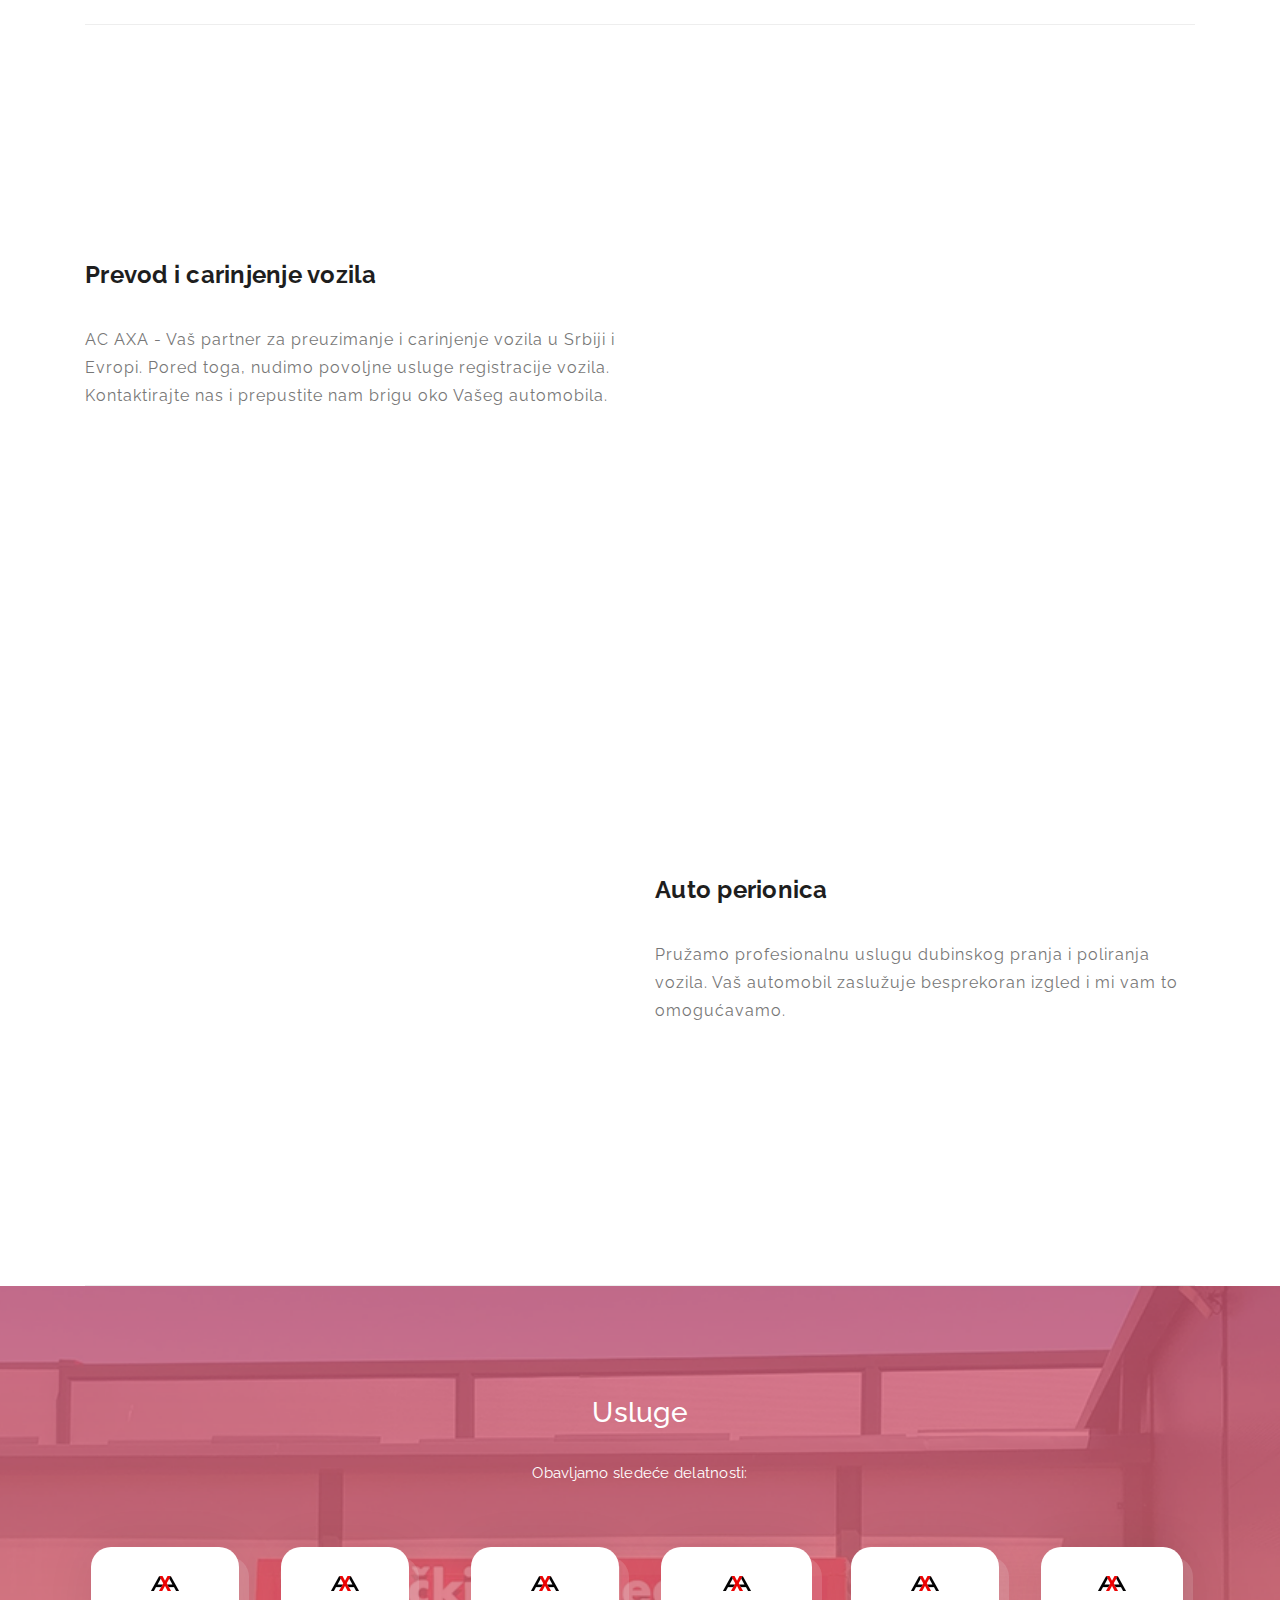
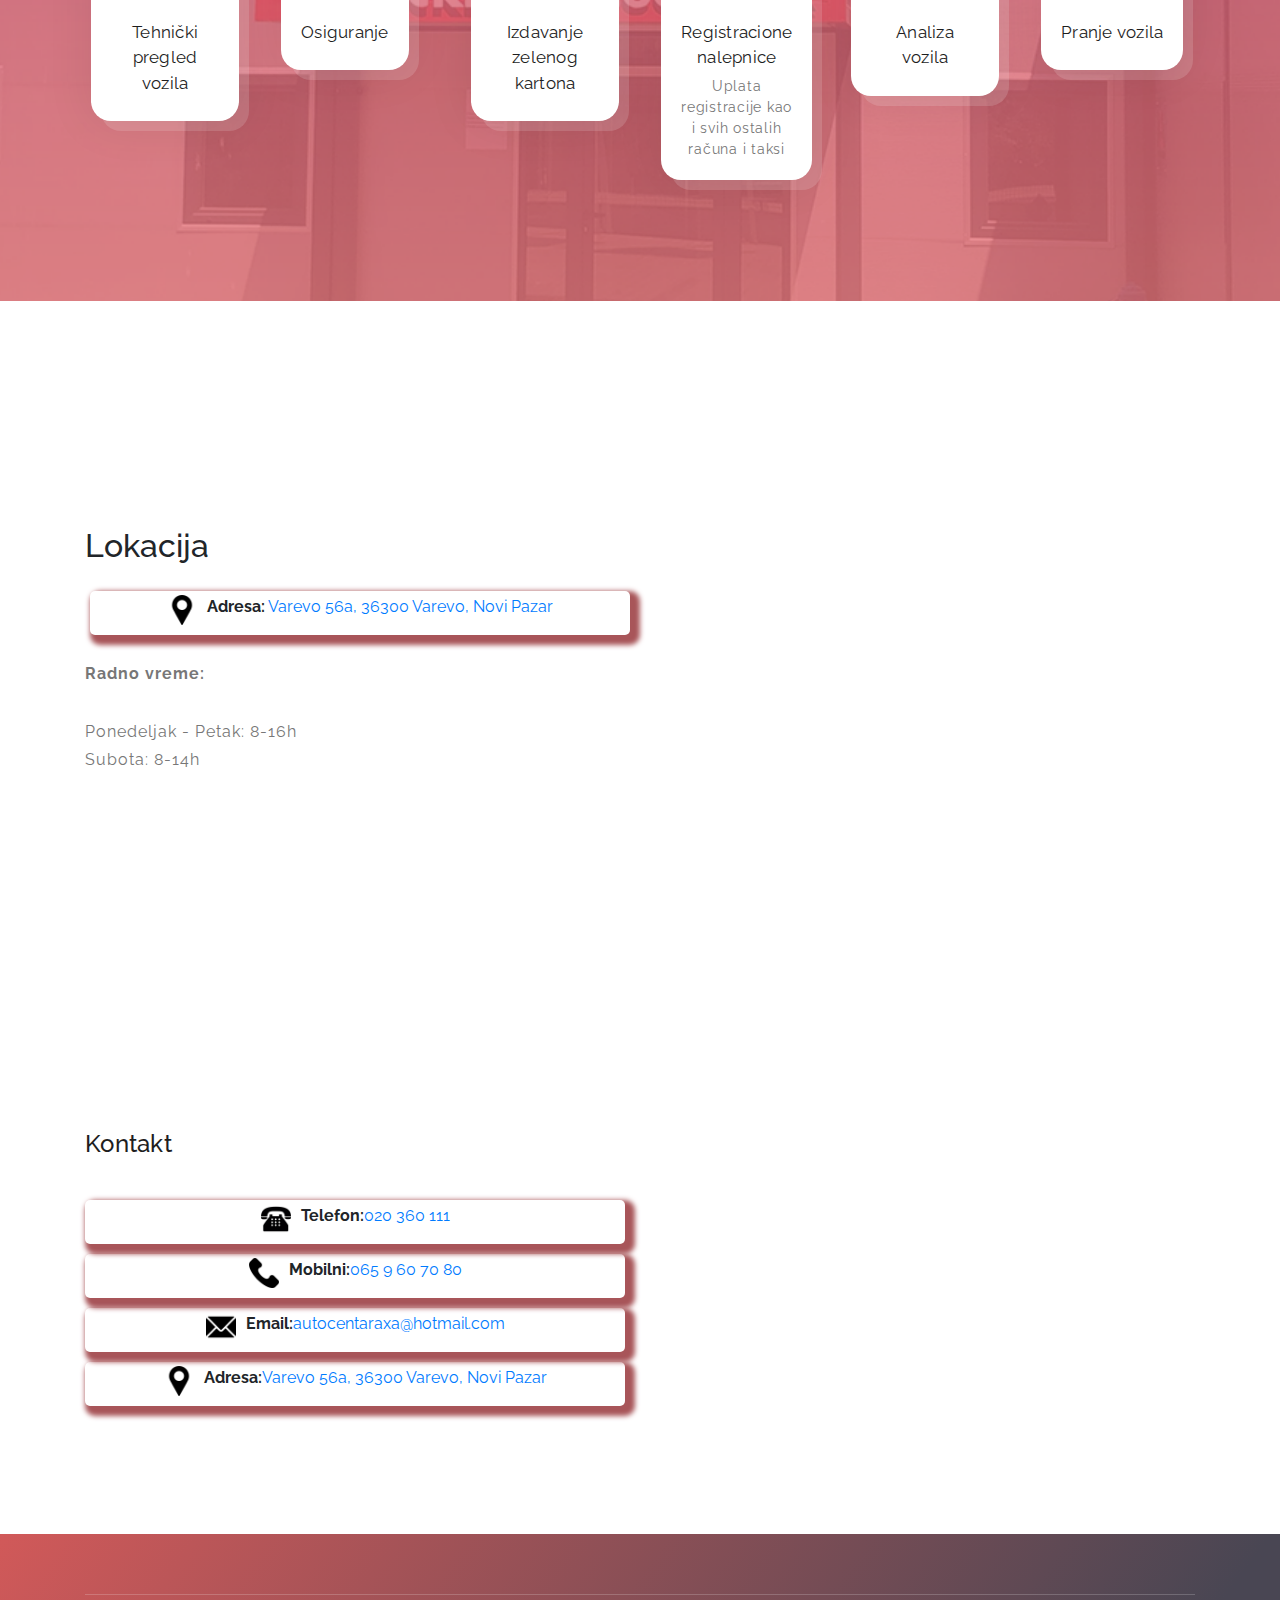
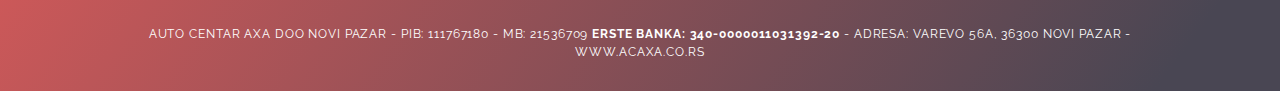
==== commit dfbde7c9: "Kraj.2" ====
--- a/index.html
+++ b/index.html
@@ -508,10 +508,14 @@
         <div class="row">
             <div class="col-lg-6 col-md-12 col-sm-12 align-self-center mobile-bottom-fix">
                 <div class="left-heading">
-                    <h2 class="section-title">Lokacija</h2>
+                    <h2>Lokacija</h2>
+                    <div class="telefon">
+                        <img id="mobilni-slika" src="assets/images/pin.png"> 
+                    <h2 class="section-title"></h2>
+                    <p><strong>Adresa:</strong> <a href="https://maps.app.goo.gl/yo1vfnQcsWCYK7KU7" target="_blank">Varevo 56a, 36300 Varevo, Novi Pazar</a></p>
+                </div>
                 </div>
                 <div class="left-text">
-                    <p><strong>Adresa:</strong> <a href="https://maps.app.goo.gl/yo1vfnQcsWCYK7KU7" target="_blank">Varevo 56a, 36300 Varevo, Novi Pazar</a></p>
    
                     <p><strong>Radno vreme:</strong></p>
                     <ul>
@@ -554,7 +558,7 @@
              
             <div class="telefon">
                 <img id="mobilni-slika" src="assets/images/pin.png"> 
-            </p><strong>Lokacija:</strong> <a href="https://maps.app.goo.gl/yo1vfnQcsWCYK7KU7" target="_blank">Varevo 56a, 36300 Varevo, Novi Pazar</a></p>
+            </p><strong>Adresa:</strong> <a href="https://maps.app.goo.gl/yo1vfnQcsWCYK7KU7" target="_blank">Varevo 56a, 36300 Varevo, Novi Pazar</a></p>
         </div>
                 </div>
                 </div>
--- a/assets/css/templatemo-softy-pinko.css
+++ b/assets/css/templatemo-softy-pinko.css
@@ -2201,3 +2201,12 @@
 .telefon :hover {
   color: #a85559;
 }
+
+
+.left-heading h2 {
+  margin-bottom: 25px;
+}
+
+.left-text {
+  margin-top: 25px;
+}